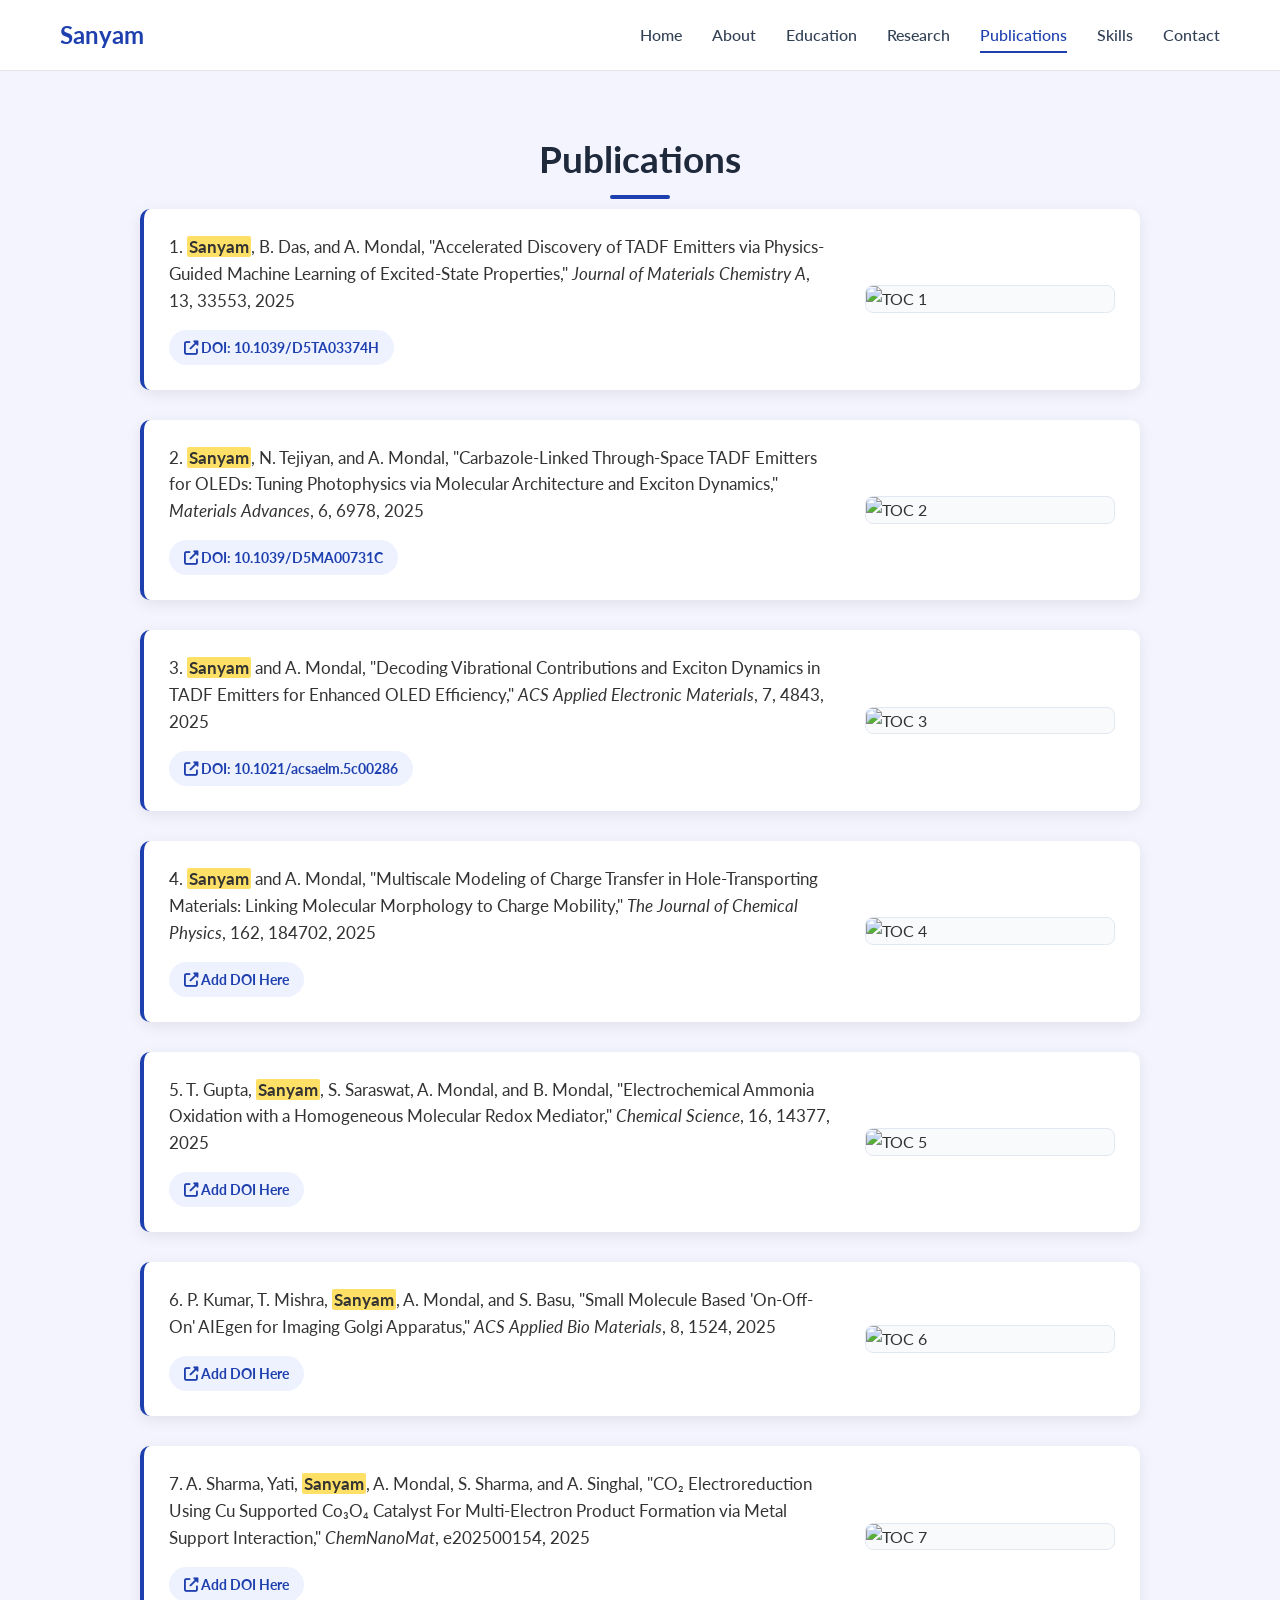
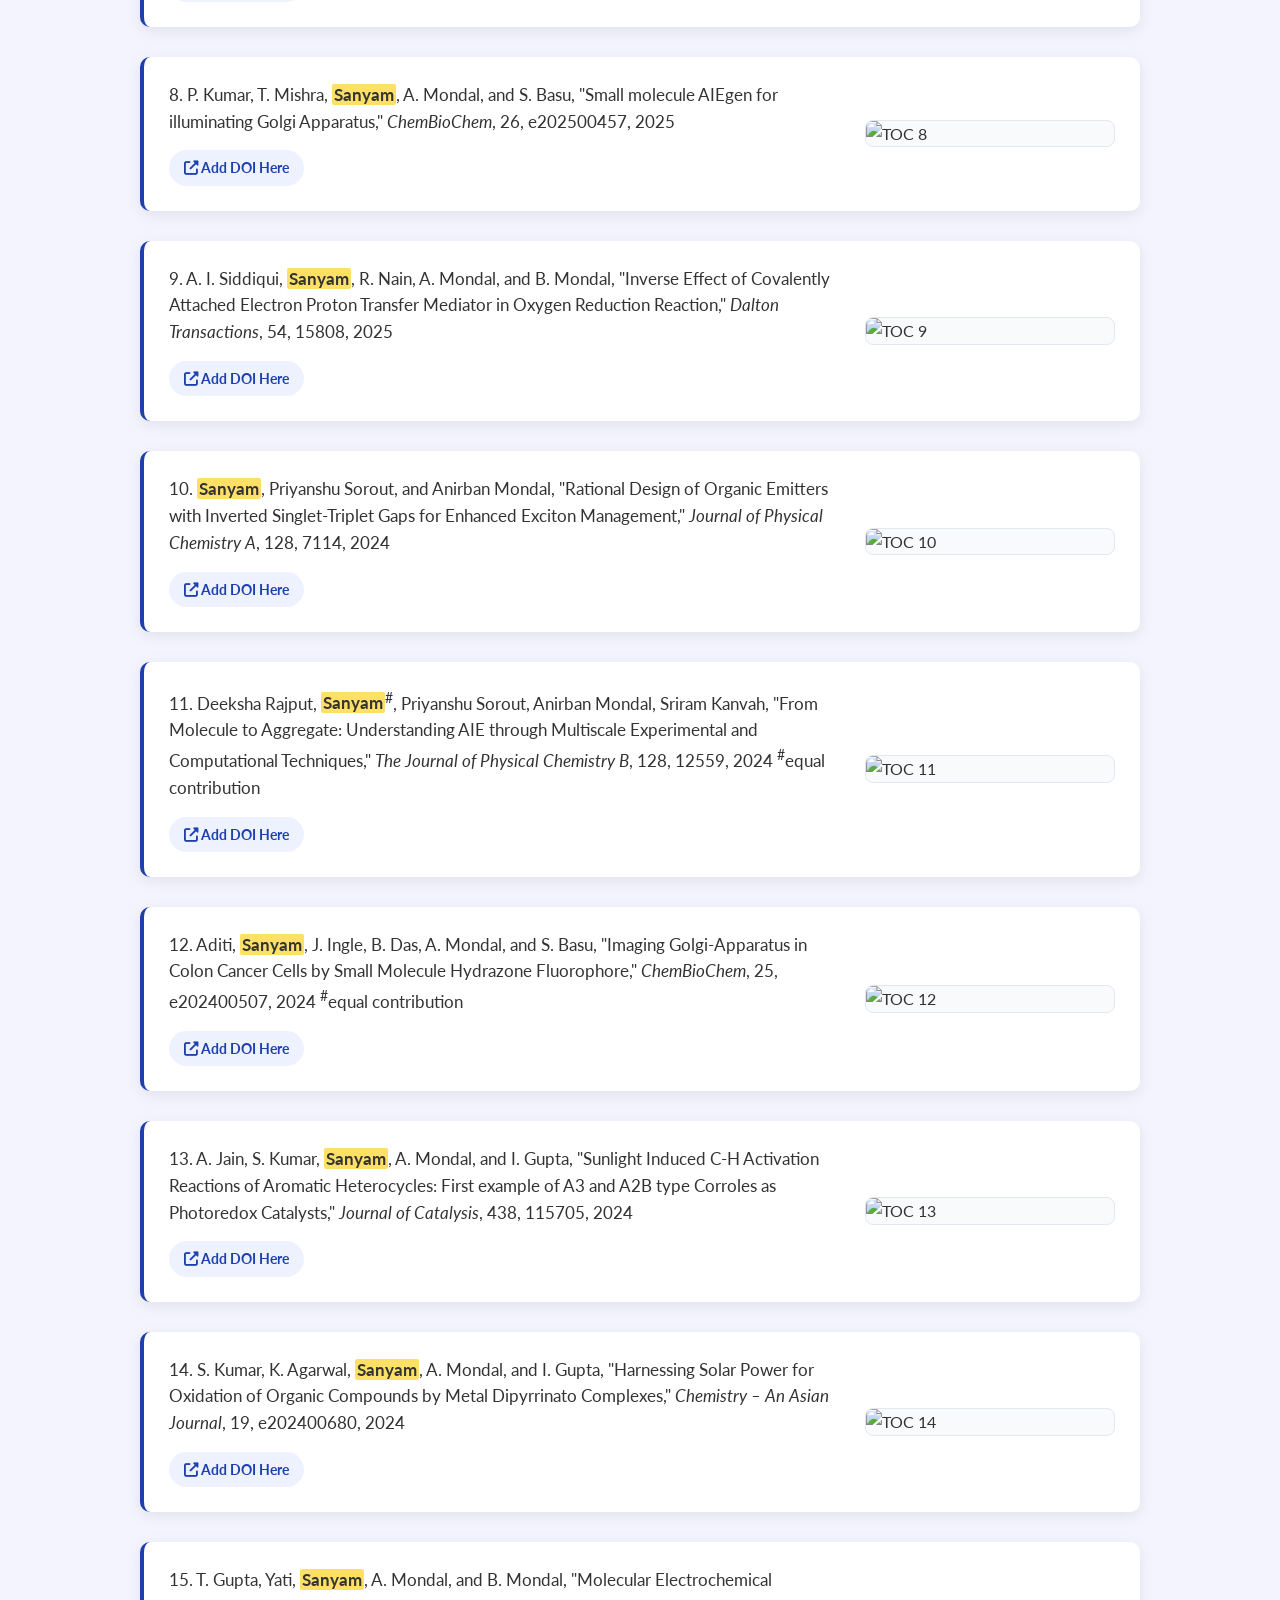
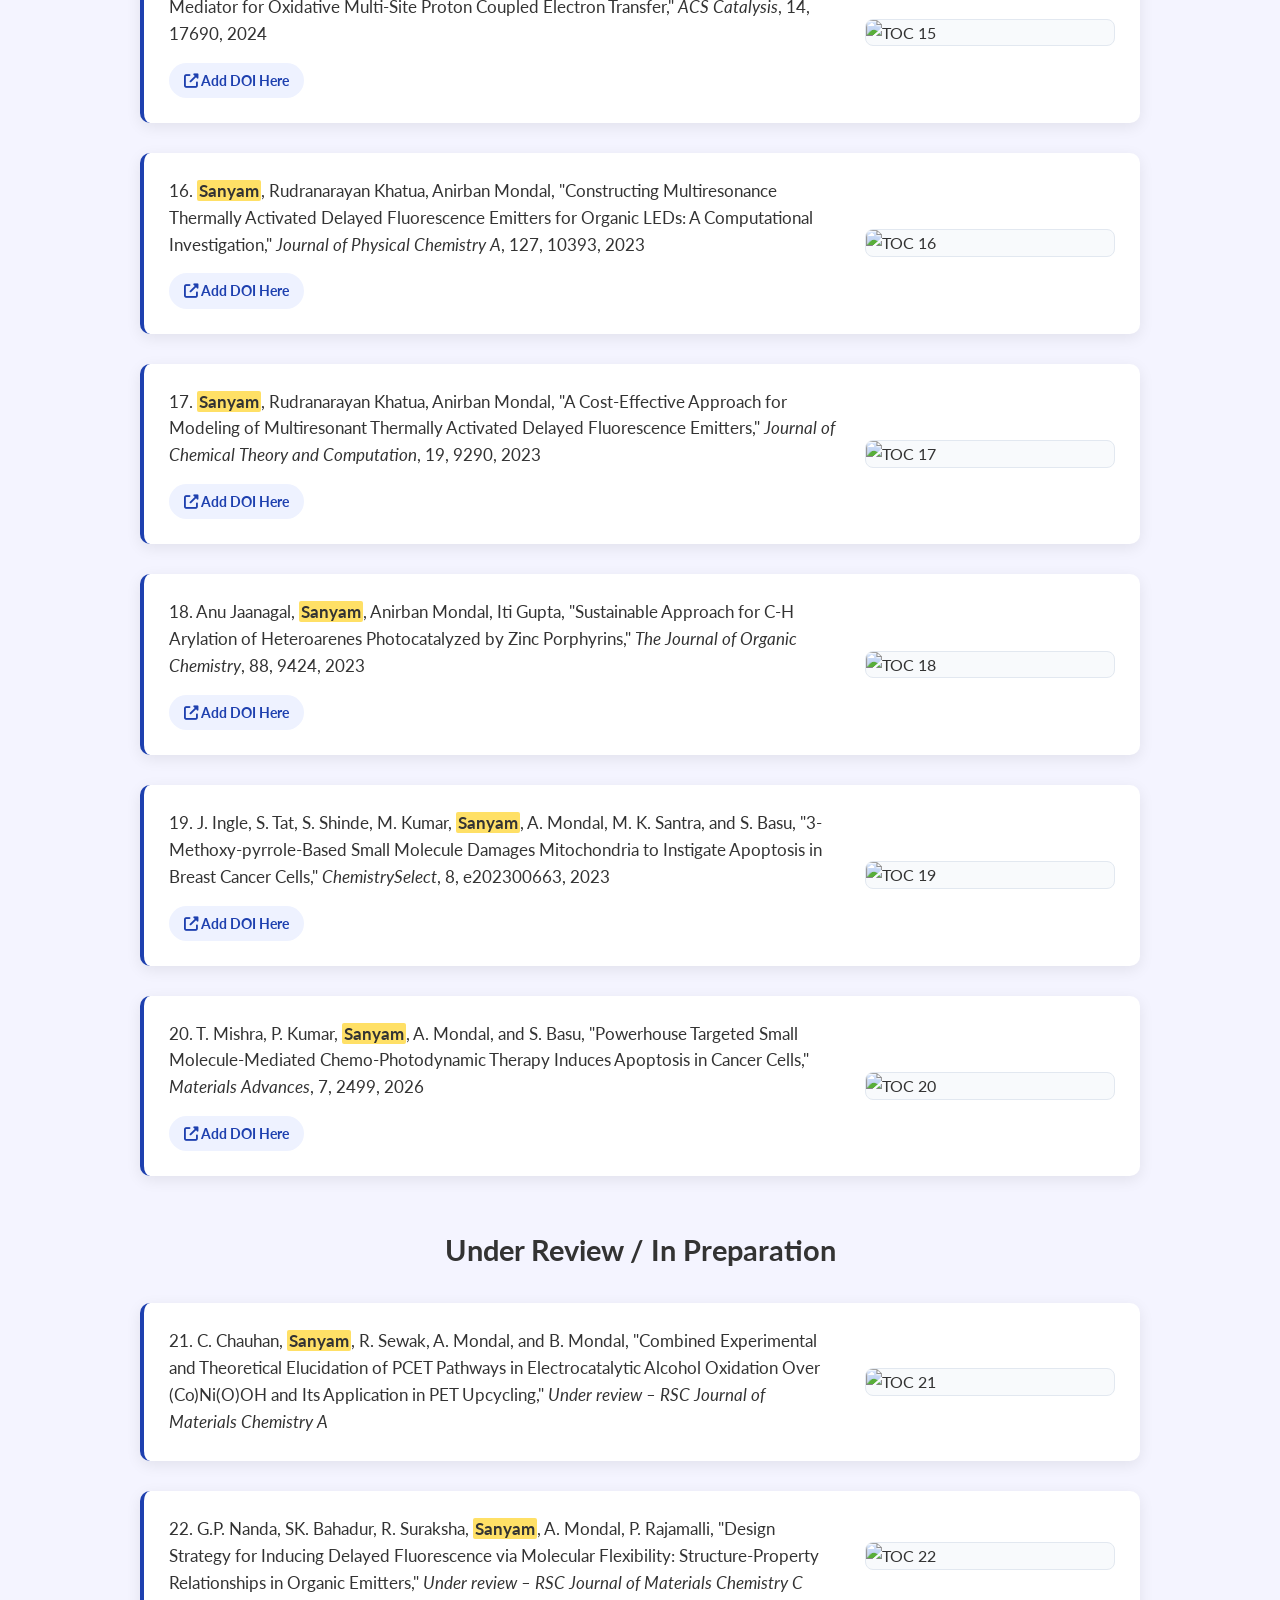
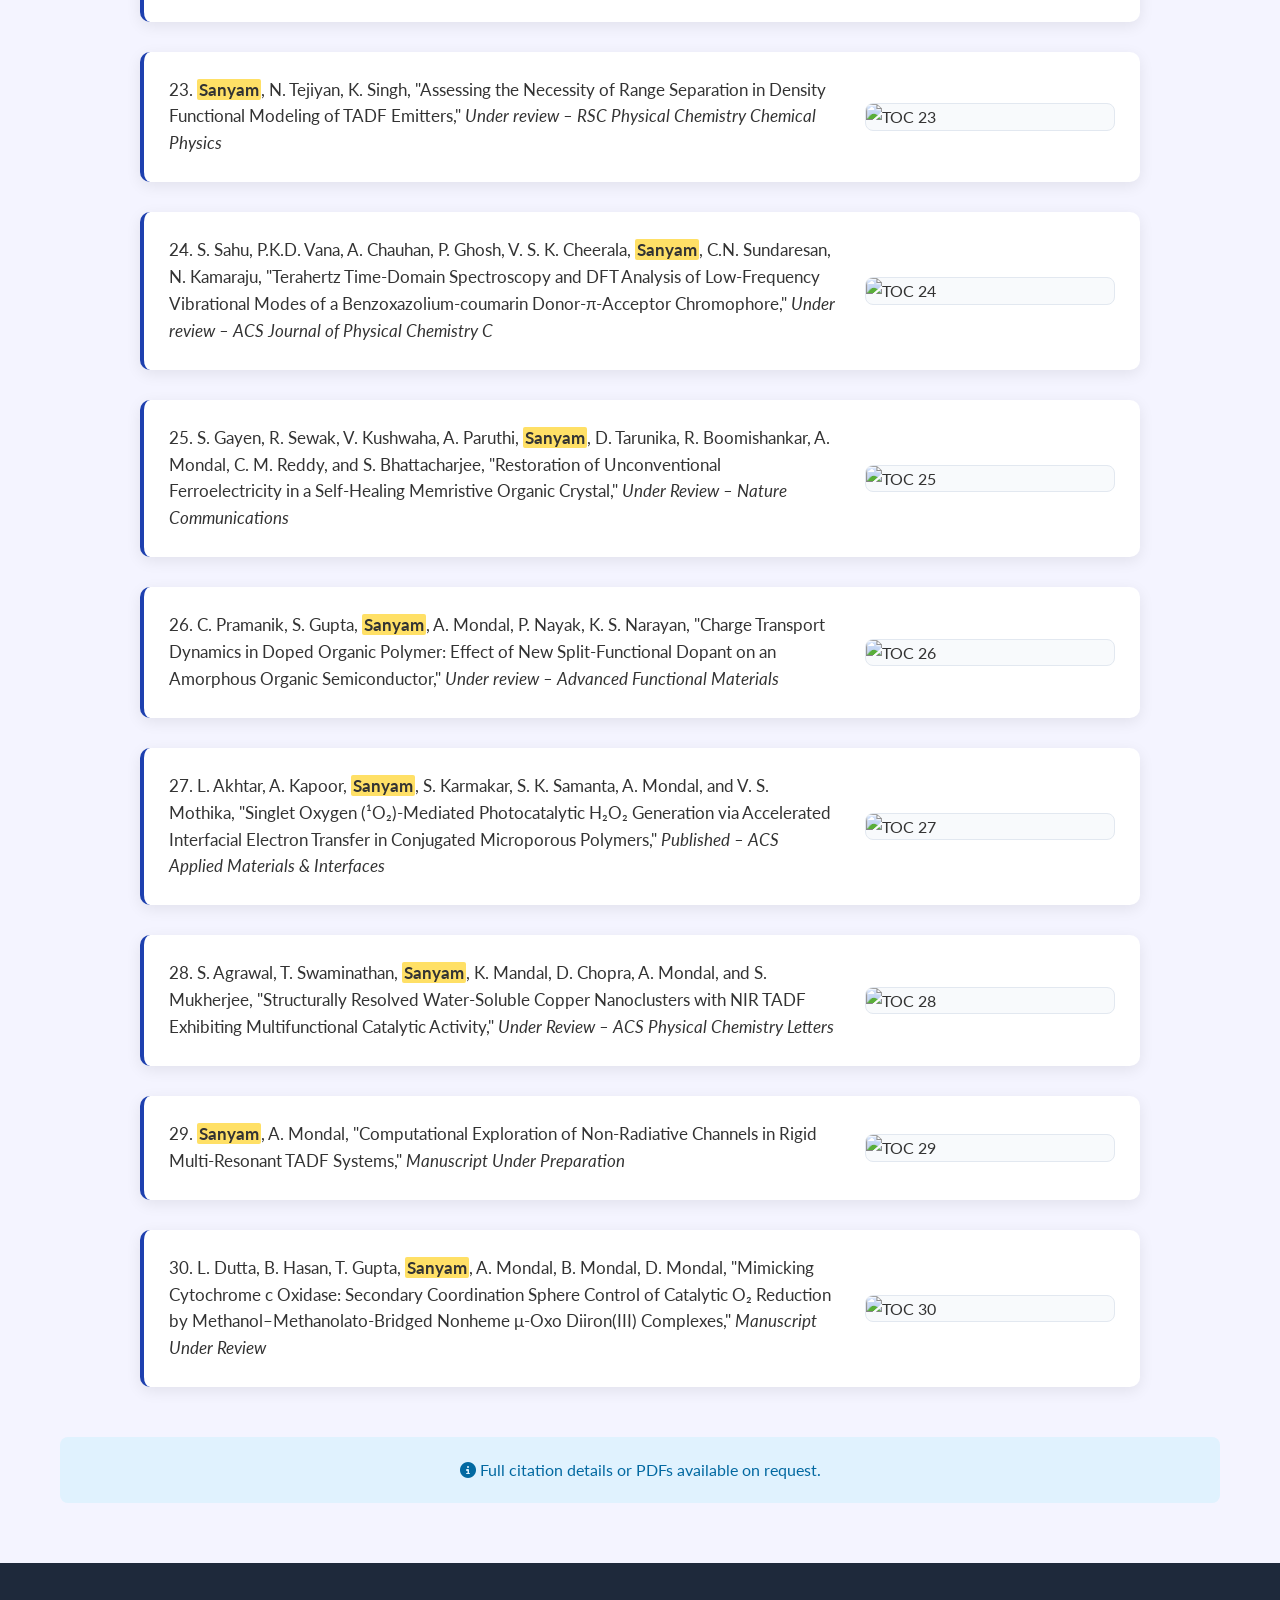
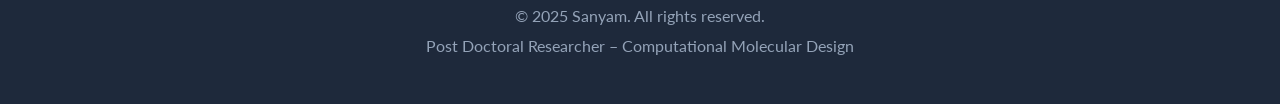
==== publications.html @ ff18e2a6 "Create publications.html" ====
<!DOCTYPE html>
<html lang="en">
<head>
    <meta charset="UTF-8">
    <meta name="viewport" content="width=device-width, initial-scale=1.0">
    <title>Publications - Sanyam</title>
    <link rel="stylesheet" href="styles.css">
    <link href="https://fonts.googleapis.com/css2?family=Lato:wght@300;400;700;900&display=swap" rel="stylesheet">
    <link rel="stylesheet" href="https://cdnjs.cloudflare.com/ajax/libs/font-awesome/6.4.0/css/all.min.css">
</head>
<body>
    <nav class="navbar">
        <div class="nav-container">
            <div class="nav-logo"><h2>Sanyam</h2></div>
            <div class="nav-menu" id="nav-menu">
                <a href="index.html" class="nav-link">Home</a>
                <a href="about.html" class="nav-link">About</a>
                <a href="education.html" class="nav-link">Education</a>
                <a href="research.html" class="nav-link">Research</a>
                <a href="publications.html" class="nav-link active">Publications</a>
                <a href="skills.html" class="nav-link">Skills</a>
                <a href="contact.html" class="nav-link">Contact</a>
            </div>
            <div class="nav-toggle" id="nav-toggle">
                <span class="bar"></span><span class="bar"></span><span class="bar"></span>
            </div>
        </div>
    </nav>

    <section class="publications pub-bg" style="margin-top: 70px; padding: 60px 0; min-height: 80vh;">
        <div class="container">
            <h2 class="section-title">Publications</h2>
            
            <div class="publications-list-advanced">
                
                <!-- 1 -->
                <div class="pub-card">
                    <div class="pub-text">
                        <p>1. <span class="author-highlight">Sanyam</span>, B. Das, and A. Mondal, "Accelerated Discovery of TADF Emitters via Physics-Guided Machine Learning of Excited-State Properties," <em>Journal of Materials Chemistry A</em>, 13, 33553, 2025</p>
                        <a href="https://doi.org/10.1039/D5TA03374H" target="_blank" class="doi-link"><i class="fas fa-external-link-alt"></i> DOI: 10.1039/D5TA03374H</a>
                    </div>
                    <div class="pub-toc"><img src="researc_paper_toc/1.png" alt="TOC 1"></div>
                </div>

                <!-- 2 -->
                <div class="pub-card">
                    <div class="pub-text">
                        <p>2. <span class="author-highlight">Sanyam</span>, N. Tejiyan, and A. Mondal, "Carbazole-Linked Through-Space TADF Emitters for OLEDs: Tuning Photophysics via Molecular Architecture and Exciton Dynamics," <em>Materials Advances</em>, 6, 6978, 2025</p>
                        <a href="https://doi.org/10.1039/D5MA00731C" target="_blank" class="doi-link"><i class="fas fa-external-link-alt"></i> DOI: 10.1039/D5MA00731C</a>
                    </div>
                    <div class="pub-toc"><img src="researc_paper_toc/2.png" alt="TOC 2"></div>
                </div>

                <!-- 3 -->
                <div class="pub-card">
                    <div class="pub-text">
                        <p>3. <span class="author-highlight">Sanyam</span> and A. Mondal, "Decoding Vibrational Contributions and Exciton Dynamics in TADF Emitters for Enhanced OLED Efficiency," <em>ACS Applied Electronic Materials</em>, 7, 4843, 2025</p>
                        <a href="https://doi.org/10.1021/acsaelm.5c00286" target="_blank" class="doi-link"><i class="fas fa-external-link-alt"></i> DOI: 10.1021/acsaelm.5c00286</a>
                    </div>
                    <div class="pub-toc"><img src="researc_paper_toc/3.png" alt="TOC 3"></div>
                </div>

                <!-- 4 -->
                <div class="pub-card">
                    <div class="pub-text">
                        <p>4. <span class="author-highlight">Sanyam</span> and A. Mondal, "Multiscale Modeling of Charge Transfer in Hole-Transporting Materials: Linking Molecular Morphology to Charge Mobility," <em>The Journal of Chemical Physics</em>, 162, 184702, 2025</p>
                        <a href="#" target="_blank" class="doi-link"><i class="fas fa-external-link-alt"></i> Add DOI Here</a>
                    </div>
                    <div class="pub-toc"><img src="researc_paper_toc/4.png" alt="TOC 4"></div>
                </div>

                <!-- 5 -->
                <div class="pub-card">
                    <div class="pub-text">
                        <p>5. T. Gupta, <span class="author-highlight">Sanyam</span>, S. Saraswat, A. Mondal, and B. Mondal, "Electrochemical Ammonia Oxidation with a Homogeneous Molecular Redox Mediator," <em>Chemical Science</em>, 16, 14377, 2025</p>
                        <a href="#" target="_blank" class="doi-link"><i class="fas fa-external-link-alt"></i> Add DOI Here</a>
                    </div>
                    <div class="pub-toc"><img src="researc_paper_toc/5.png" alt="TOC 5"></div>
                </div>

                <!-- 6 -->
                <div class="pub-card">
                    <div class="pub-text">
                        <p>6. P. Kumar, T. Mishra, <span class="author-highlight">Sanyam</span>, A. Mondal, and S. Basu, "Small Molecule Based 'On-Off-On' AIEgen for Imaging Golgi Apparatus," <em>ACS Applied Bio Materials</em>, 8, 1524, 2025</p>
                        <a href="#" target="_blank" class="doi-link"><i class="fas fa-external-link-alt"></i> Add DOI Here</a>
                    </div>
                    <div class="pub-toc"><img src="researc_paper_toc/6.png" alt="TOC 6"></div>
                </div>

                <!-- 7 -->
                <div class="pub-card">
                    <div class="pub-text">
                        <p>7. A. Sharma, Yati, <span class="author-highlight">Sanyam</span>, A. Mondal, S. Sharma, and A. Singhal, "CO₂ Electroreduction Using Cu Supported Co₃O₄ Catalyst For Multi-Electron Product Formation via Metal Support Interaction," <em>ChemNanoMat</em>, e202500154, 2025</p>
                        <a href="#" target="_blank" class="doi-link"><i class="fas fa-external-link-alt"></i> Add DOI Here</a>
                    </div>
                    <div class="pub-toc"><img src="researc_paper_toc/7.png" alt="TOC 7"></div>
                </div>

                <!-- 8 -->
                <div class="pub-card">
                    <div class="pub-text">
                        <p>8. P. Kumar, T. Mishra, <span class="author-highlight">Sanyam</span>, A. Mondal, and S. Basu, "Small molecule AIEgen for illuminating Golgi Apparatus," <em>ChemBioChem</em>, 26, e202500457, 2025</p>
                        <a href="#" target="_blank" class="doi-link"><i class="fas fa-external-link-alt"></i> Add DOI Here</a>
                    </div>
                    <div class="pub-toc"><img src="researc_paper_toc/8.png" alt="TOC 8"></div>
                </div>

                <!-- 9 -->
                <div class="pub-card">
                    <div class="pub-text">
                        <p>9. A. I. Siddiqui, <span class="author-highlight">Sanyam</span>, R. Nain, A. Mondal, and B. Mondal, "Inverse Effect of Covalently Attached Electron Proton Transfer Mediator in Oxygen Reduction Reaction," <em>Dalton Transactions</em>, 54, 15808, 2025</p>
                        <a href="#" target="_blank" class="doi-link"><i class="fas fa-external-link-alt"></i> Add DOI Here</a>
                    </div>
                    <div class="pub-toc"><img src="researc_paper_toc/9.png" alt="TOC 9"></div>
                </div>

                <!-- 10 -->
                <div class="pub-card">
                    <div class="pub-text">
                        <p>10. <span class="author-highlight">Sanyam</span>, Priyanshu Sorout, and Anirban Mondal, "Rational Design of Organic Emitters with Inverted Singlet-Triplet Gaps for Enhanced Exciton Management," <em>Journal of Physical Chemistry A</em>, 128, 7114, 2024</p>
                        <a href="#" target="_blank" class="doi-link"><i class="fas fa-external-link-alt"></i> Add DOI Here</a>
                    </div>
                    <div class="pub-toc"><img src="researc_paper_toc/10.png" alt="TOC 10"></div>
                </div>

                <!-- 11 -->
                <div class="pub-card">
                    <div class="pub-text">
                        <p>11. Deeksha Rajput, <span class="author-highlight">Sanyam</span><sup>#</sup>, Priyanshu Sorout, Anirban Mondal, Sriram Kanvah, "From Molecule to Aggregate: Understanding AIE through Multiscale Experimental and Computational Techniques," <em>The Journal of Physical Chemistry B</em>, 128, 12559, 2024 <sup>#</sup>equal contribution</p>
                        <a href="#" target="_blank" class="doi-link"><i class="fas fa-external-link-alt"></i> Add DOI Here</a>
                    </div>
                    <div class="pub-toc"><img src="researc_paper_toc/11.png" alt="TOC 11"></div>
                </div>

                <!-- 12 -->
                <div class="pub-card">
                    <div class="pub-text">
                        <p>12. Aditi, <span class="author-highlight">Sanyam</span>, J. Ingle, B. Das, A. Mondal, and S. Basu, "Imaging Golgi-Apparatus in Colon Cancer Cells by Small Molecule Hydrazone Fluorophore," <em>ChemBioChem</em>, 25, e202400507, 2024 <sup>#</sup>equal contribution</p>
                        <a href="#" target="_blank" class="doi-link"><i class="fas fa-external-link-alt"></i> Add DOI Here</a>
                    </div>
                    <div class="pub-toc"><img src="researc_paper_toc/12.png" alt="TOC 12"></div>
                </div>

                <!-- 13 -->
                <div class="pub-card">
                    <div class="pub-text">
                        <p>13. A. Jain, S. Kumar, <span class="author-highlight">Sanyam</span>, A. Mondal, and I. Gupta, "Sunlight Induced C-H Activation Reactions of Aromatic Heterocycles: First example of A3 and A2B type Corroles as Photoredox Catalysts," <em>Journal of Catalysis</em>, 438, 115705, 2024</p>
                        <a href="#" target="_blank" class="doi-link"><i class="fas fa-external-link-alt"></i> Add DOI Here</a>
                    </div>
                    <div class="pub-toc"><img src="researc_paper_toc/13.png" alt="TOC 13"></div>
                </div>

                <!-- 14 -->
                <div class="pub-card">
                    <div class="pub-text">
                        <p>14. S. Kumar, K. Agarwal, <span class="author-highlight">Sanyam</span>, A. Mondal, and I. Gupta, "Harnessing Solar Power for Oxidation of Organic Compounds by Metal Dipyrrinato Complexes," <em>Chemistry – An Asian Journal</em>, 19, e202400680, 2024</p>
                        <a href="#" target="_blank" class="doi-link"><i class="fas fa-external-link-alt"></i> Add DOI Here</a>
                    </div>
                    <div class="pub-toc"><img src="researc_paper_toc/14.png" alt="TOC 14"></div>
                </div>

                <!-- 15 -->
                <div class="pub-card">
                    <div class="pub-text">
                        <p>15. T. Gupta, Yati, <span class="author-highlight">Sanyam</span>, A. Mondal, and B. Mondal, "Molecular Electrochemical Mediator for Oxidative Multi-Site Proton Coupled Electron Transfer," <em>ACS Catalysis</em>, 14, 17690, 2024</p>
                        <a href="#" target="_blank" class="doi-link"><i class="fas fa-external-link-alt"></i> Add DOI Here</a>
                    </div>
                    <div class="pub-toc"><img src="researc_paper_toc/15.png" alt="TOC 15"></div>
                </div>

                <!-- 16 -->
                <div class="pub-card">
                    <div class="pub-text">
                        <p>16. <span class="author-highlight">Sanyam</span>, Rudranarayan Khatua, Anirban Mondal, "Constructing Multiresonance Thermally Activated Delayed Fluorescence Emitters for Organic LEDs: A Computational Investigation," <em>Journal of Physical Chemistry A</em>, 127, 10393, 2023</p>
                        <a href="#" target="_blank" class="doi-link"><i class="fas fa-external-link-alt"></i> Add DOI Here</a>
                    </div>
                    <div class="pub-toc"><img src="researc_paper_toc/16.png" alt="TOC 16"></div>
                </div>

                <!-- 17 -->
                <div class="pub-card">
                    <div class="pub-text">
                        <p>17. <span class="author-highlight">Sanyam</span>, Rudranarayan Khatua, Anirban Mondal, "A Cost-Effective Approach for Modeling of Multiresonant Thermally Activated Delayed Fluorescence Emitters," <em>Journal of Chemical Theory and Computation</em>, 19, 9290, 2023</p>
                        <a href="#" target="_blank" class="doi-link"><i class="fas fa-external-link-alt"></i> Add DOI Here</a>
                    </div>
                    <div class="pub-toc"><img src="researc_paper_toc/17.png" alt="TOC 17"></div>
                </div>

                <!-- 18 -->
                <div class="pub-card">
                    <div class="pub-text">
                        <p>18. Anu Jaanagal, <span class="author-highlight">Sanyam</span>, Anirban Mondal, Iti Gupta, "Sustainable Approach for C-H Arylation of Heteroarenes Photocatalyzed by Zinc Porphyrins," <em>The Journal of Organic Chemistry</em>, 88, 9424, 2023</p>
                        <a href="#" target="_blank" class="doi-link"><i class="fas fa-external-link-alt"></i> Add DOI Here</a>
                    </div>
                    <div class="pub-toc"><img src="researc_paper_toc/18.png" alt="TOC 18"></div>
                </div>

                <!-- 19 -->
                <div class="pub-card">
                    <div class="pub-text">
                        <p>19. J. Ingle, S. Tat, S. Shinde, M. Kumar, <span class="author-highlight">Sanyam</span>, A. Mondal, M. K. Santra, and S. Basu, "3-Methoxy-pyrrole-Based Small Molecule Damages Mitochondria to Instigate Apoptosis in Breast Cancer Cells," <em>ChemistrySelect</em>, 8, e202300663, 2023</p>
                        <a href="#" target="_blank" class="doi-link"><i class="fas fa-external-link-alt"></i> Add DOI Here</a>
                    </div>
                    <div class="pub-toc"><img src="researc_paper_toc/19.png" alt="TOC 19"></div>
                </div>

                <!-- 20 -->
                <div class="pub-card">
                    <div class="pub-text">
                        <p>20. T. Mishra, P. Kumar, <span class="author-highlight">Sanyam</span>, A. Mondal, and S. Basu, "Powerhouse Targeted Small Molecule-Mediated Chemo-Photodynamic Therapy Induces Apoptosis in Cancer Cells," <em>Materials Advances</em>, 7, 2499, 2026</p>
                        <a href="#" target="_blank" class="doi-link"><i class="fas fa-external-link-alt"></i> Add DOI Here</a>
                    </div>
                    <div class="pub-toc"><img src="researc_paper_toc/20.png" alt="TOC 20"></div>
                </div>

            </div>

            <!-- UNDER REVIEW SECTION -->
            <br><br>
            <h3 class="subsection-title" style="text-align: center; margin-bottom: 30px; font-size: 1.8rem;">Under Review / In Preparation</h3>
            
            <div class="publications-list-advanced">
                <!-- 21 -->
                <div class="pub-card">
                    <div class="pub-text">
                        <p>21. C. Chauhan, <span class="author-highlight">Sanyam</span>, R. Sewak, A. Mondal, and B. Mondal, "Combined Experimental and Theoretical Elucidation of PCET Pathways in Electrocatalytic Alcohol Oxidation Over (Co)Ni(O)OH and Its Application in PET Upcycling," <em>Under review – RSC Journal of Materials Chemistry A</em></p>
                    </div>
                    <div class="pub-toc"><img src="researc_paper_toc/21.png" alt="TOC 21"></div>
                </div>

                <!-- 22 -->
                <div class="pub-card">
                    <div class="pub-text">
                        <p>22. G.P. Nanda, SK. Bahadur, R. Suraksha, <span class="author-highlight">Sanyam</span>, A. Mondal, P. Rajamalli, "Design Strategy for Inducing Delayed Fluorescence via Molecular Flexibility: Structure-Property Relationships in Organic Emitters," <em>Under review – RSC Journal of Materials Chemistry C</em></p>
                    </div>
                    <div class="pub-toc"><img src="researc_paper_toc/22.png" alt="TOC 22"></div>
                </div>

                <!-- 23 -->
                <div class="pub-card">
                    <div class="pub-text">
                        <p>23. <span class="author-highlight">Sanyam</span>, N. Tejiyan, K. Singh, "Assessing the Necessity of Range Separation in Density Functional Modeling of TADF Emitters," <em>Under review – RSC Physical Chemistry Chemical Physics</em></p>
                    </div>
                    <div class="pub-toc"><img src="researc_paper_toc/23.png" alt="TOC 23"></div>
                </div>

                <!-- 24 -->
                <div class="pub-card">
                    <div class="pub-text">
                        <p>24. S. Sahu, P.K.D. Vana, A. Chauhan, P. Ghosh, V. S. K. Cheerala, <span class="author-highlight">Sanyam</span>, C.N. Sundaresan, N. Kamaraju, "Terahertz Time-Domain Spectroscopy and DFT Analysis of Low-Frequency Vibrational Modes of a Benzoxazolium-coumarin Donor-π-Acceptor Chromophore," <em>Under review – ACS Journal of Physical Chemistry C</em></p>
                    </div>
                    <div class="pub-toc"><img src="researc_paper_toc/24.png" alt="TOC 24"></div>
                </div>

                <!-- 25 -->
                <div class="pub-card">
                    <div class="pub-text">
                        <p>25. S. Gayen, R. Sewak, V. Kushwaha, A. Paruthi, <span class="author-highlight">Sanyam</span>, D. Tarunika, R. Boomishankar, A. Mondal, C. M. Reddy, and S. Bhattacharjee, "Restoration of Unconventional Ferroelectricity in a Self-Healing Memristive Organic Crystal," <em>Under Review – Nature Communications</em></p>
                    </div>
                    <div class="pub-toc"><img src="researc_paper_toc/25.png" alt="TOC 25"></div>
                </div>

                <!-- 26 -->
                <div class="pub-card">
                    <div class="pub-text">
                        <p>26. C. Pramanik, S. Gupta, <span class="author-highlight">Sanyam</span>, A. Mondal, P. Nayak, K. S. Narayan, "Charge Transport Dynamics in Doped Organic Polymer: Effect of New Split-Functional Dopant on an Amorphous Organic Semiconductor," <em>Under review – Advanced Functional Materials</em></p>
                    </div>
                    <div class="pub-toc"><img src="researc_paper_toc/26.png" alt="TOC 26"></div>
                </div>

                <!-- 27 -->
                <div class="pub-card">
                    <div class="pub-text">
                        <p>27. L. Akhtar, A. Kapoor, <span class="author-highlight">Sanyam</span>, S. Karmakar, S. K. Samanta, A. Mondal, and V. S. Mothika, "Singlet Oxygen (¹O₂)-Mediated Photocatalytic H₂O₂ Generation via Accelerated Interfacial Electron Transfer in Conjugated Microporous Polymers," <em>Published – ACS Applied Materials &amp; Interfaces</em></p>
                    </div>
                    <div class="pub-toc"><img src="researc_paper_toc/27.png" alt="TOC 27"></div>
                </div>

                <!-- 28 -->
                <div class="pub-card">
                    <div class="pub-text">
                        <p>28. S. Agrawal, T. Swaminathan, <span class="author-highlight">Sanyam</span>, K. Mandal, D. Chopra, A. Mondal, and S. Mukherjee, "Structurally Resolved Water-Soluble Copper Nanoclusters with NIR TADF Exhibiting Multifunctional Catalytic Activity," <em>Under Review – ACS Physical Chemistry Letters</em></p>
                    </div>
                    <div class="pub-toc"><img src="researc_paper_toc/28.png" alt="TOC 28"></div>
                </div>

                <!-- 29 -->
                <div class="pub-card">
                    <div class="pub-text">
                        <p>29. <span class="author-highlight">Sanyam</span>, A. Mondal, "Computational Exploration of Non-Radiative Channels in Rigid Multi-Resonant TADF Systems," <em>Manuscript Under Preparation</em></p>
                    </div>
                    <div class="pub-toc"><img src="researc_paper_toc/29.png" alt="TOC 29"></div>
                </div>

                <!-- 30 -->
                <div class="pub-card">
                    <div class="pub-text">
                        <p>30. L. Dutta, B. Hasan, T. Gupta, <span class="author-highlight">Sanyam</span>, A. Mondal, B. Mondal, D. Mondal, "Mimicking Cytochrome c Oxidase: Secondary Coordination Sphere Control of Catalytic O₂ Reduction by Methanol–Methanolato-Bridged Nonheme μ-Oxo Diiron(III) Complexes," <em>Manuscript Under Review</em></p>
                    </div>
                    <div class="pub-toc"><img src="researc_paper_toc/30.png" alt="TOC 30"></div>
                </div>

            </div>

            <div class="publication-note">
                <p><i class="fas fa-info-circle"></i> Full citation details or PDFs available on request.</p>
            </div>
        </div>
    </section>

    <footer class="footer footer-bg">
        <div class="container">
            <div class="footer-content">
                <p>&copy; 2025 Sanyam. All rights reserved.</p>
                <p>Post Doctoral Researcher – Computational Molecular Design</p>
            </div>
        </div>
    </footer>
    <script src="script.js"></script>
</body>
</html>
---- styles.css ----
/* Reset and Base Styles */
* {
    margin: 0;
    padding: 0;
    box-sizing: border-box;
}

html {
    scroll-behavior: smooth;
}

body {
    font-family: 'Lato', Arial, sans-serif;
    line-height: 1.6;
    color: #333;
    background: #fff;
}

.container {
    max-width: 1200px;
    margin: 0 auto;
    padding: 0 20px;
}

/* Navigation */
.navbar {
    position: fixed;
    top: 0;
    width: 100%;
    background: rgba(255,255,255,0.95);
    backdrop-filter: blur(10px);
    border-bottom: 1px solid #e5e5e5;
    z-index: 1000;
    transition: all 0.3s ease;
}
.nav-container {
    max-width: 1200px;
    margin: 0 auto;
    padding: 0 20px;
    display: flex;
    justify-content: space-between;
    align-items: center;
    height: 70px;
}
.nav-logo h2 { color: #1e40af; font-weight: 700; font-size: 1.5rem; }
.nav-menu { display: flex; gap: 30px; list-style: none; }
.nav-link {
    text-decoration: none;
    color: #334155;
    font-weight: 500;
    transition: color 0.3s ease;
    position: relative;
}
.nav-link:hover, .nav-link.active { color: #1e40af; }
.nav-link::after {
    content: '';
    position: absolute;
    bottom: -5px;
    left: 0;
    width: 0;
    height: 2px;
    background: #1e40af;
    transition: width 0.3s;
}
.nav-link:hover::after, .nav-link.active::after { width: 100%; }
.nav-toggle { display: none; flex-direction: column; cursor: pointer; }
.bar { width: 25px; height: 3px; background: #1e40af; margin: 3px 0; transition: 0.3s; }

/* Section Backgrounds */
.hero { background: linear-gradient(135deg, #f8fafc 0%, #e2e8f0 100%); }
.about { background: #f6fafd; }
.education { background: #fdf6ed; }
.research { background: #f6fff4; }
.publications { background: #f4f4ff; }
.skills { background: #f8f4ff; }
.contact { background: #f9f9f9; }

/* Hero Section */
.hero {
    margin-top: 70px;
    padding: 100px 0;
    min-height: 60vh;
    display: flex;
    align-items: center;
}
.hero-container {
    max-width: 1200px;
    margin: 0 auto;
    padding: 0 20px;
}
.hero-content {
    display: grid;
    grid-template-columns: 1fr 2fr;
    gap: 60px;
    align-items: center;
}
.hero-image { text-align: center; }
.profile-img {
    width: 180px;
    height: 180px;
    border-radius: 50%;
    object-fit: cover;
    border: 6px solid #1e40af;
    box-shadow: 0 20px 40px rgba(30, 64, 175, 0.1);
    background: #fff;
    display: block;
    margin: 0 auto 20px auto;
}
.hero-text h1 {
    font-size: 3.5rem;
    font-weight: 900;
    color: #1e293b;
    margin-bottom: 10px;
    line-height: 1.1;
}
.hero-text h2 {
    font-size: 1.8rem;
    color: #1e40af;
    font-weight: 600;
    margin-bottom: 15px;
}
.hero-description {
    font-size: 1.2rem;
    color: #475569;
    margin-bottom: 10px;
    font-weight: 500;
}
.hero-institution {
    font-size: 1.1rem;
    color: #64748b;
    margin-bottom: 40px;
    font-style: italic;
}
.hero-buttons {
    display: flex;
    gap: 20px;
    flex-wrap: wrap;
}
.btn {
    padding: 15px 30px;
    text-decoration: none;
    border-radius: 8px;
    font-weight: 600;
    transition: all 0.3s ease;
    display: inline-block;
    font-size: 1rem;
    border: 2px solid transparent;
}
.btn-primary {
    background: #1e40af;
    color: white;
    border-color: #1e40af;
}
.btn-primary:hover {
    background: #1e3a8a;
    transform: translateY(-2px);
    box-shadow: 0 10px 25px rgba(30, 64, 175, 0.2);
}
.btn-outline {
    background: transparent;
    color: #1e40af;
    border-color: #1e40af;
}
.btn-outline:hover {
    background: #1e40af;
    color: white;
    transform: translateY(-2px);
    box-shadow: 0 10px 25px rgba(30, 64, 175, 0.2);
}

/* Section Titles */
.section-title {
    font-size: 2.3rem;
    font-weight: 700;
    text-align: center;
    margin-bottom: 20px;
    color: #1e293b;
    position: relative;
}
.section-title::after {
    content: '';
    position: absolute;
    bottom: -10px;
    left: 50%;
    transform: translateX(-50%);
    width: 60px;
    height: 4px;
    background: #1e40af;
    border-radius: 2px;
}
.section-subtitle {
    text-align: center;
    font-size: 1.1rem;
    color: #64748b;
    margin-bottom: 60px;
    max-width: 600px;
    margin-left: auto;
    margin-right: auto;
}

/* About Section */
.about-content {
    max-width: 800px;
    margin: 0 auto;
}
.about-text .lead {
    font-size: 1.3rem;
    color: #475569;
    margin-bottom: 40px;
    line-height: 1.7;
    font-weight: 400;
}
.about-text h3 {
    font-size: 1.5rem;
    color: #1e293b;
    margin: 40px 0 20px 0;
    font-weight: 600;
}
.research-interests {
    list-style: none;
    margin: 20px 0;
}
.research-interests li {
    padding: 12px 0;
    font-size: 1.1rem;
    color: #475569;
    display: flex;
    align-items: center;
    gap: 15px;
}
.research-interests i {
    color: #1e40af;
    width: 20px;
}

/* Education Section */
.timeline {
    max-width: 800px;
    margin: 0 auto;
    position: relative;
}
.timeline::before {
    content: '';
    position: absolute;
    left: 30px;
    top: 0;
    bottom: 0;
    width: 2px;
    background: #cbd5e1;
}
.timeline-item {
    position: relative;
    margin-bottom: 50px;
    padding-left: 80px;
}
.timeline-marker {
    position: absolute;
    left: 20px;
    top: 0;
    width: 20px;
    height: 20px;
    background: #1e40af;
    border-radius: 50%;
    border: 4px solid #fff;
    box-shadow: 0 0 0 4px #cbd5e1;
}
.timeline-content {
    background: white;
    padding: 30px;
    border-radius: 10px;
    box-shadow: 0 5px 15px rgba(0,0,0,0.08);
    position: relative;
}
.timeline-content::before {
    content: '';
    position: absolute;
    left: -10px;
    top: 20px;
    width: 0;
    height: 0;
    border-style: solid;
    border-width: 10px 10px 10px 0;
    border-color: transparent white transparent transparent;
}
.timeline-content h3 {
    font-size: 1.4rem;
    color: #1e293b;
    margin-bottom: 5px;
    font-weight: 700;
}
.timeline-content h4 {
    font-size: 1.1rem;
    color: #1e40af;
    margin-bottom: 10px;
    font-weight: 600;
}
.timeline-date {
    background: #1e40af;
    color: white;
    padding: 4px 12px;
    border-radius: 15px;
    font-size: 0.85rem;
    font-weight: 600;
    display: inline-block;
    margin-bottom: 15px;
}
.timeline-content p {
    color: #475569;
    line-height: 1.6;
    margin-bottom: 8px;
}

/* Research Section */
.research-grid {
    display: grid;
    grid-template-columns: repeat(auto-fit, minmax(350px, 1fr));
    gap: 30px;
    margin-top: 60px;
}
.research-card {
    background: white;
    padding: 40px 30px;
    border-radius: 12px;
    box-shadow: 0 8px 25px rgba(0,0,0,0.08);
    border-left: 4px solid #1e40af;
    transition: transform 0.3s, box-shadow 0.3s;
}
.research-card:hover {
    transform: translateY(-5px);
    box-shadow: 0 15px 40px rgba(0,0,0,0.12);
}
.research-card h3 {
    font-size: 1.3rem;
    color: #1e293b;
    margin-bottom: 20px;
    font-weight: 600;
    display: flex;
    align-items: center;
    gap: 10px;
}
.research-card i { color: #1e40af; }
.research-card ul { list-style: none; }
.research-card li {
    padding: 8px 0;
    color: #475569;
    border-bottom: 1px solid #f1f5f9;
}
.research-card li:last-child { border-bottom: none; }

/* Skills Section */
.skills-grid {
    display: grid;
    grid-template-columns: repeat(auto-fit, minmax(300px, 1fr));
    gap: 40px;
    margin-top: 60px;
}
.skill-category {
    background: white;
    padding: 40px 30px;
    border-radius: 12px;
    box-shadow: 0 8px 25px rgba(0,0,0,0.08);
    text-align: center;
    transition: transform 0.3s;
}
.skill-category:hover { transform: translateY(-5px); }
.skill-category h3 {
    font-size: 1.3rem;
    color: #1e293b;
    margin-bottom: 25px;
    font-weight: 600;
    display: flex;
    align-items: center;
    justify-content: center;
    gap: 10px;
}
.skill-category i { color: #1e40af; }
.skill-items {
    display: flex;
    flex-wrap: wrap;
    gap: 10px;
    justify-content: center;
}
.skill-tag {
    background: #1e40af;
    color: white;
    padding: 8px 16px;
    border-radius: 20px;
    font-size: 0.9rem;
    font-weight: 500;
    transition: all 0.3s;
}
.skill-tag:hover {
    background: #1e3a8a;
    transform: translateY(-2px);
}

/* Contact Section */
.contact-grid {
    display: grid;
    grid-template-columns: repeat(auto-fit, minmax(280px, 1fr));
    gap: 40px;
    margin-top: 60px;
}
.contact-card {
    background: white;
    padding: 40px 30px;
    border-radius: 12px;
    box-shadow: 0 8px 25px rgba(0,0,0,0.08);
    text-align: center;
    transition: transform 0.3s;
}
.contact-card:hover { transform: translateY(-5px); }
.contact-card i {
    font-size: 2.5rem;
    color: #1e40af;
    margin-bottom: 20px;
}
.contact-card h3 {
    font-size: 1.3rem;
    color: #1e293b;
    margin-bottom: 15px;
    font-weight: 600;
}
.contact-card p {
    color: #475569;
    margin-bottom: 5px;
}
.contact-card a {
    color: #1e40af;
    text-decoration: none;
    transition: color 0.3s;
}
.contact-card a:hover {
    color: #1e3a8a;
    text-decoration: underline;
}

/* Footer */
.footer {
    background: #1e293b;
    color: #94a3b8;
    padding: 40px 0;
    text-align: center;
}
.footer-content p { margin-bottom: 5px; }

/* Responsive Design */
@media (max-width: 900px) {
    .hero-content {
        grid-template-columns: 1fr;
        text-align: center;
        gap: 40px;
    }
    .profile-img { width: 120px; height: 120px;}
    .hero-text h1 { font-size: 2.5rem; }
    .hero-text h2 { font-size: 1.5rem; }
    .hero-buttons { justify-content: center; }
}

@media (max-width: 480px) {
    .container { padding: 0 15px; }
    .hero { padding: 60px 0; }
    .hero-text h1 { font-size: 2rem; }
    .section-title { font-size: 2rem; }
    .profile-img { width: 90px; height: 90px;}
    .timeline-content { padding: 20px; }
    .research-card,
    .skill-category,
    .contact-card { padding: 30px 18px; }
}

/* --- NEW ADVANCED PUBLICATIONS LAYOUT WITH TOC --- */
.publications-list-advanced {
    max-width: 1000px;
    margin: 0 auto;
    display: flex;
    flex-direction: column;
    gap: 30px;
}

.pub-card {
    background: white;
    border-radius: 10px;
    box-shadow: 0 4px 15px rgba(0,0,0,0.08);
    border-left: 4px solid #1e40af;
    display: flex;
    padding: 25px;
    gap: 30px;
    align-items: center;
    transition: transform 0.3s;
}

.pub-card:hover {
    transform: translateX(5px);
}

.pub-text {
    flex: 1;
    font-size: 1.05rem;
    color: #333;
}

.author-highlight {
    background: #ffe066;
    font-weight: bold;
    padding: 0 2px;
    border-radius: 2px;
}

.doi-link {
    display: inline-block;
    margin-top: 15px;
    background: #eef2ff;
    color: #1e40af;
    padding: 6px 15px;
    border-radius: 20px;
    text-decoration: none;
    font-size: 0.9rem;
    font-weight: bold;
    transition: background 0.3s;
}

.doi-link:hover {
    background: #1e40af;
    color: white;
}

.pub-toc {
    flex-shrink: 0;
    width: 250px;
    height: auto;
    border: 1px solid #e2e8f0;
    border-radius: 8px;
    overflow: hidden;
    background: #f8fafc;
}

.pub-toc img {
    width: 100%;
    height: auto;
    display: block;
    object-fit: contain;
}

.publication-note {
    text-align: center;
    margin-top: 50px;
    padding: 20px;
    background: #e0f2fe;
    border-radius: 8px;
    color: #0369a1;
}

@media (max-width: 768px) {
    .pub-card {
        flex-direction: column;
        align-items: flex-start;
    }
    .pub-toc {
        width: 100%;
        max-width: 300px;
        margin: 0 auto;
    }
}
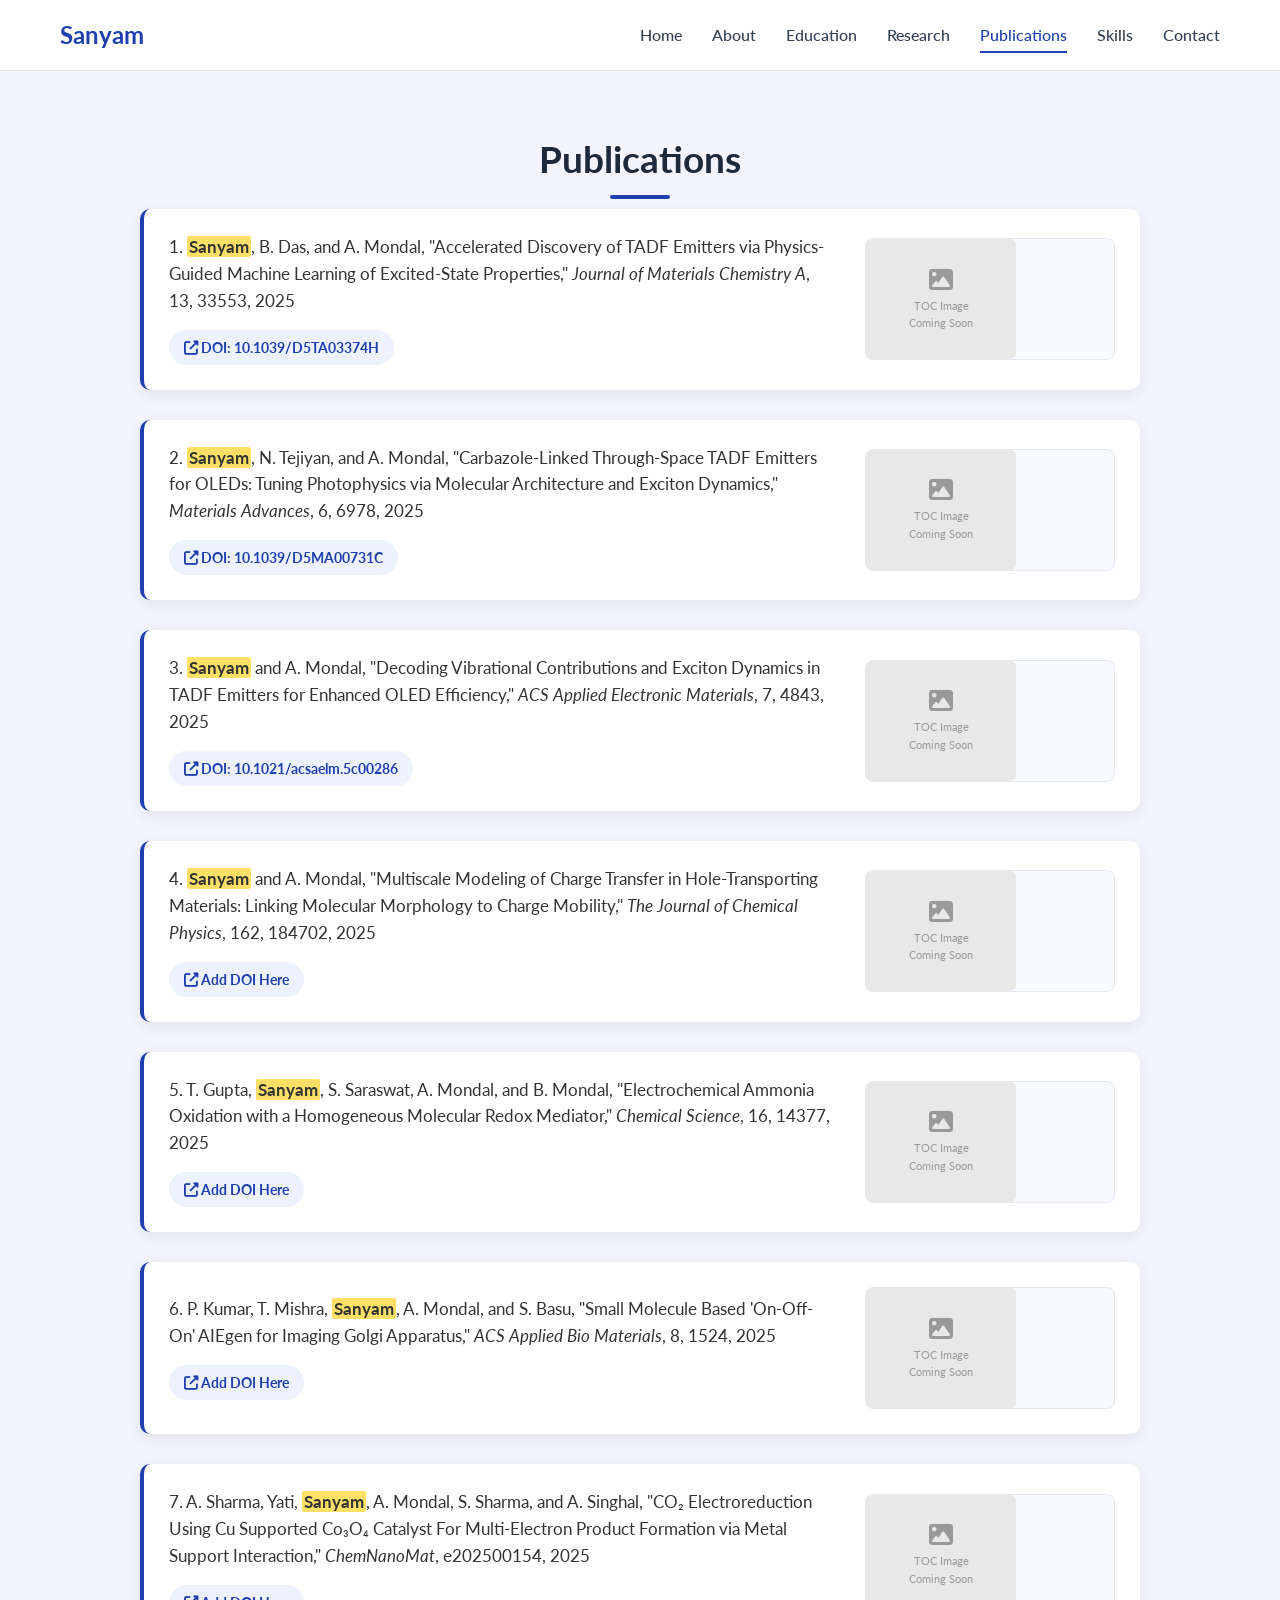
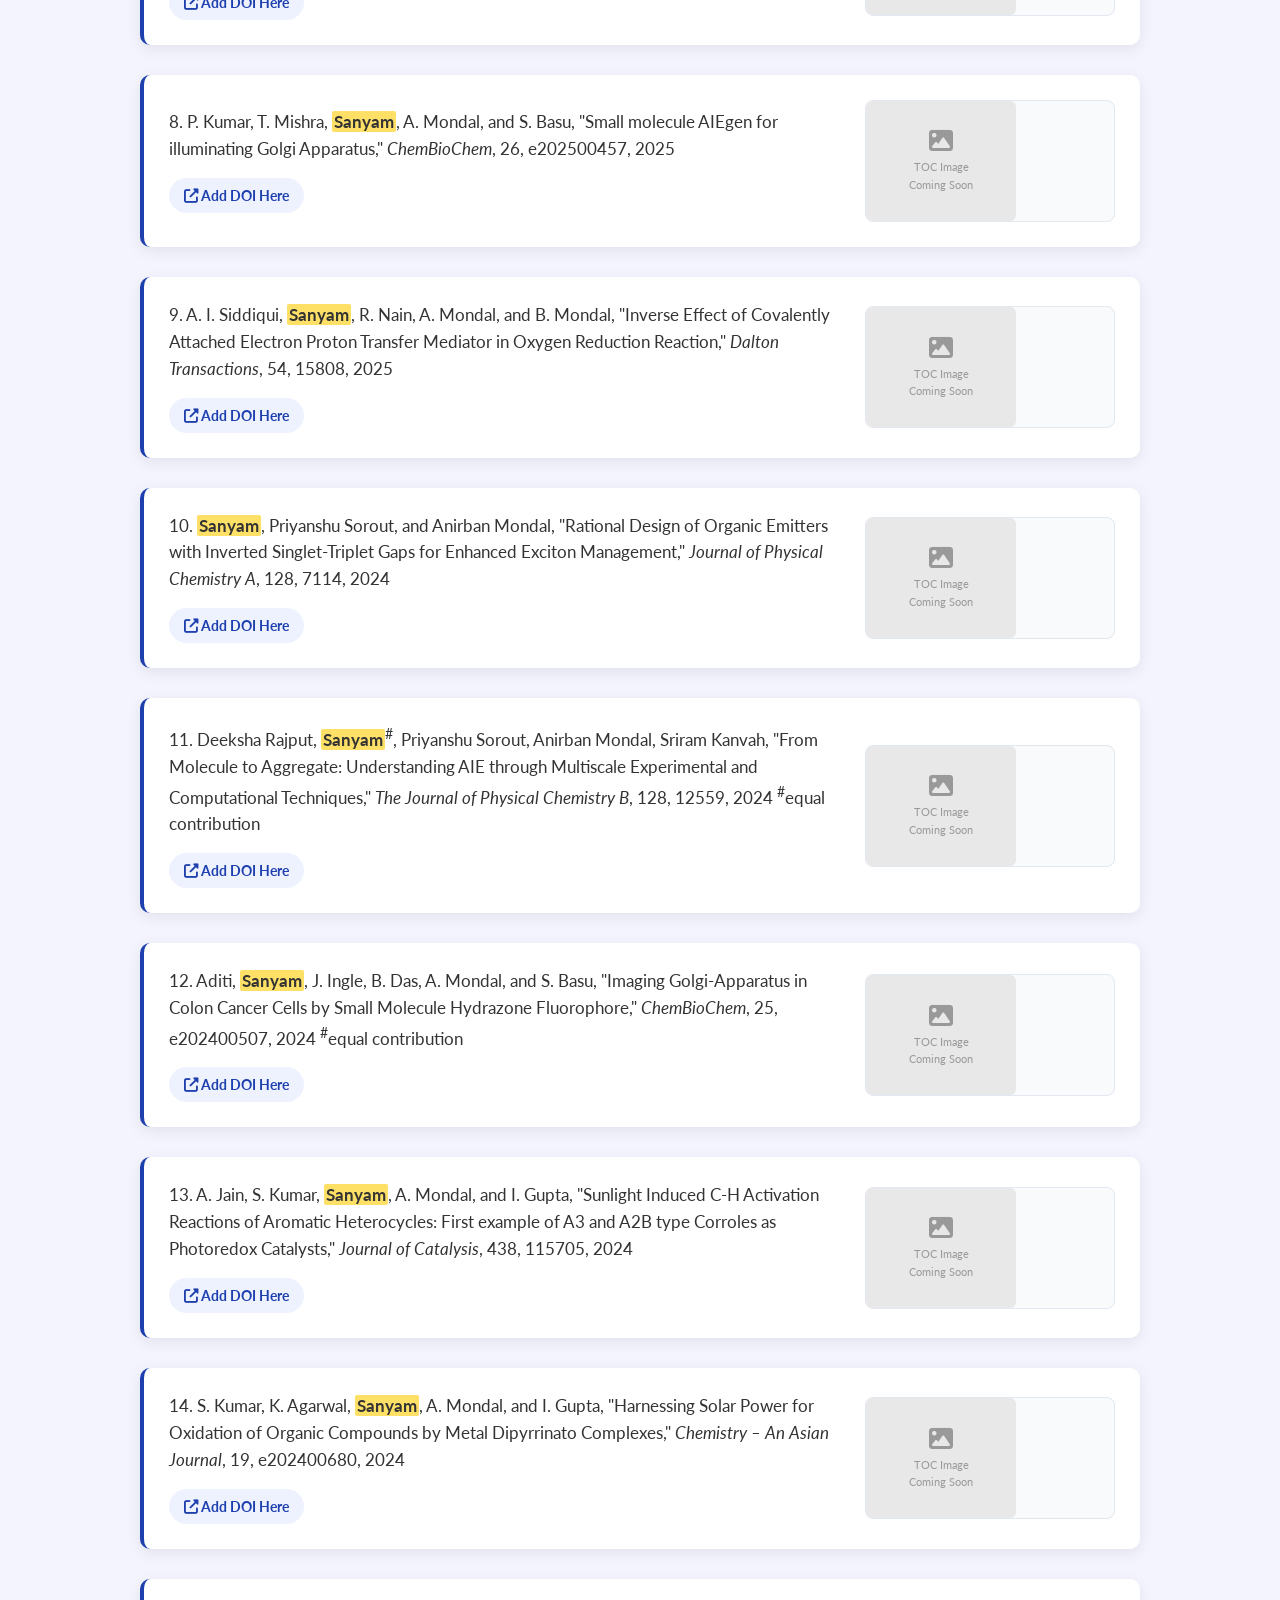
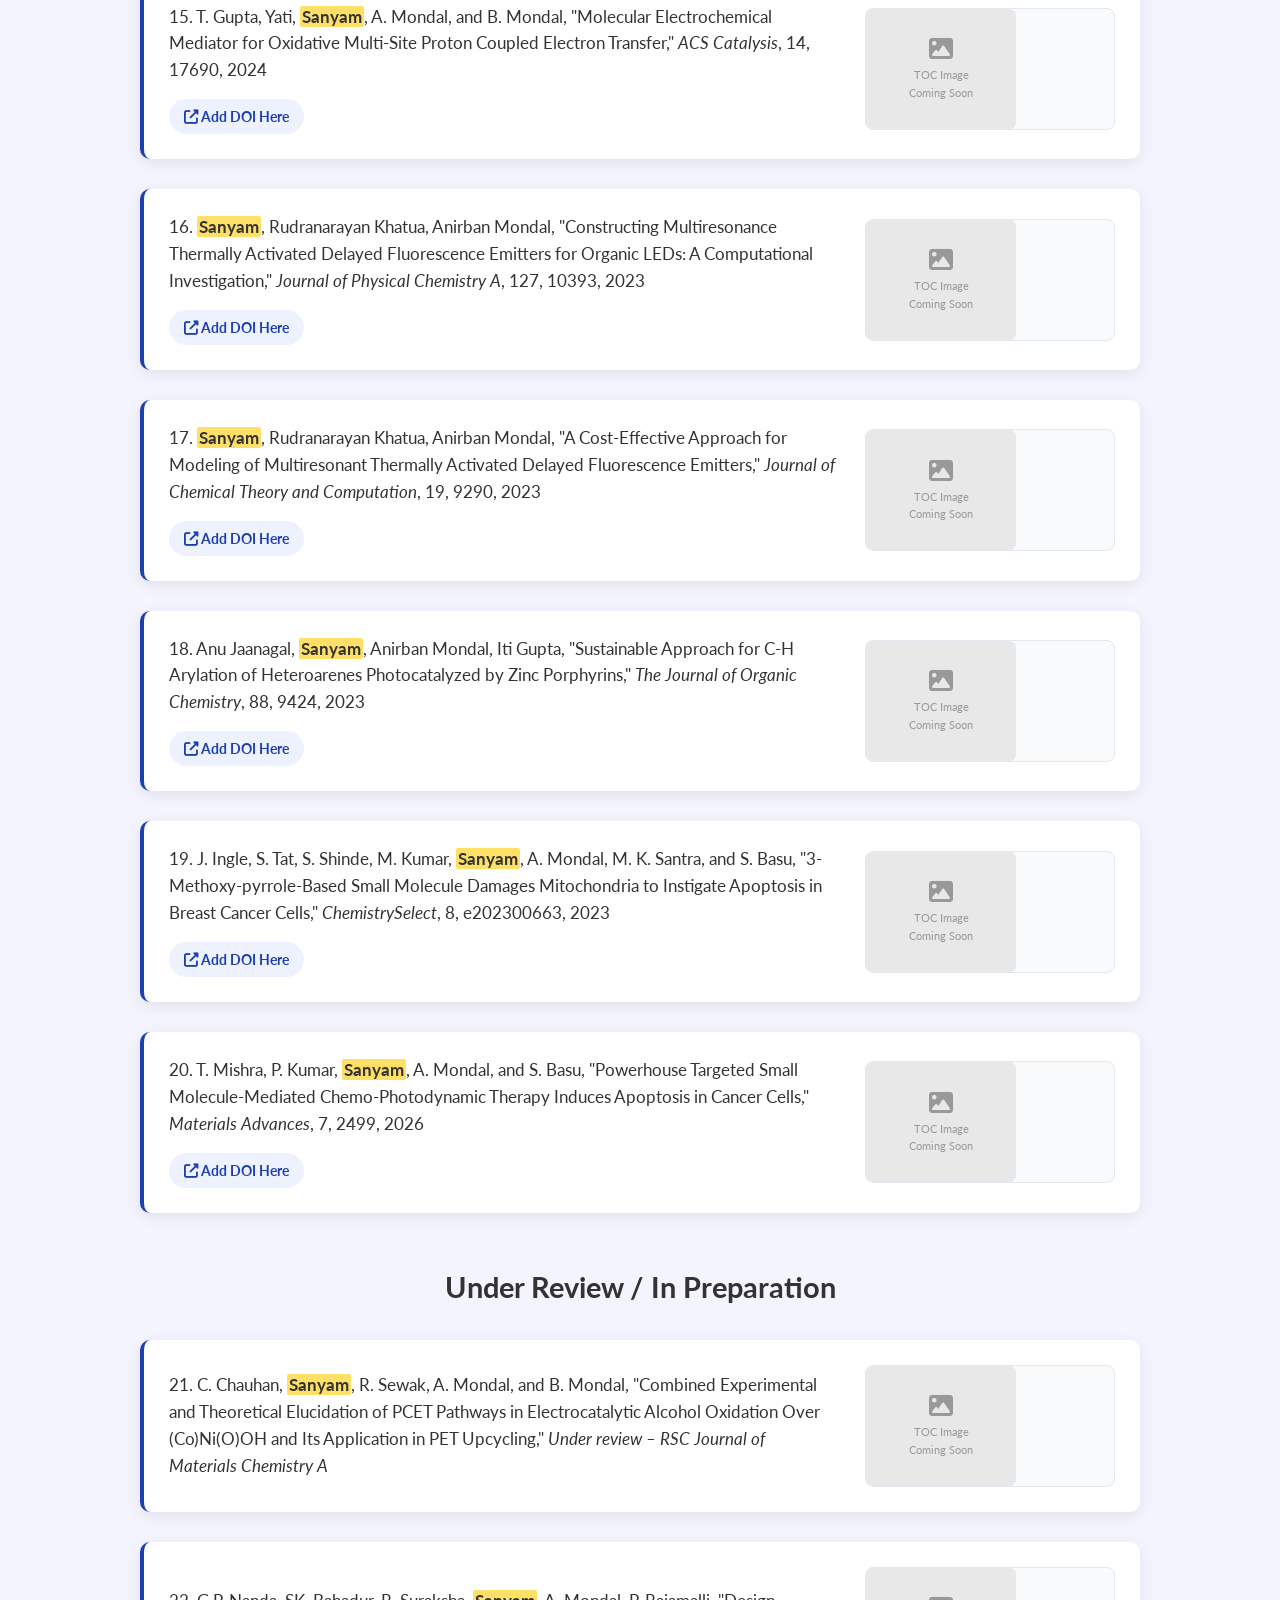
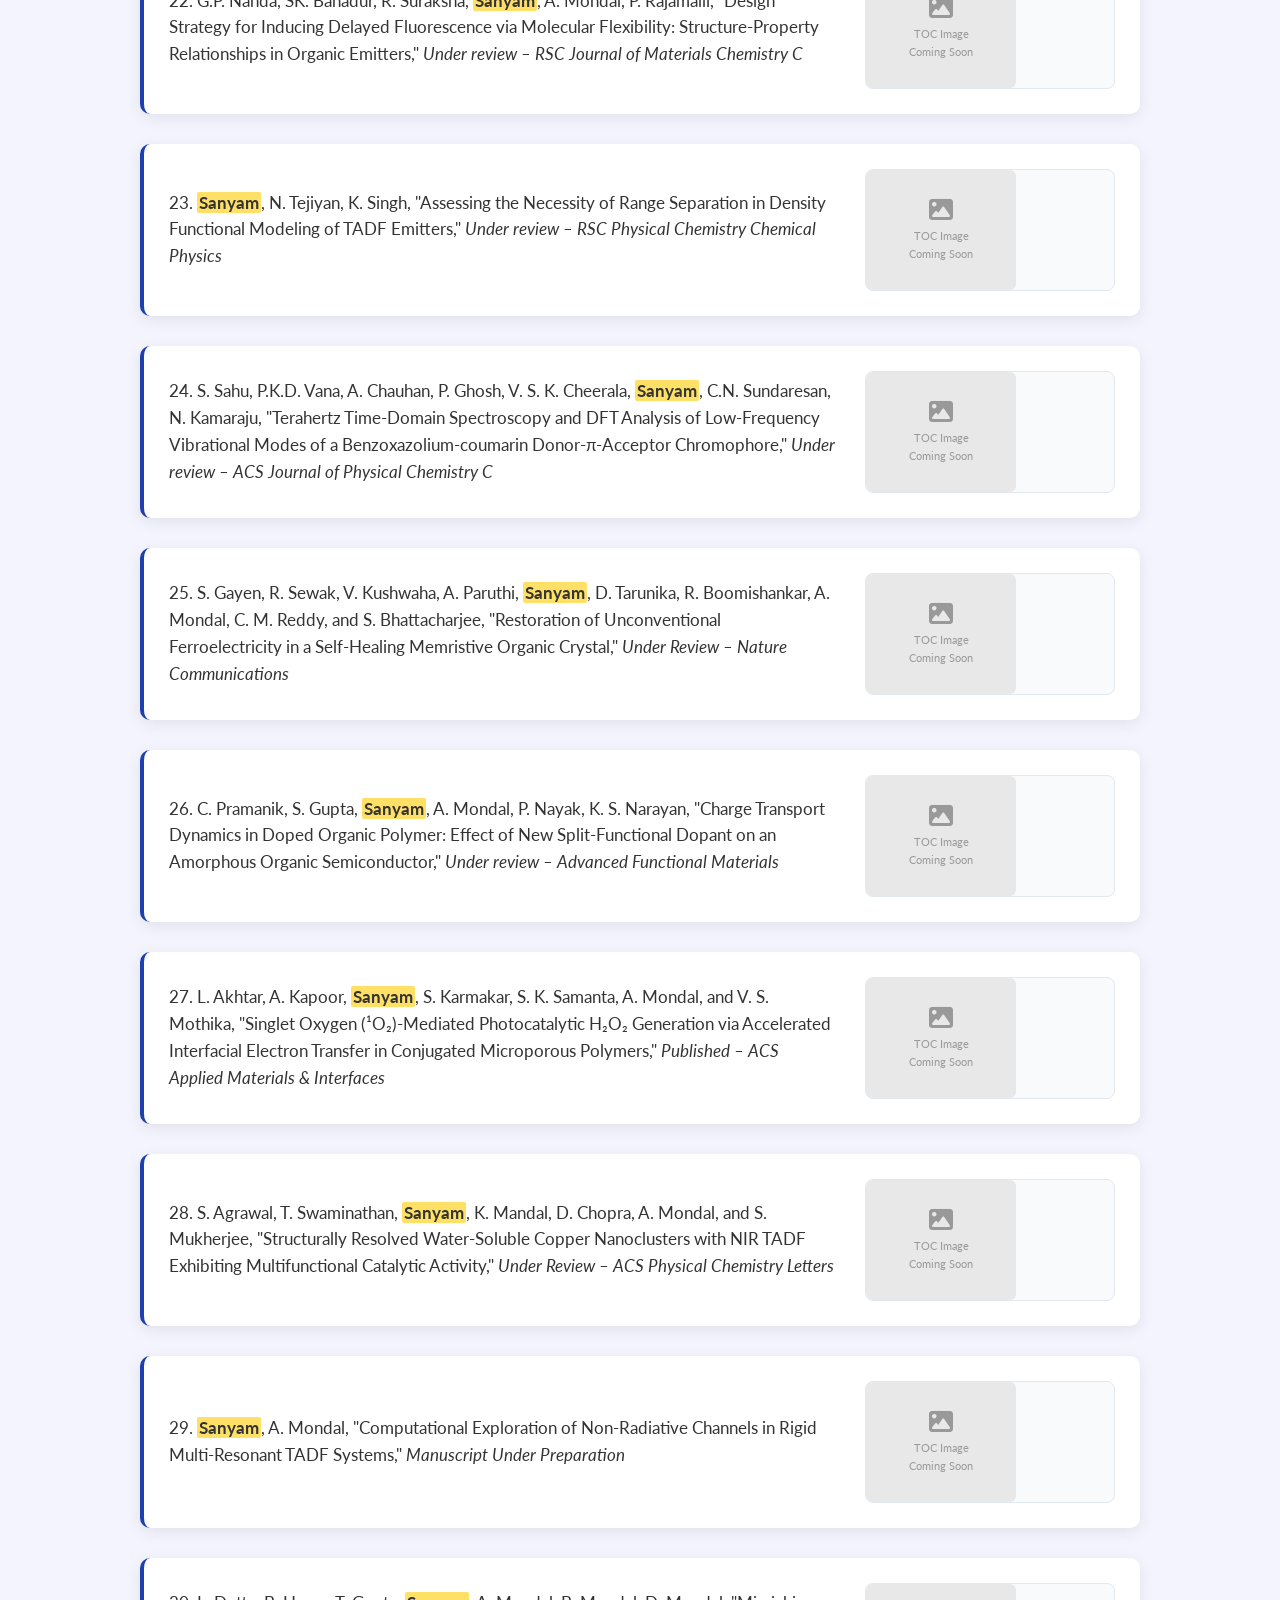
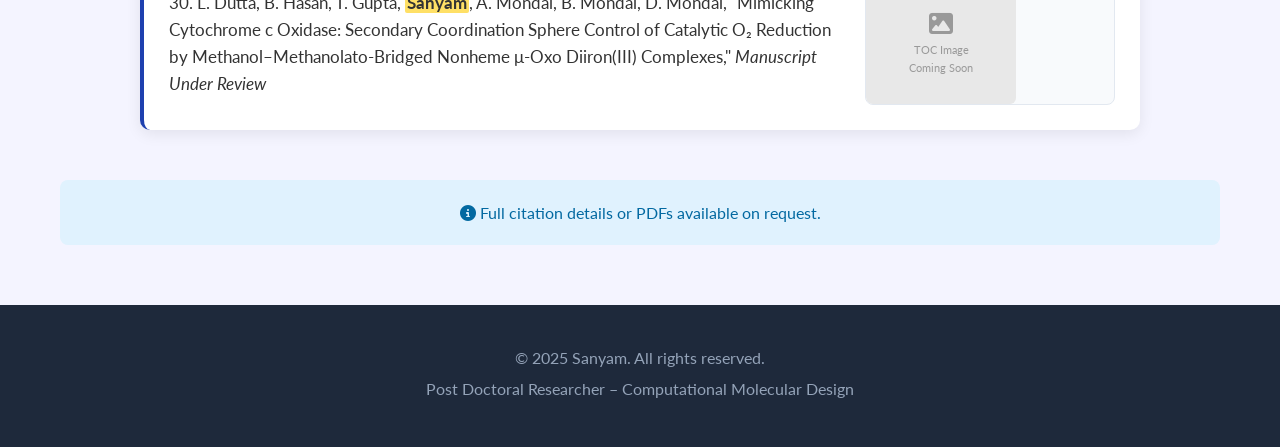
==== commit 554eafbb: "Update publications.html" ====
--- a/publications.html
+++ b/publications.html
@@ -7,6 +7,34 @@
     <link rel="stylesheet" href="styles.css">
     <link href="https://fonts.googleapis.com/css2?family=Lato:wght@300;400;700;900&display=swap" rel="stylesheet">
     <link rel="stylesheet" href="https://cdnjs.cloudflare.com/ajax/libs/font-awesome/6.4.0/css/all.min.css">
+    <style>
+        /* Placeholder style when image is missing */
+        .pub-toc-placeholder {
+            width: 150px;
+            height: 120px;
+            min-width: 150px;
+            display: flex;
+            align-items: center;
+            justify-content: center;
+            background-color: #e8e8e8;
+            border-radius: 6px;
+            color: #999;
+            font-size: 11px;
+            text-align: center;
+            padding: 10px;
+            box-sizing: border-box;
+        }
+
+        /* Hide image initially until checked */
+        .pub-toc img {
+            display: none;
+        }
+
+        /* Show image once confirmed it exists */
+        .pub-toc img.img-loaded {
+            display: block;
+        }
+    </style>
 </head>
 <body>
     <nav class="navbar">
@@ -36,274 +64,507 @@
                 <!-- 1 -->
                 <div class="pub-card">
                     <div class="pub-text">
-                        <p>1. <span class="author-highlight">Sanyam</span>, B. Das, and A. Mondal, "Accelerated Discovery of TADF Emitters via Physics-Guided Machine Learning of Excited-State Properties," <em>Journal of Materials Chemistry A</em>, 13, 33553, 2025</p>
-                        <a href="https://doi.org/10.1039/D5TA03374H" target="_blank" class="doi-link"><i class="fas fa-external-link-alt"></i> DOI: 10.1039/D5TA03374H</a>
-                    </div>
-                    <div class="pub-toc"><img src="researc_paper_toc/1.png" alt="TOC 1"></div>
+                        <p>1. <span class="author-highlight">Sanyam</span>, B. Das, and A. Mondal, 
+                        "Accelerated Discovery of TADF Emitters via Physics-Guided Machine Learning 
+                        of Excited-State Properties," 
+                        <em>Journal of Materials Chemistry A</em>, 13, 33553, 2025</p>
+                        <a href="https://doi.org/10.1039/D5TA03374H" target="_blank" class="doi-link">
+                        <i class="fas fa-external-link-alt"></i> DOI: 10.1039/D5TA03374H</a>
+                    </div>
+                    <div class="pub-toc" id="toc-1">
+                        <img src="researc_paper_toc/1.png" alt="TOC 1" 
+                             data-fallback-id="toc-1">
+                    </div>
                 </div>
 
                 <!-- 2 -->
                 <div class="pub-card">
                     <div class="pub-text">
-                        <p>2. <span class="author-highlight">Sanyam</span>, N. Tejiyan, and A. Mondal, "Carbazole-Linked Through-Space TADF Emitters for OLEDs: Tuning Photophysics via Molecular Architecture and Exciton Dynamics," <em>Materials Advances</em>, 6, 6978, 2025</p>
-                        <a href="https://doi.org/10.1039/D5MA00731C" target="_blank" class="doi-link"><i class="fas fa-external-link-alt"></i> DOI: 10.1039/D5MA00731C</a>
-                    </div>
-                    <div class="pub-toc"><img src="researc_paper_toc/2.png" alt="TOC 2"></div>
+                        <p>2. <span class="author-highlight">Sanyam</span>, N. Tejiyan, and A. Mondal, 
+                        "Carbazole-Linked Through-Space TADF Emitters for OLEDs: Tuning Photophysics 
+                        via Molecular Architecture and Exciton Dynamics," 
+                        <em>Materials Advances</em>, 6, 6978, 2025</p>
+                        <a href="https://doi.org/10.1039/D5MA00731C" target="_blank" class="doi-link">
+                        <i class="fas fa-external-link-alt"></i> DOI: 10.1039/D5MA00731C</a>
+                    </div>
+                    <div class="pub-toc" id="toc-2">
+                        <img src="researc_paper_toc/2.png" alt="TOC 2" 
+                             data-fallback-id="toc-2">
+                    </div>
                 </div>
 
                 <!-- 3 -->
                 <div class="pub-card">
                     <div class="pub-text">
-                        <p>3. <span class="author-highlight">Sanyam</span> and A. Mondal, "Decoding Vibrational Contributions and Exciton Dynamics in TADF Emitters for Enhanced OLED Efficiency," <em>ACS Applied Electronic Materials</em>, 7, 4843, 2025</p>
-                        <a href="https://doi.org/10.1021/acsaelm.5c00286" target="_blank" class="doi-link"><i class="fas fa-external-link-alt"></i> DOI: 10.1021/acsaelm.5c00286</a>
-                    </div>
-                    <div class="pub-toc"><img src="researc_paper_toc/3.png" alt="TOC 3"></div>
+                        <p>3. <span class="author-highlight">Sanyam</span> and A. Mondal, 
+                        "Decoding Vibrational Contributions and Exciton Dynamics in TADF Emitters 
+                        for Enhanced OLED Efficiency," 
+                        <em>ACS Applied Electronic Materials</em>, 7, 4843, 2025</p>
+                        <a href="https://doi.org/10.1021/acsaelm.5c00286" target="_blank" class="doi-link">
+                        <i class="fas fa-external-link-alt"></i> DOI: 10.1021/acsaelm.5c00286</a>
+                    </div>
+                    <div class="pub-toc" id="toc-3">
+                        <img src="researc_paper_toc/3.png" alt="TOC 3" 
+                             data-fallback-id="toc-3">
+                    </div>
                 </div>
 
                 <!-- 4 -->
                 <div class="pub-card">
                     <div class="pub-text">
-                        <p>4. <span class="author-highlight">Sanyam</span> and A. Mondal, "Multiscale Modeling of Charge Transfer in Hole-Transporting Materials: Linking Molecular Morphology to Charge Mobility," <em>The Journal of Chemical Physics</em>, 162, 184702, 2025</p>
-                        <a href="#" target="_blank" class="doi-link"><i class="fas fa-external-link-alt"></i> Add DOI Here</a>
-                    </div>
-                    <div class="pub-toc"><img src="researc_paper_toc/4.png" alt="TOC 4"></div>
+                        <p>4. <span class="author-highlight">Sanyam</span> and A. Mondal, 
+                        "Multiscale Modeling of Charge Transfer in Hole-Transporting Materials: 
+                        Linking Molecular Morphology to Charge Mobility," 
+                        <em>The Journal of Chemical Physics</em>, 162, 184702, 2025</p>
+                        <a href="#" target="_blank" class="doi-link">
+                        <i class="fas fa-external-link-alt"></i> Add DOI Here</a>
+                    </div>
+                    <div class="pub-toc" id="toc-4">
+                        <img src="researc_paper_toc/4.png" alt="TOC 4" 
+                             data-fallback-id="toc-4">
+                    </div>
                 </div>
 
                 <!-- 5 -->
                 <div class="pub-card">
                     <div class="pub-text">
-                        <p>5. T. Gupta, <span class="author-highlight">Sanyam</span>, S. Saraswat, A. Mondal, and B. Mondal, "Electrochemical Ammonia Oxidation with a Homogeneous Molecular Redox Mediator," <em>Chemical Science</em>, 16, 14377, 2025</p>
-                        <a href="#" target="_blank" class="doi-link"><i class="fas fa-external-link-alt"></i> Add DOI Here</a>
-                    </div>
-                    <div class="pub-toc"><img src="researc_paper_toc/5.png" alt="TOC 5"></div>
+                        <p>5. T. Gupta, <span class="author-highlight">Sanyam</span>, S. Saraswat, 
+                        A. Mondal, and B. Mondal, 
+                        "Electrochemical Ammonia Oxidation with a Homogeneous Molecular Redox Mediator," 
+                        <em>Chemical Science</em>, 16, 14377, 2025</p>
+                        <a href="#" target="_blank" class="doi-link">
+                        <i class="fas fa-external-link-alt"></i> Add DOI Here</a>
+                    </div>
+                    <div class="pub-toc" id="toc-5">
+                        <img src="researc_paper_toc/5.png" alt="TOC 5" 
+                             data-fallback-id="toc-5">
+                    </div>
                 </div>
 
                 <!-- 6 -->
                 <div class="pub-card">
                     <div class="pub-text">
-                        <p>6. P. Kumar, T. Mishra, <span class="author-highlight">Sanyam</span>, A. Mondal, and S. Basu, "Small Molecule Based 'On-Off-On' AIEgen for Imaging Golgi Apparatus," <em>ACS Applied Bio Materials</em>, 8, 1524, 2025</p>
-                        <a href="#" target="_blank" class="doi-link"><i class="fas fa-external-link-alt"></i> Add DOI Here</a>
-                    </div>
-                    <div class="pub-toc"><img src="researc_paper_toc/6.png" alt="TOC 6"></div>
+                        <p>6. P. Kumar, T. Mishra, <span class="author-highlight">Sanyam</span>, 
+                        A. Mondal, and S. Basu, 
+                        "Small Molecule Based 'On-Off-On' AIEgen for Imaging Golgi Apparatus," 
+                        <em>ACS Applied Bio Materials</em>, 8, 1524, 2025</p>
+                        <a href="#" target="_blank" class="doi-link">
+                        <i class="fas fa-external-link-alt"></i> Add DOI Here</a>
+                    </div>
+                    <div class="pub-toc" id="toc-6">
+                        <img src="researc_paper_toc/6.png" alt="TOC 6" 
+                             data-fallback-id="toc-6">
+                    </div>
                 </div>
 
                 <!-- 7 -->
                 <div class="pub-card">
                     <div class="pub-text">
-                        <p>7. A. Sharma, Yati, <span class="author-highlight">Sanyam</span>, A. Mondal, S. Sharma, and A. Singhal, "CO₂ Electroreduction Using Cu Supported Co₃O₄ Catalyst For Multi-Electron Product Formation via Metal Support Interaction," <em>ChemNanoMat</em>, e202500154, 2025</p>
-                        <a href="#" target="_blank" class="doi-link"><i class="fas fa-external-link-alt"></i> Add DOI Here</a>
-                    </div>
-                    <div class="pub-toc"><img src="researc_paper_toc/7.png" alt="TOC 7"></div>
+                        <p>7. A. Sharma, Yati, <span class="author-highlight">Sanyam</span>, 
+                        A. Mondal, S. Sharma, and A. Singhal, 
+                        "CO&#x2082; Electroreduction Using Cu Supported Co&#x2083;O&#x2084; Catalyst 
+                        For Multi-Electron Product Formation via Metal Support Interaction," 
+                        <em>ChemNanoMat</em>, e202500154, 2025</p>
+                        <a href="#" target="_blank" class="doi-link">
+                        <i class="fas fa-external-link-alt"></i> Add DOI Here</a>
+                    </div>
+                    <div class="pub-toc" id="toc-7">
+                        <img src="researc_paper_toc/7.png" alt="TOC 7" 
+                             data-fallback-id="toc-7">
+                    </div>
                 </div>
 
                 <!-- 8 -->
                 <div class="pub-card">
                     <div class="pub-text">
-                        <p>8. P. Kumar, T. Mishra, <span class="author-highlight">Sanyam</span>, A. Mondal, and S. Basu, "Small molecule AIEgen for illuminating Golgi Apparatus," <em>ChemBioChem</em>, 26, e202500457, 2025</p>
-                        <a href="#" target="_blank" class="doi-link"><i class="fas fa-external-link-alt"></i> Add DOI Here</a>
-                    </div>
-                    <div class="pub-toc"><img src="researc_paper_toc/8.png" alt="TOC 8"></div>
+                        <p>8. P. Kumar, T. Mishra, <span class="author-highlight">Sanyam</span>, 
+                        A. Mondal, and S. Basu, 
+                        "Small molecule AIEgen for illuminating Golgi Apparatus," 
+                        <em>ChemBioChem</em>, 26, e202500457, 2025</p>
+                        <a href="#" target="_blank" class="doi-link">
+                        <i class="fas fa-external-link-alt"></i> Add DOI Here</a>
+                    </div>
+                    <div class="pub-toc" id="toc-8">
+                        <img src="researc_paper_toc/8.png" alt="TOC 8" 
+                             data-fallback-id="toc-8">
+                    </div>
                 </div>
 
                 <!-- 9 -->
                 <div class="pub-card">
                     <div class="pub-text">
-                        <p>9. A. I. Siddiqui, <span class="author-highlight">Sanyam</span>, R. Nain, A. Mondal, and B. Mondal, "Inverse Effect of Covalently Attached Electron Proton Transfer Mediator in Oxygen Reduction Reaction," <em>Dalton Transactions</em>, 54, 15808, 2025</p>
-                        <a href="#" target="_blank" class="doi-link"><i class="fas fa-external-link-alt"></i> Add DOI Here</a>
-                    </div>
-                    <div class="pub-toc"><img src="researc_paper_toc/9.png" alt="TOC 9"></div>
+                        <p>9. A. I. Siddiqui, <span class="author-highlight">Sanyam</span>, 
+                        R. Nain, A. Mondal, and B. Mondal, 
+                        "Inverse Effect of Covalently Attached Electron Proton Transfer Mediator 
+                        in Oxygen Reduction Reaction," 
+                        <em>Dalton Transactions</em>, 54, 15808, 2025</p>
+                        <a href="#" target="_blank" class="doi-link">
+                        <i class="fas fa-external-link-alt"></i> Add DOI Here</a>
+                    </div>
+                    <div class="pub-toc" id="toc-9">
+                        <img src="researc_paper_toc/9.png" alt="TOC 9" 
+                             data-fallback-id="toc-9">
+                    </div>
                 </div>
 
                 <!-- 10 -->
                 <div class="pub-card">
                     <div class="pub-text">
-                        <p>10. <span class="author-highlight">Sanyam</span>, Priyanshu Sorout, and Anirban Mondal, "Rational Design of Organic Emitters with Inverted Singlet-Triplet Gaps for Enhanced Exciton Management," <em>Journal of Physical Chemistry A</em>, 128, 7114, 2024</p>
-                        <a href="#" target="_blank" class="doi-link"><i class="fas fa-external-link-alt"></i> Add DOI Here</a>
-                    </div>
-                    <div class="pub-toc"><img src="researc_paper_toc/10.png" alt="TOC 10"></div>
+                        <p>10. <span class="author-highlight">Sanyam</span>, Priyanshu Sorout, 
+                        and Anirban Mondal, 
+                        "Rational Design of Organic Emitters with Inverted Singlet-Triplet Gaps 
+                        for Enhanced Exciton Management," 
+                        <em>Journal of Physical Chemistry A</em>, 128, 7114, 2024</p>
+                        <a href="#" target="_blank" class="doi-link">
+                        <i class="fas fa-external-link-alt"></i> Add DOI Here</a>
+                    </div>
+                    <div class="pub-toc" id="toc-10">
+                        <img src="researc_paper_toc/10.png" alt="TOC 10" 
+                             data-fallback-id="toc-10">
+                    </div>
                 </div>
 
                 <!-- 11 -->
                 <div class="pub-card">
                     <div class="pub-text">
-                        <p>11. Deeksha Rajput, <span class="author-highlight">Sanyam</span><sup>#</sup>, Priyanshu Sorout, Anirban Mondal, Sriram Kanvah, "From Molecule to Aggregate: Understanding AIE through Multiscale Experimental and Computational Techniques," <em>The Journal of Physical Chemistry B</em>, 128, 12559, 2024 <sup>#</sup>equal contribution</p>
-                        <a href="#" target="_blank" class="doi-link"><i class="fas fa-external-link-alt"></i> Add DOI Here</a>
-                    </div>
-                    <div class="pub-toc"><img src="researc_paper_toc/11.png" alt="TOC 11"></div>
+                        <p>11. Deeksha Rajput, <span class="author-highlight">Sanyam</span><sup>#</sup>, 
+                        Priyanshu Sorout, Anirban Mondal, Sriram Kanvah, 
+                        "From Molecule to Aggregate: Understanding AIE through Multiscale Experimental 
+                        and Computational Techniques," 
+                        <em>The Journal of Physical Chemistry B</em>, 128, 12559, 2024 
+                        <sup>#</sup>equal contribution</p>
+                        <a href="#" target="_blank" class="doi-link">
+                        <i class="fas fa-external-link-alt"></i> Add DOI Here</a>
+                    </div>
+                    <div class="pub-toc" id="toc-11">
+                        <img src="researc_paper_toc/11.png" alt="TOC 11" 
+                             data-fallback-id="toc-11">
+                    </div>
                 </div>
 
                 <!-- 12 -->
                 <div class="pub-card">
                     <div class="pub-text">
-                        <p>12. Aditi, <span class="author-highlight">Sanyam</span>, J. Ingle, B. Das, A. Mondal, and S. Basu, "Imaging Golgi-Apparatus in Colon Cancer Cells by Small Molecule Hydrazone Fluorophore," <em>ChemBioChem</em>, 25, e202400507, 2024 <sup>#</sup>equal contribution</p>
-                        <a href="#" target="_blank" class="doi-link"><i class="fas fa-external-link-alt"></i> Add DOI Here</a>
-                    </div>
-                    <div class="pub-toc"><img src="researc_paper_toc/12.png" alt="TOC 12"></div>
+                        <p>12. Aditi, <span class="author-highlight">Sanyam</span>, J. Ingle, 
+                        B. Das, A. Mondal, and S. Basu, 
+                        "Imaging Golgi-Apparatus in Colon Cancer Cells by Small Molecule 
+                        Hydrazone Fluorophore," 
+                        <em>ChemBioChem</em>, 25, e202400507, 2024 
+                        <sup>#</sup>equal contribution</p>
+                        <a href="#" target="_blank" class="doi-link">
+                        <i class="fas fa-external-link-alt"></i> Add DOI Here</a>
+                    </div>
+                    <div class="pub-toc" id="toc-12">
+                        <img src="researc_paper_toc/12.png" alt="TOC 12" 
+                             data-fallback-id="toc-12">
+                    </div>
                 </div>
 
                 <!-- 13 -->
                 <div class="pub-card">
                     <div class="pub-text">
-                        <p>13. A. Jain, S. Kumar, <span class="author-highlight">Sanyam</span>, A. Mondal, and I. Gupta, "Sunlight Induced C-H Activation Reactions of Aromatic Heterocycles: First example of A3 and A2B type Corroles as Photoredox Catalysts," <em>Journal of Catalysis</em>, 438, 115705, 2024</p>
-                        <a href="#" target="_blank" class="doi-link"><i class="fas fa-external-link-alt"></i> Add DOI Here</a>
-                    </div>
-                    <div class="pub-toc"><img src="researc_paper_toc/13.png" alt="TOC 13"></div>
+                        <p>13. A. Jain, S. Kumar, <span class="author-highlight">Sanyam</span>, 
+                        A. Mondal, and I. Gupta, 
+                        "Sunlight Induced C-H Activation Reactions of Aromatic Heterocycles: 
+                        First example of A3 and A2B type Corroles as Photoredox Catalysts," 
+                        <em>Journal of Catalysis</em>, 438, 115705, 2024</p>
+                        <a href="#" target="_blank" class="doi-link">
+                        <i class="fas fa-external-link-alt"></i> Add DOI Here</a>
+                    </div>
+                    <div class="pub-toc" id="toc-13">
+                        <img src="researc_paper_toc/13.png" alt="TOC 13" 
+                             data-fallback-id="toc-13">
+                    </div>
                 </div>
 
                 <!-- 14 -->
                 <div class="pub-card">
                     <div class="pub-text">
-                        <p>14. S. Kumar, K. Agarwal, <span class="author-highlight">Sanyam</span>, A. Mondal, and I. Gupta, "Harnessing Solar Power for Oxidation of Organic Compounds by Metal Dipyrrinato Complexes," <em>Chemistry – An Asian Journal</em>, 19, e202400680, 2024</p>
-                        <a href="#" target="_blank" class="doi-link"><i class="fas fa-external-link-alt"></i> Add DOI Here</a>
-                    </div>
-                    <div class="pub-toc"><img src="researc_paper_toc/14.png" alt="TOC 14"></div>
+                        <p>14. S. Kumar, K. Agarwal, <span class="author-highlight">Sanyam</span>, 
+                        A. Mondal, and I. Gupta, 
+                        "Harnessing Solar Power for Oxidation of Organic Compounds by Metal 
+                        Dipyrrinato Complexes," 
+                        <em>Chemistry – An Asian Journal</em>, 19, e202400680, 2024</p>
+                        <a href="#" target="_blank" class="doi-link">
+                        <i class="fas fa-external-link-alt"></i> Add DOI Here</a>
+                    </div>
+                    <div class="pub-toc" id="toc-14">
+                        <img src="researc_paper_toc/14.png" alt="TOC 14" 
+                             data-fallback-id="toc-14">
+                    </div>
                 </div>
 
                 <!-- 15 -->
                 <div class="pub-card">
                     <div class="pub-text">
-                        <p>15. T. Gupta, Yati, <span class="author-highlight">Sanyam</span>, A. Mondal, and B. Mondal, "Molecular Electrochemical Mediator for Oxidative Multi-Site Proton Coupled Electron Transfer," <em>ACS Catalysis</em>, 14, 17690, 2024</p>
-                        <a href="#" target="_blank" class="doi-link"><i class="fas fa-external-link-alt"></i> Add DOI Here</a>
-                    </div>
-                    <div class="pub-toc"><img src="researc_paper_toc/15.png" alt="TOC 15"></div>
+                        <p>15. T. Gupta, Yati, <span class="author-highlight">Sanyam</span>, 
+                        A. Mondal, and B. Mondal, 
+                        "Molecular Electrochemical Mediator for Oxidative Multi-Site Proton 
+                        Coupled Electron Transfer," 
+                        <em>ACS Catalysis</em>, 14, 17690, 2024</p>
+                        <a href="#" target="_blank" class="doi-link">
+                        <i class="fas fa-external-link-alt"></i> Add DOI Here</a>
+                    </div>
+                    <div class="pub-toc" id="toc-15">
+                        <img src="researc_paper_toc/15.png" alt="TOC 15" 
+                             data-fallback-id="toc-15">
+                    </div>
                 </div>
 
                 <!-- 16 -->
                 <div class="pub-card">
                     <div class="pub-text">
-                        <p>16. <span class="author-highlight">Sanyam</span>, Rudranarayan Khatua, Anirban Mondal, "Constructing Multiresonance Thermally Activated Delayed Fluorescence Emitters for Organic LEDs: A Computational Investigation," <em>Journal of Physical Chemistry A</em>, 127, 10393, 2023</p>
-                        <a href="#" target="_blank" class="doi-link"><i class="fas fa-external-link-alt"></i> Add DOI Here</a>
-                    </div>
-                    <div class="pub-toc"><img src="researc_paper_toc/16.png" alt="TOC 16"></div>
+                        <p>16. <span class="author-highlight">Sanyam</span>, Rudranarayan Khatua, 
+                        Anirban Mondal, 
+                        "Constructing Multiresonance Thermally Activated Delayed Fluorescence 
+                        Emitters for Organic LEDs: A Computational Investigation," 
+                        <em>Journal of Physical Chemistry A</em>, 127, 10393, 2023</p>
+                        <a href="#" target="_blank" class="doi-link">
+                        <i class="fas fa-external-link-alt"></i> Add DOI Here</a>
+                    </div>
+                    <div class="pub-toc" id="toc-16">
+                        <img src="researc_paper_toc/16.png" alt="TOC 16" 
+                             data-fallback-id="toc-16">
+                    </div>
                 </div>
 
                 <!-- 17 -->
                 <div class="pub-card">
                     <div class="pub-text">
-                        <p>17. <span class="author-highlight">Sanyam</span>, Rudranarayan Khatua, Anirban Mondal, "A Cost-Effective Approach for Modeling of Multiresonant Thermally Activated Delayed Fluorescence Emitters," <em>Journal of Chemical Theory and Computation</em>, 19, 9290, 2023</p>
-                        <a href="#" target="_blank" class="doi-link"><i class="fas fa-external-link-alt"></i> Add DOI Here</a>
-                    </div>
-                    <div class="pub-toc"><img src="researc_paper_toc/17.png" alt="TOC 17"></div>
+                        <p>17. <span class="author-highlight">Sanyam</span>, Rudranarayan Khatua, 
+                        Anirban Mondal, 
+                        "A Cost-Effective Approach for Modeling of Multiresonant Thermally Activated 
+                        Delayed Fluorescence Emitters," 
+                        <em>Journal of Chemical Theory and Computation</em>, 19, 9290, 2023</p>
+                        <a href="#" target="_blank" class="doi-link">
+                        <i class="fas fa-external-link-alt"></i> Add DOI Here</a>
+                    </div>
+                    <div class="pub-toc" id="toc-17">
+                        <img src="researc_paper_toc/17.png" alt="TOC 17" 
+                             data-fallback-id="toc-17">
+                    </div>
                 </div>
 
                 <!-- 18 -->
                 <div class="pub-card">
                     <div class="pub-text">
-                        <p>18. Anu Jaanagal, <span class="author-highlight">Sanyam</span>, Anirban Mondal, Iti Gupta, "Sustainable Approach for C-H Arylation of Heteroarenes Photocatalyzed by Zinc Porphyrins," <em>The Journal of Organic Chemistry</em>, 88, 9424, 2023</p>
-                        <a href="#" target="_blank" class="doi-link"><i class="fas fa-external-link-alt"></i> Add DOI Here</a>
-                    </div>
-                    <div class="pub-toc"><img src="researc_paper_toc/18.png" alt="TOC 18"></div>
+                        <p>18. Anu Jaanagal, <span class="author-highlight">Sanyam</span>, 
+                        Anirban Mondal, Iti Gupta, 
+                        "Sustainable Approach for C-H Arylation of Heteroarenes Photocatalyzed 
+                        by Zinc Porphyrins," 
+                        <em>The Journal of Organic Chemistry</em>, 88, 9424, 2023</p>
+                        <a href="#" target="_blank" class="doi-link">
+                        <i class="fas fa-external-link-alt"></i> Add DOI Here</a>
+                    </div>
+                    <div class="pub-toc" id="toc-18">
+                        <img src="researc_paper_toc/18.png" alt="TOC 18" 
+                             data-fallback-id="toc-18">
+                    </div>
                 </div>
 
                 <!-- 19 -->
                 <div class="pub-card">
                     <div class="pub-text">
-                        <p>19. J. Ingle, S. Tat, S. Shinde, M. Kumar, <span class="author-highlight">Sanyam</span>, A. Mondal, M. K. Santra, and S. Basu, "3-Methoxy-pyrrole-Based Small Molecule Damages Mitochondria to Instigate Apoptosis in Breast Cancer Cells," <em>ChemistrySelect</em>, 8, e202300663, 2023</p>
-                        <a href="#" target="_blank" class="doi-link"><i class="fas fa-external-link-alt"></i> Add DOI Here</a>
-                    </div>
-                    <div class="pub-toc"><img src="researc_paper_toc/19.png" alt="TOC 19"></div>
+                        <p>19. J. Ingle, S. Tat, S. Shinde, M. Kumar, 
+                        <span class="author-highlight">Sanyam</span>, A. Mondal, M. K. Santra, 
+                        and S. Basu, 
+                        "3-Methoxy-pyrrole-Based Small Molecule Damages Mitochondria to Instigate 
+                        Apoptosis in Breast Cancer Cells," 
+                        <em>ChemistrySelect</em>, 8, e202300663, 2023</p>
+                        <a href="#" target="_blank" class="doi-link">
+                        <i class="fas fa-external-link-alt"></i> Add DOI Here</a>
+                    </div>
+                    <div class="pub-toc" id="toc-19">
+                        <img src="researc_paper_toc/19.png" alt="TOC 19" 
+                             data-fallback-id="toc-19">
+                    </div>
                 </div>
 
                 <!-- 20 -->
                 <div class="pub-card">
                     <div class="pub-text">
-                        <p>20. T. Mishra, P. Kumar, <span class="author-highlight">Sanyam</span>, A. Mondal, and S. Basu, "Powerhouse Targeted Small Molecule-Mediated Chemo-Photodynamic Therapy Induces Apoptosis in Cancer Cells," <em>Materials Advances</em>, 7, 2499, 2026</p>
-                        <a href="#" target="_blank" class="doi-link"><i class="fas fa-external-link-alt"></i> Add DOI Here</a>
-                    </div>
-                    <div class="pub-toc"><img src="researc_paper_toc/20.png" alt="TOC 20"></div>
+                        <p>20. T. Mishra, P. Kumar, <span class="author-highlight">Sanyam</span>, 
+                        A. Mondal, and S. Basu, 
+                        "Powerhouse Targeted Small Molecule-Mediated Chemo-Photodynamic Therapy 
+                        Induces Apoptosis in Cancer Cells," 
+                        <em>Materials Advances</em>, 7, 2499, 2026</p>
+                        <a href="#" target="_blank" class="doi-link">
+                        <i class="fas fa-external-link-alt"></i> Add DOI Here</a>
+                    </div>
+                    <div class="pub-toc" id="toc-20">
+                        <img src="researc_paper_toc/20.png" alt="TOC 20" 
+                             data-fallback-id="toc-20">
+                    </div>
                 </div>
 
             </div>
 
             <!-- UNDER REVIEW SECTION -->
             <br><br>
-            <h3 class="subsection-title" style="text-align: center; margin-bottom: 30px; font-size: 1.8rem;">Under Review / In Preparation</h3>
+            <h3 class="subsection-title" style="text-align: center; margin-bottom: 30px; 
+            font-size: 1.8rem;">Under Review / In Preparation</h3>
             
             <div class="publications-list-advanced">
+
                 <!-- 21 -->
                 <div class="pub-card">
                     <div class="pub-text">
-                        <p>21. C. Chauhan, <span class="author-highlight">Sanyam</span>, R. Sewak, A. Mondal, and B. Mondal, "Combined Experimental and Theoretical Elucidation of PCET Pathways in Electrocatalytic Alcohol Oxidation Over (Co)Ni(O)OH and Its Application in PET Upcycling," <em>Under review – RSC Journal of Materials Chemistry A</em></p>
-                    </div>
-                    <div class="pub-toc"><img src="researc_paper_toc/21.png" alt="TOC 21"></div>
+                        <p>21. C. Chauhan, <span class="author-highlight">Sanyam</span>, 
+                        R. Sewak, A. Mondal, and B. Mondal, 
+                        "Combined Experimental and Theoretical Elucidation of PCET Pathways in 
+                        Electrocatalytic Alcohol Oxidation Over (Co)Ni(O)OH and Its Application 
+                        in PET Upcycling," 
+                        <em>Under review – RSC Journal of Materials Chemistry A</em></p>
+                    </div>
+                    <div class="pub-toc" id="toc-21">
+                        <img src="researc_paper_toc/21.png" alt="TOC 21" 
+                             data-fallback-id="toc-21">
+                    </div>
                 </div>
 
                 <!-- 22 -->
                 <div class="pub-card">
                     <div class="pub-text">
-                        <p>22. G.P. Nanda, SK. Bahadur, R. Suraksha, <span class="author-highlight">Sanyam</span>, A. Mondal, P. Rajamalli, "Design Strategy for Inducing Delayed Fluorescence via Molecular Flexibility: Structure-Property Relationships in Organic Emitters," <em>Under review – RSC Journal of Materials Chemistry C</em></p>
-                    </div>
-                    <div class="pub-toc"><img src="researc_paper_toc/22.png" alt="TOC 22"></div>
+                        <p>22. G.P. Nanda, SK. Bahadur, R. Suraksha, 
+                        <span class="author-highlight">Sanyam</span>, A. Mondal, P. Rajamalli, 
+                        "Design Strategy for Inducing Delayed Fluorescence via Molecular Flexibility: 
+                        Structure-Property Relationships in Organic Emitters," 
+                        <em>Under review – RSC Journal of Materials Chemistry C</em></p>
+                    </div>
+                    <div class="pub-toc" id="toc-22">
+                        <img src="researc_paper_toc/22.png" alt="TOC 22" 
+                             data-fallback-id="toc-22">
+                    </div>
                 </div>
 
                 <!-- 23 -->
                 <div class="pub-card">
                     <div class="pub-text">
-                        <p>23. <span class="author-highlight">Sanyam</span>, N. Tejiyan, K. Singh, "Assessing the Necessity of Range Separation in Density Functional Modeling of TADF Emitters," <em>Under review – RSC Physical Chemistry Chemical Physics</em></p>
-                    </div>
-                    <div class="pub-toc"><img src="researc_paper_toc/23.png" alt="TOC 23"></div>
+                        <p>23. <span class="author-highlight">Sanyam</span>, N. Tejiyan, K. Singh, 
+                        "Assessing the Necessity of Range Separation in Density Functional Modeling 
+                        of TADF Emitters," 
+                        <em>Under review – RSC Physical Chemistry Chemical Physics</em></p>
+                    </div>
+                    <div class="pub-toc" id="toc-23">
+                        <img src="researc_paper_toc/23.png" alt="TOC 23" 
+                             data-fallback-id="toc-23">
+                    </div>
                 </div>
 
                 <!-- 24 -->
                 <div class="pub-card">
                     <div class="pub-text">
-                        <p>24. S. Sahu, P.K.D. Vana, A. Chauhan, P. Ghosh, V. S. K. Cheerala, <span class="author-highlight">Sanyam</span>, C.N. Sundaresan, N. Kamaraju, "Terahertz Time-Domain Spectroscopy and DFT Analysis of Low-Frequency Vibrational Modes of a Benzoxazolium-coumarin Donor-π-Acceptor Chromophore," <em>Under review – ACS Journal of Physical Chemistry C</em></p>
-                    </div>
-                    <div class="pub-toc"><img src="researc_paper_toc/24.png" alt="TOC 24"></div>
+                        <p>24. S. Sahu, P.K.D. Vana, A. Chauhan, P. Ghosh, V. S. K. Cheerala, 
+                        <span class="author-highlight">Sanyam</span>, C.N. Sundaresan, N. Kamaraju, 
+                        "Terahertz Time-Domain Spectroscopy and DFT Analysis of Low-Frequency 
+                        Vibrational Modes of a Benzoxazolium-coumarin Donor-&#x03C0;-Acceptor 
+                        Chromophore," 
+                        <em>Under review – ACS Journal of Physical Chemistry C</em></p>
+                    </div>
+                    <div class="pub-toc" id="toc-24">
+                        <img src="researc_paper_toc/24.png" alt="TOC 24" 
+                             data-fallback-id="toc-24">
+                    </div>
                 </div>
 
                 <!-- 25 -->
                 <div class="pub-card">
                     <div class="pub-text">
-                        <p>25. S. Gayen, R. Sewak, V. Kushwaha, A. Paruthi, <span class="author-highlight">Sanyam</span>, D. Tarunika, R. Boomishankar, A. Mondal, C. M. Reddy, and S. Bhattacharjee, "Restoration of Unconventional Ferroelectricity in a Self-Healing Memristive Organic Crystal," <em>Under Review – Nature Communications</em></p>
-                    </div>
-                    <div class="pub-toc"><img src="researc_paper_toc/25.png" alt="TOC 25"></div>
+                        <p>25. S. Gayen, R. Sewak, V. Kushwaha, A. Paruthi, 
+                        <span class="author-highlight">Sanyam</span>, D. Tarunika, R. Boomishankar, 
+                        A. Mondal, C. M. Reddy, and S. Bhattacharjee, 
+                        "Restoration of Unconventional Ferroelectricity in a Self-Healing Memristive 
+                        Organic Crystal," 
+                        <em>Under Review – Nature Communications</em></p>
+                    </div>
+                    <div class="pub-toc" id="toc-25">
+                        <img src="researc_paper_toc/25.png" alt="TOC 25" 
+                             data-fallback-id="toc-25">
+                    </div>
                 </div>
 
                 <!-- 26 -->
                 <div class="pub-card">
                     <div class="pub-text">
-                        <p>26. C. Pramanik, S. Gupta, <span class="author-highlight">Sanyam</span>, A. Mondal, P. Nayak, K. S. Narayan, "Charge Transport Dynamics in Doped Organic Polymer: Effect of New Split-Functional Dopant on an Amorphous Organic Semiconductor," <em>Under review – Advanced Functional Materials</em></p>
-                    </div>
-                    <div class="pub-toc"><img src="researc_paper_toc/26.png" alt="TOC 26"></div>
+                        <p>26. C. Pramanik, S. Gupta, <span class="author-highlight">Sanyam</span>, 
+                        A. Mondal, P. Nayak, K. S. Narayan, 
+                        "Charge Transport Dynamics in Doped Organic Polymer: Effect of New 
+                        Split-Functional Dopant on an Amorphous Organic Semiconductor," 
+                        <em>Under review – Advanced Functional Materials</em></p>
+                    </div>
+                    <div class="pub-toc" id="toc-26">
+                        <img src="researc_paper_toc/26.png" alt="TOC 26" 
+                             data-fallback-id="toc-26">
+                    </div>
                 </div>
 
                 <!-- 27 -->
                 <div class="pub-card">
                     <div class="pub-text">
-                        <p>27. L. Akhtar, A. Kapoor, <span class="author-highlight">Sanyam</span>, S. Karmakar, S. K. Samanta, A. Mondal, and V. S. Mothika, "Singlet Oxygen (¹O₂)-Mediated Photocatalytic H₂O₂ Generation via Accelerated Interfacial Electron Transfer in Conjugated Microporous Polymers," <em>Published – ACS Applied Materials &amp; Interfaces</em></p>
-                    </div>
-                    <div class="pub-toc"><img src="researc_paper_toc/27.png" alt="TOC 27"></div>
+                        <p>27. L. Akhtar, A. Kapoor, <span class="author-highlight">Sanyam</span>, 
+                        S. Karmakar, S. K. Samanta, A. Mondal, and V. S. Mothika, 
+                        "Singlet Oxygen (&#x00B9;O&#x2082;)-Mediated Photocatalytic H&#x2082;O&#x2082; 
+                        Generation via Accelerated Interfacial Electron Transfer in Conjugated 
+                        Microporous Polymers," 
+                        <em>Published – ACS Applied Materials &amp; Interfaces</em></p>
+                    </div>
+                    <div class="pub-toc" id="toc-27">
+                        <img src="researc_paper_toc/27.png" alt="TOC 27" 
+                             data-fallback-id="toc-27">
+                    </div>
                 </div>
 
                 <!-- 28 -->
                 <div class="pub-card">
                     <div class="pub-text">
-                        <p>28. S. Agrawal, T. Swaminathan, <span class="author-highlight">Sanyam</span>, K. Mandal, D. Chopra, A. Mondal, and S. Mukherjee, "Structurally Resolved Water-Soluble Copper Nanoclusters with NIR TADF Exhibiting Multifunctional Catalytic Activity," <em>Under Review – ACS Physical Chemistry Letters</em></p>
-                    </div>
-                    <div class="pub-toc"><img src="researc_paper_toc/28.png" alt="TOC 28"></div>
+                        <p>28. S. Agrawal, T. Swaminathan, <span class="author-highlight">Sanyam</span>, 
+                        K. Mandal, D. Chopra, A. Mondal, and S. Mukherjee, 
+                        "Structurally Resolved Water-Soluble Copper Nanoclusters with NIR TADF 
+                        Exhibiting Multifunctional Catalytic Activity," 
+                        <em>Under Review – ACS Physical Chemistry Letters</em></p>
+                    </div>
+                    <div class="pub-toc" id="toc-28">
+                        <img src="researc_paper_toc/28.png" alt="TOC 28" 
+                             data-fallback-id="toc-28">
+                    </div>
                 </div>
 
                 <!-- 29 -->
                 <div class="pub-card">
                     <div class="pub-text">
-                        <p>29. <span class="author-highlight">Sanyam</span>, A. Mondal, "Computational Exploration of Non-Radiative Channels in Rigid Multi-Resonant TADF Systems," <em>Manuscript Under Preparation</em></p>
-                    </div>
-                    <div class="pub-toc"><img src="researc_paper_toc/29.png" alt="TOC 29"></div>
+                        <p>29. <span class="author-highlight">Sanyam</span>, A. Mondal, 
+                        "Computational Exploration of Non-Radiative Channels in Rigid 
+                        Multi-Resonant TADF Systems," 
+                        <em>Manuscript Under Preparation</em></p>
+                    </div>
+                    <div class="pub-toc" id="toc-29">
+                        <img src="researc_paper_toc/29.png" alt="TOC 29" 
+                             data-fallback-id="toc-29">
+                    </div>
                 </div>
 
                 <!-- 30 -->
                 <div class="pub-card">
                     <div class="pub-text">
-                        <p>30. L. Dutta, B. Hasan, T. Gupta, <span class="author-highlight">Sanyam</span>, A. Mondal, B. Mondal, D. Mondal, "Mimicking Cytochrome c Oxidase: Secondary Coordination Sphere Control of Catalytic O₂ Reduction by Methanol–Methanolato-Bridged Nonheme μ-Oxo Diiron(III) Complexes," <em>Manuscript Under Review</em></p>
-                    </div>
-                    <div class="pub-toc"><img src="researc_paper_toc/30.png" alt="TOC 30"></div>
+                        <p>30. L. Dutta, B. Hasan, T. Gupta, 
+                        <span class="author-highlight">Sanyam</span>, A. Mondal, B. Mondal, 
+                        D. Mondal, 
+                        "Mimicking Cytochrome c Oxidase: Secondary Coordination Sphere Control 
+                        of Catalytic O&#x2082; Reduction by Methanol–Methanolato-Bridged Nonheme 
+                        &#x03BC;-Oxo Diiron(III) Complexes," 
+                        <em>Manuscript Under Review</em></p>
+                    </div>
+                    <div class="pub-toc" id="toc-30">
+                        <img src="researc_paper_toc/30.png" alt="TOC 30" 
+                             data-fallback-id="toc-30">
+                    </div>
                 </div>
 
             </div>
 
             <div class="publication-note">
-                <p><i class="fas fa-info-circle"></i> Full citation details or PDFs available on request.</p>
+                <p><i class="fas fa-info-circle"></i> 
+                Full citation details or PDFs available on request.</p>
             </div>
         </div>
     </section>
@@ -316,6 +577,61 @@
             </div>
         </div>
     </footer>
+
     <script src="script.js"></script>
+
+    <!-- ============================================================
+         IMAGE CHECKER SCRIPT
+         This script checks each TOC image and shows a placeholder
+         if the image file does not exist or cannot be loaded.
+         When you add images to the researc_paper_toc/ folder,
+         they will automatically appear without any code changes.
+    ============================================================ -->
+    <script>
+        document.addEventListener("DOMContentLoaded", function () {
+
+            // Select all images inside .pub-toc containers
+            const tocImages = document.querySelectorAll(".pub-toc img");
+
+            tocImages.forEach(function (img) {
+
+                // Get the parent container id for placeholder targeting
+                const parentId = img.getAttribute("data-fallback-id");
+                const parentDiv = document.getElementById(parentId);
+
+                // Create a test image object to check if file exists
+                const testImg = new Image();
+
+                testImg.onload = function () {
+                    // Image exists and loaded successfully
+                    // Show the image
+                    img.classList.add("img-loaded");
+                };
+
+                testImg.onerror = function () {
+                    // Image does not exist or failed to load
+                    // Hide the img tag and insert a placeholder instead
+                    img.style.display = "none";
+
+                    // Create placeholder div
+                    const placeholder = document.createElement("div");
+                    placeholder.className = "pub-toc-placeholder";
+                    placeholder.innerHTML = 
+                        "<span><i class='fas fa-image' " +
+                        "style='font-size:24px; display:block; margin-bottom:6px;'></i>" +
+                        "TOC Image<br>Coming Soon</span>";
+
+                    // Append placeholder to parent
+                    if (parentDiv) {
+                        parentDiv.appendChild(placeholder);
+                    }
+                };
+
+                // Trigger the check by setting the src
+                testImg.src = img.src;
+            });
+        });
+    </script>
+
 </body>
 </html>
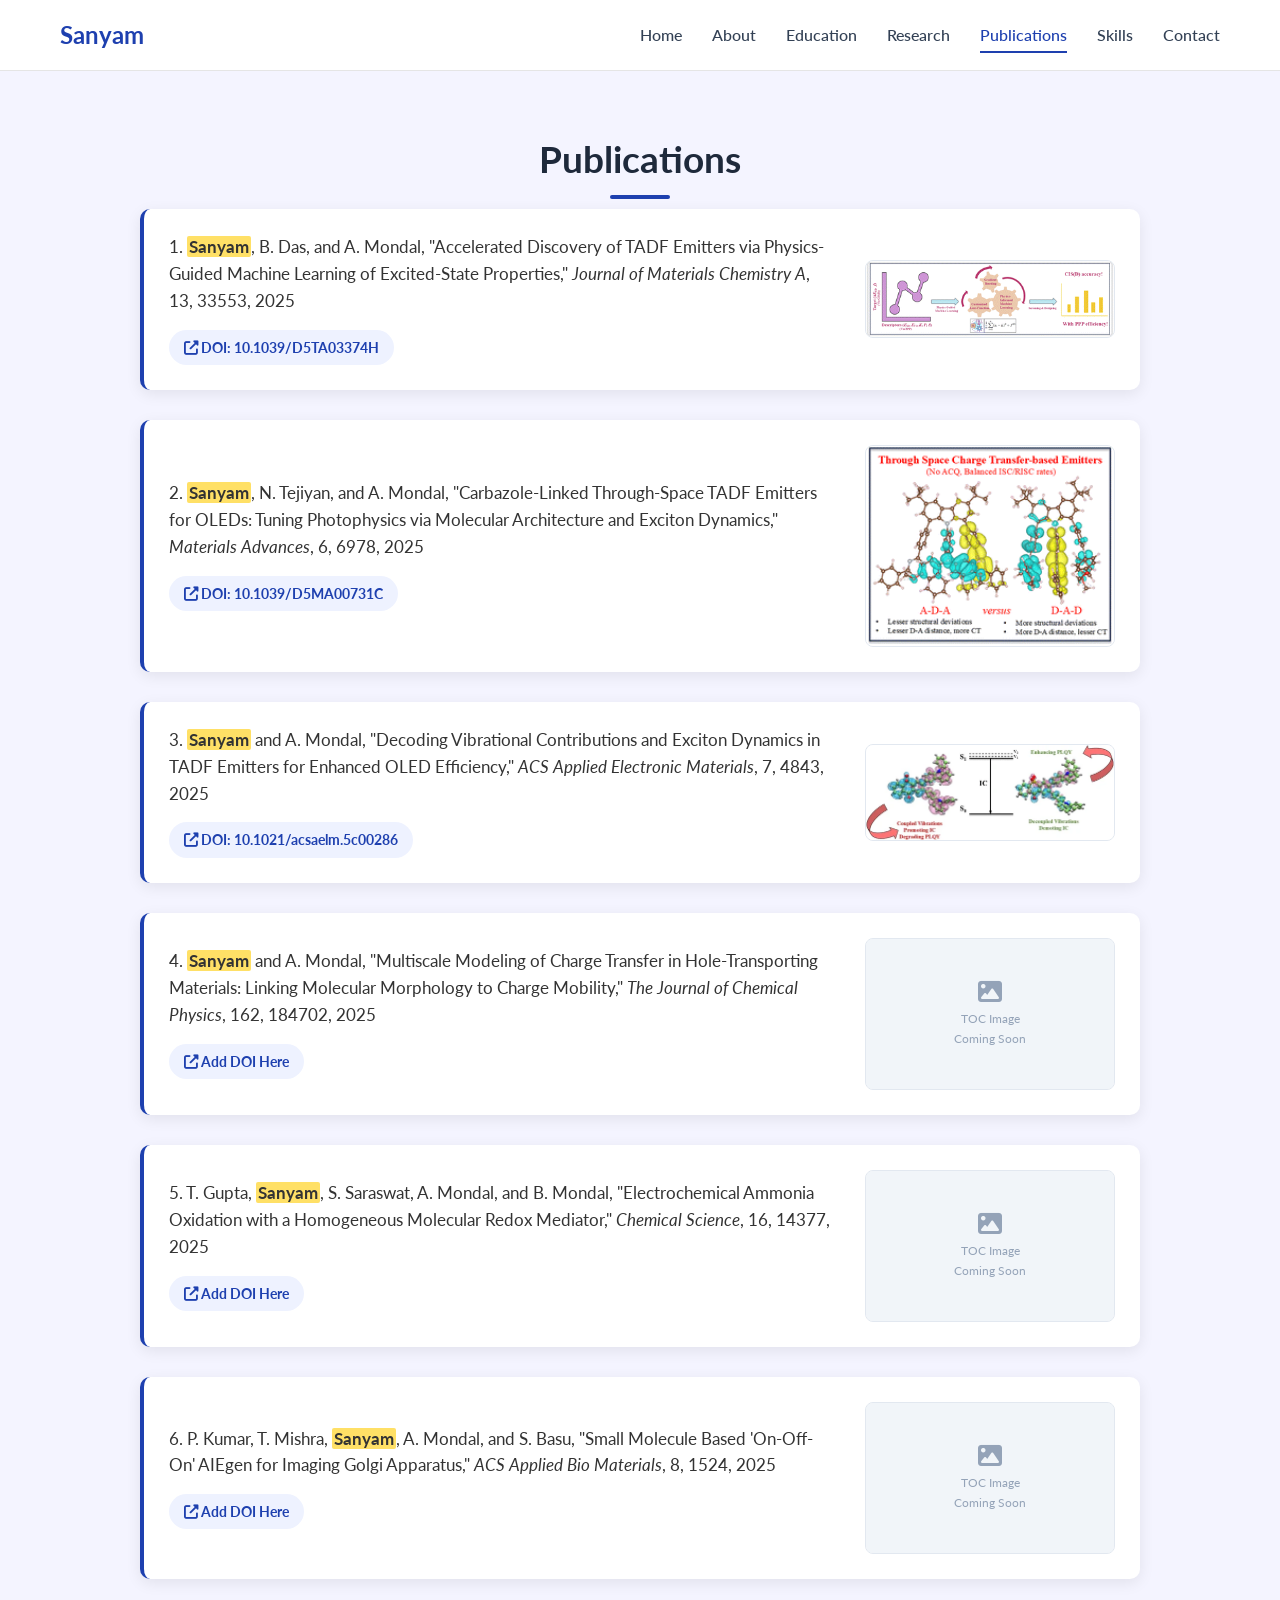
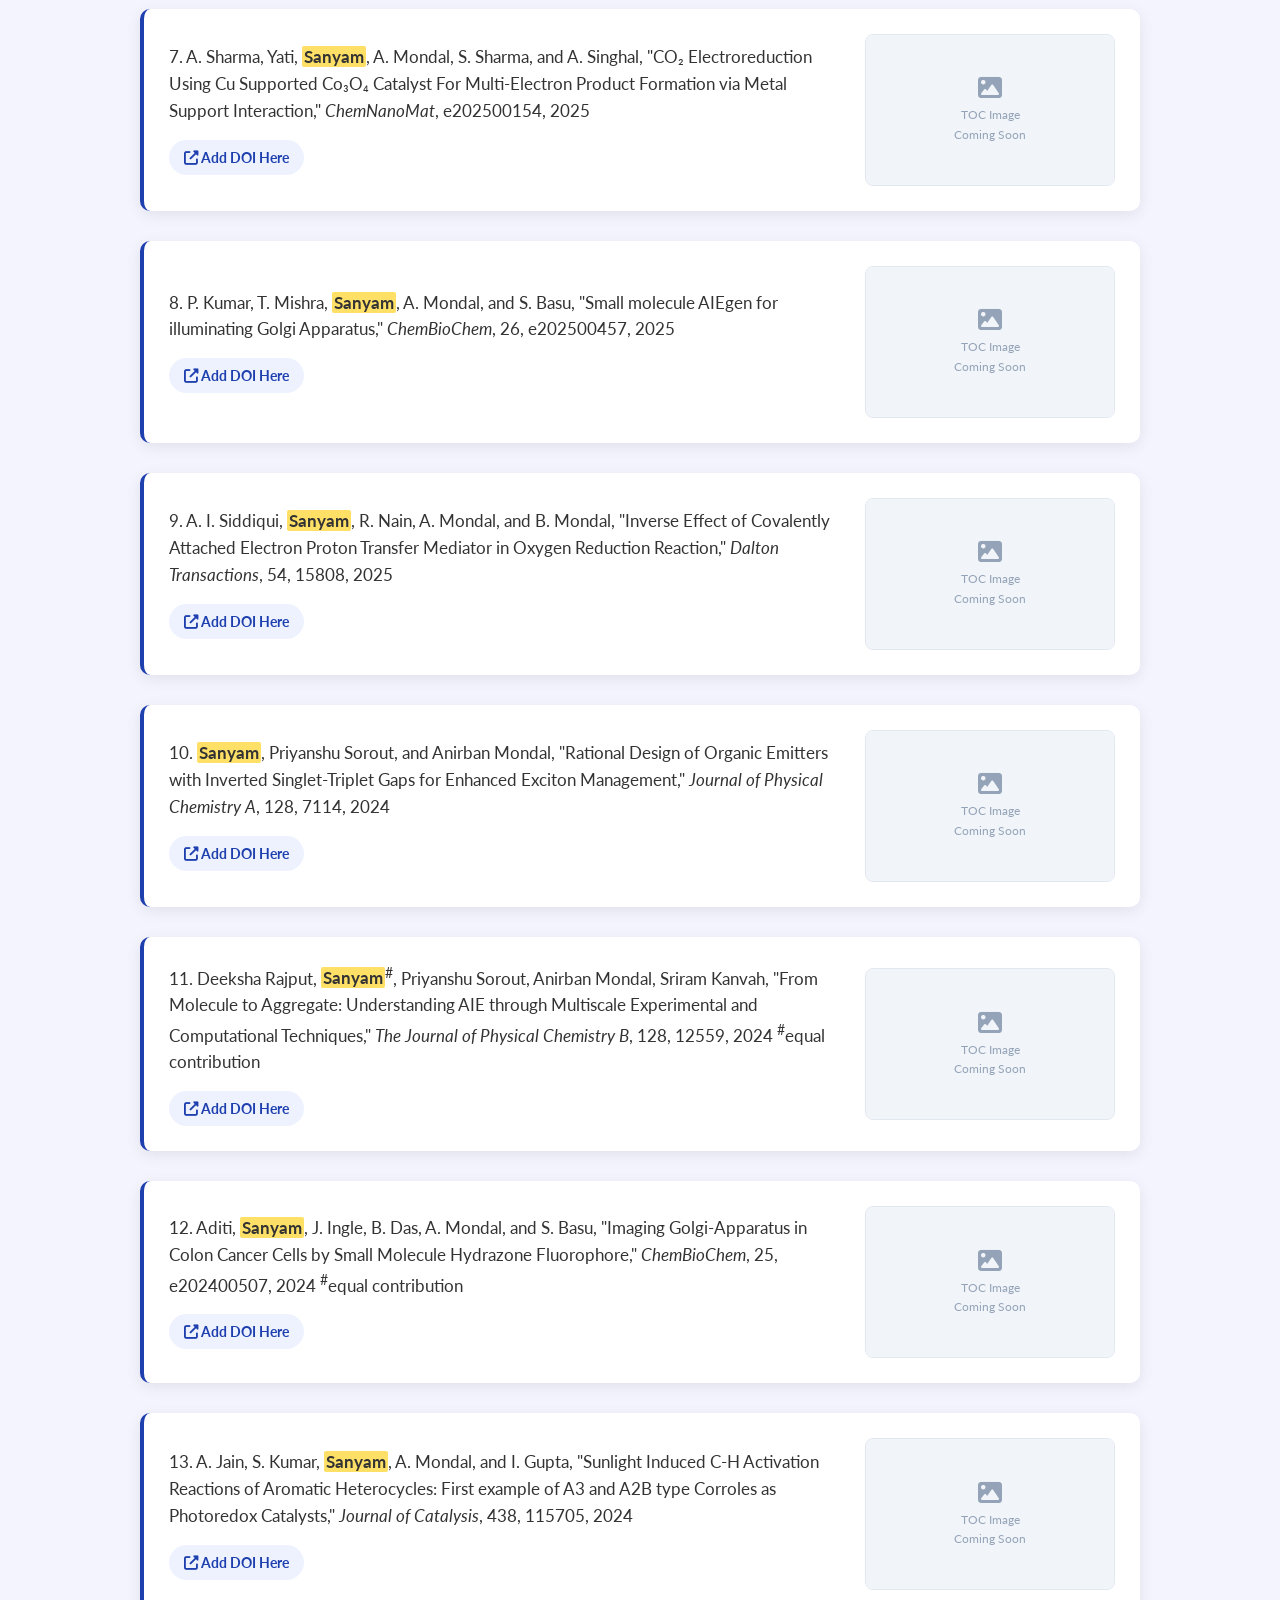
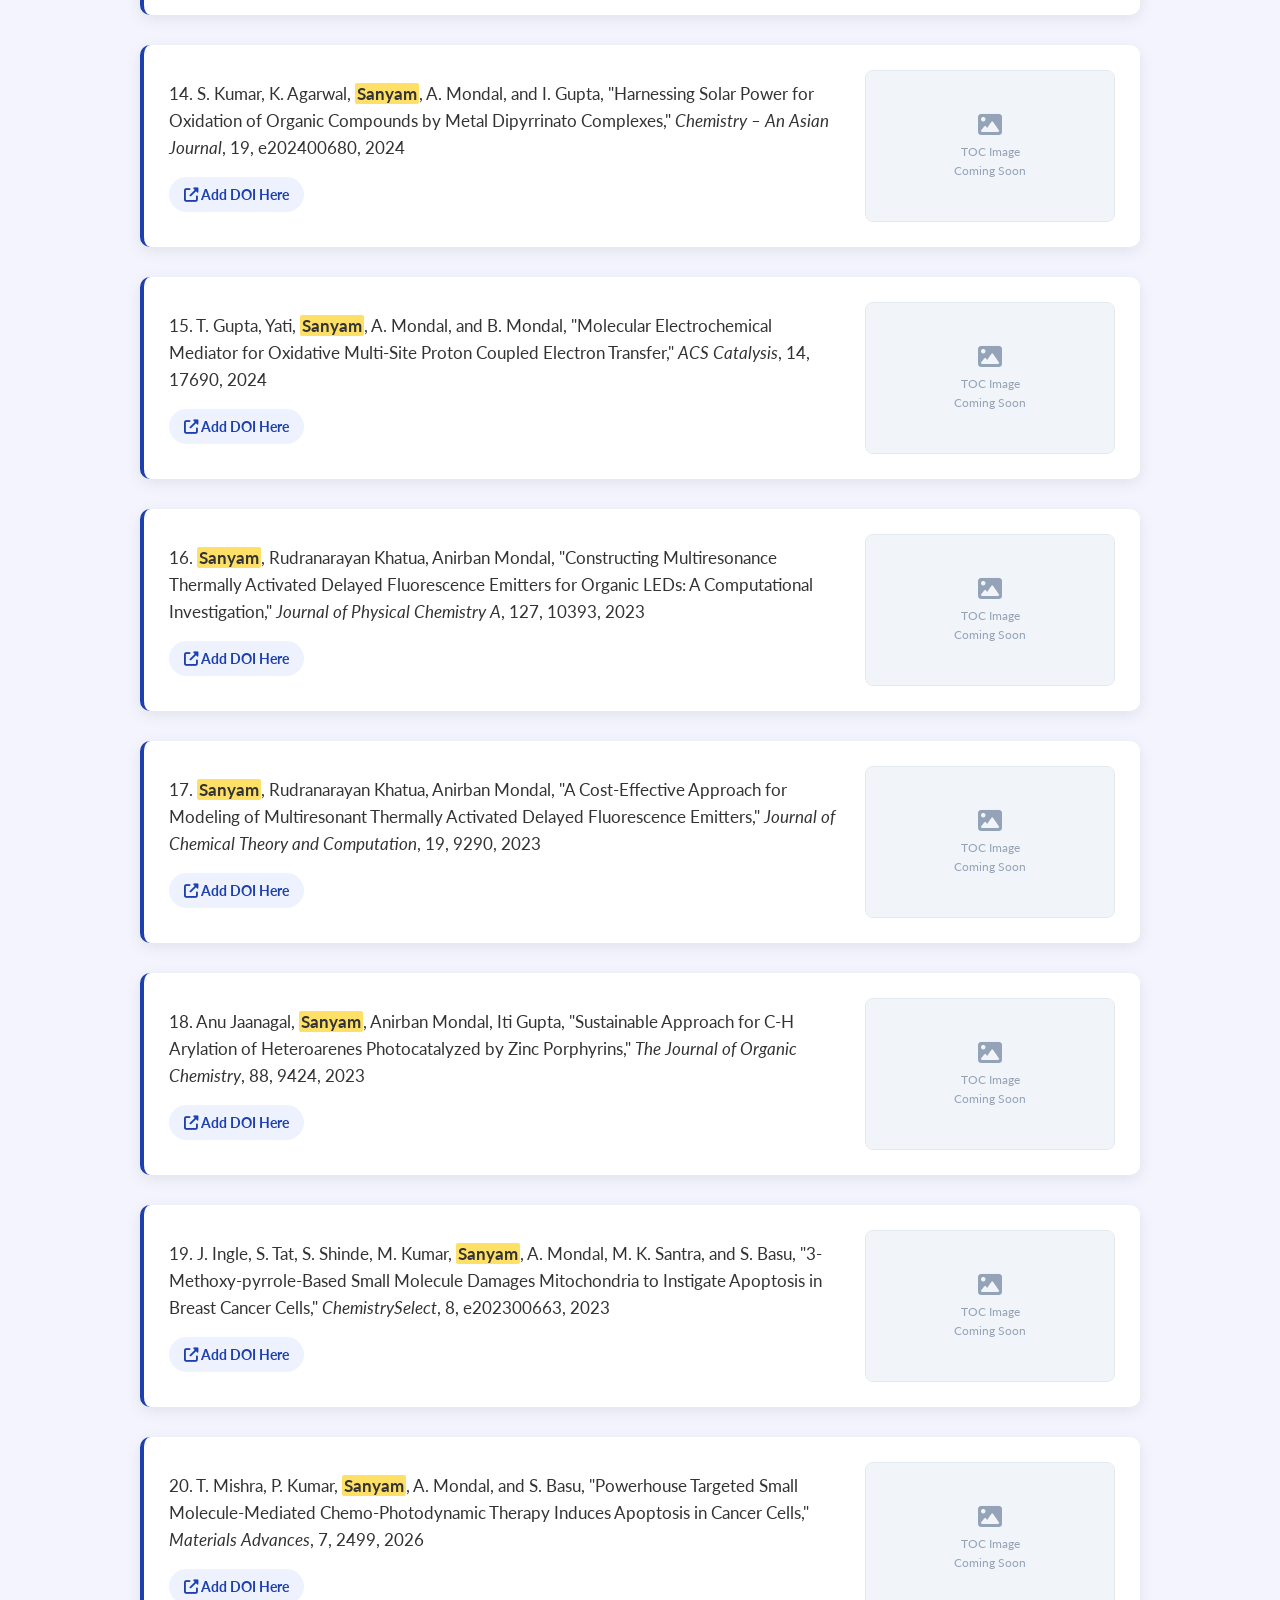
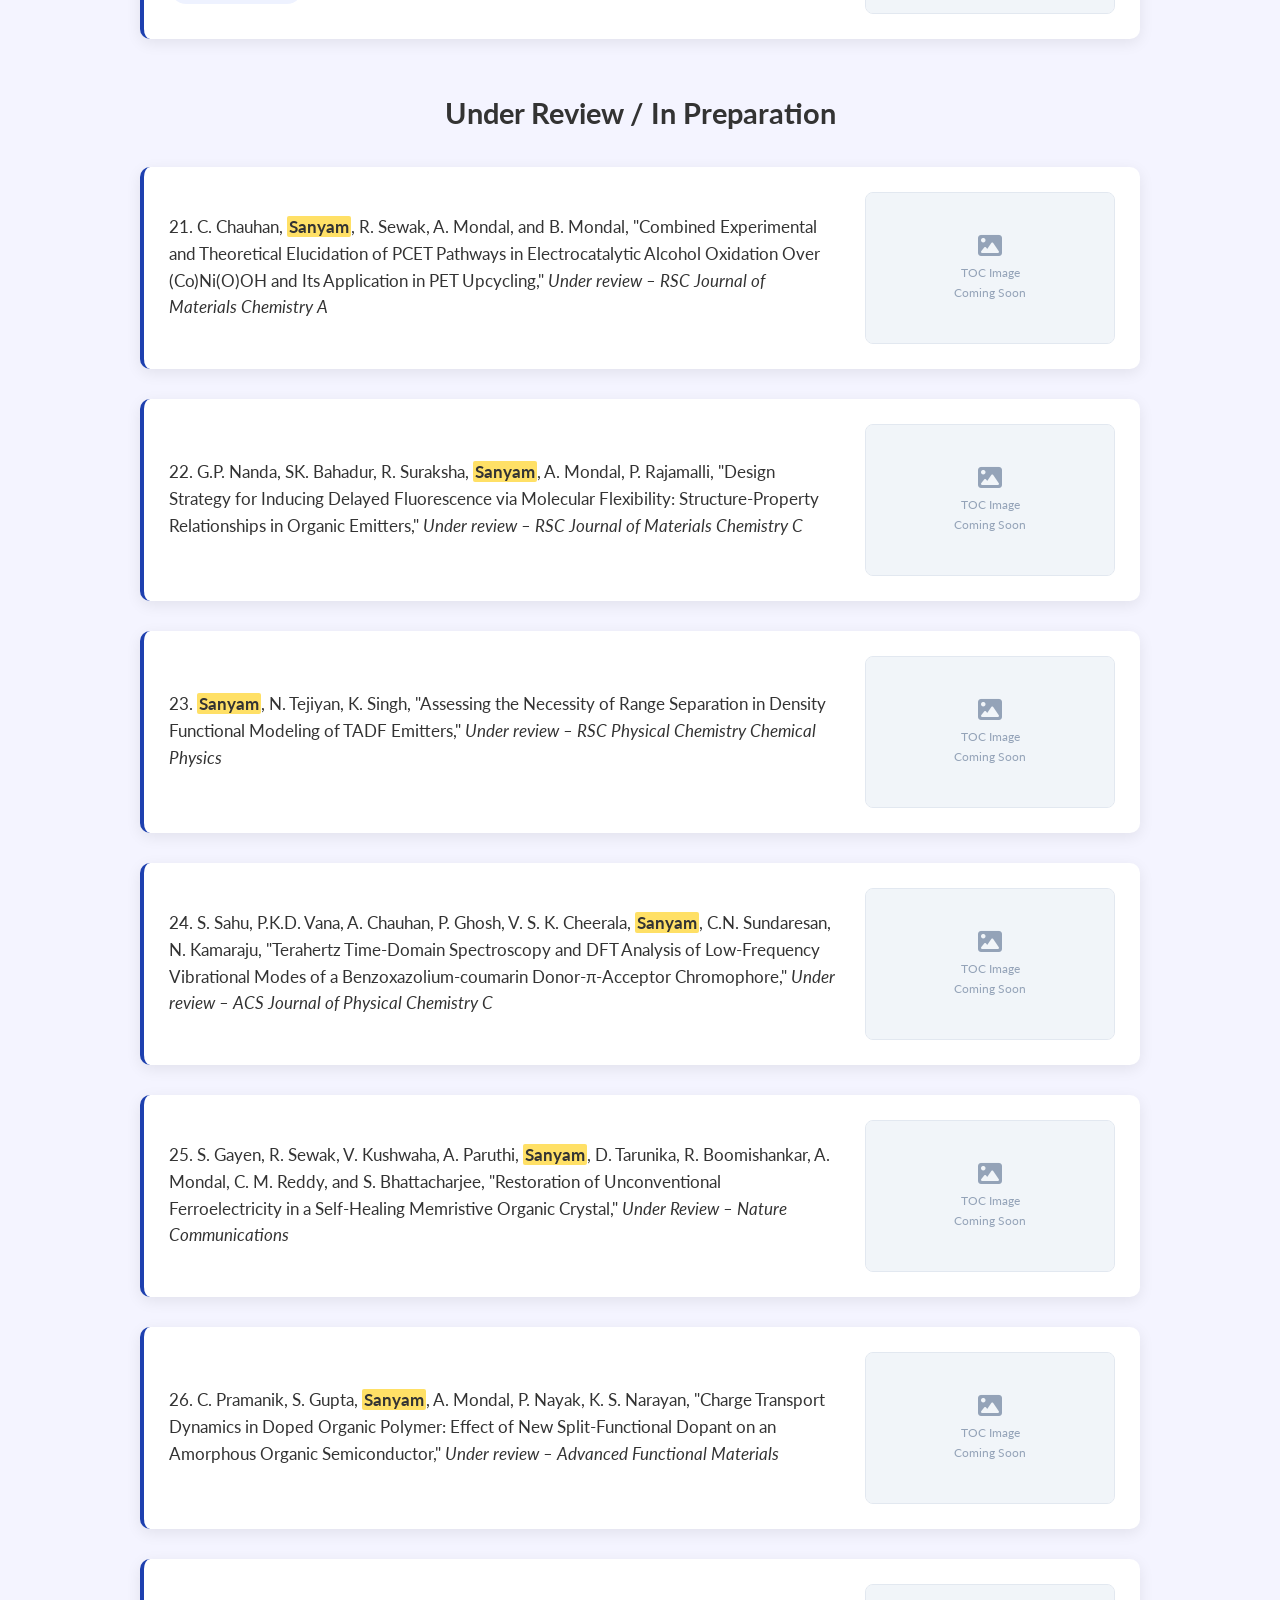
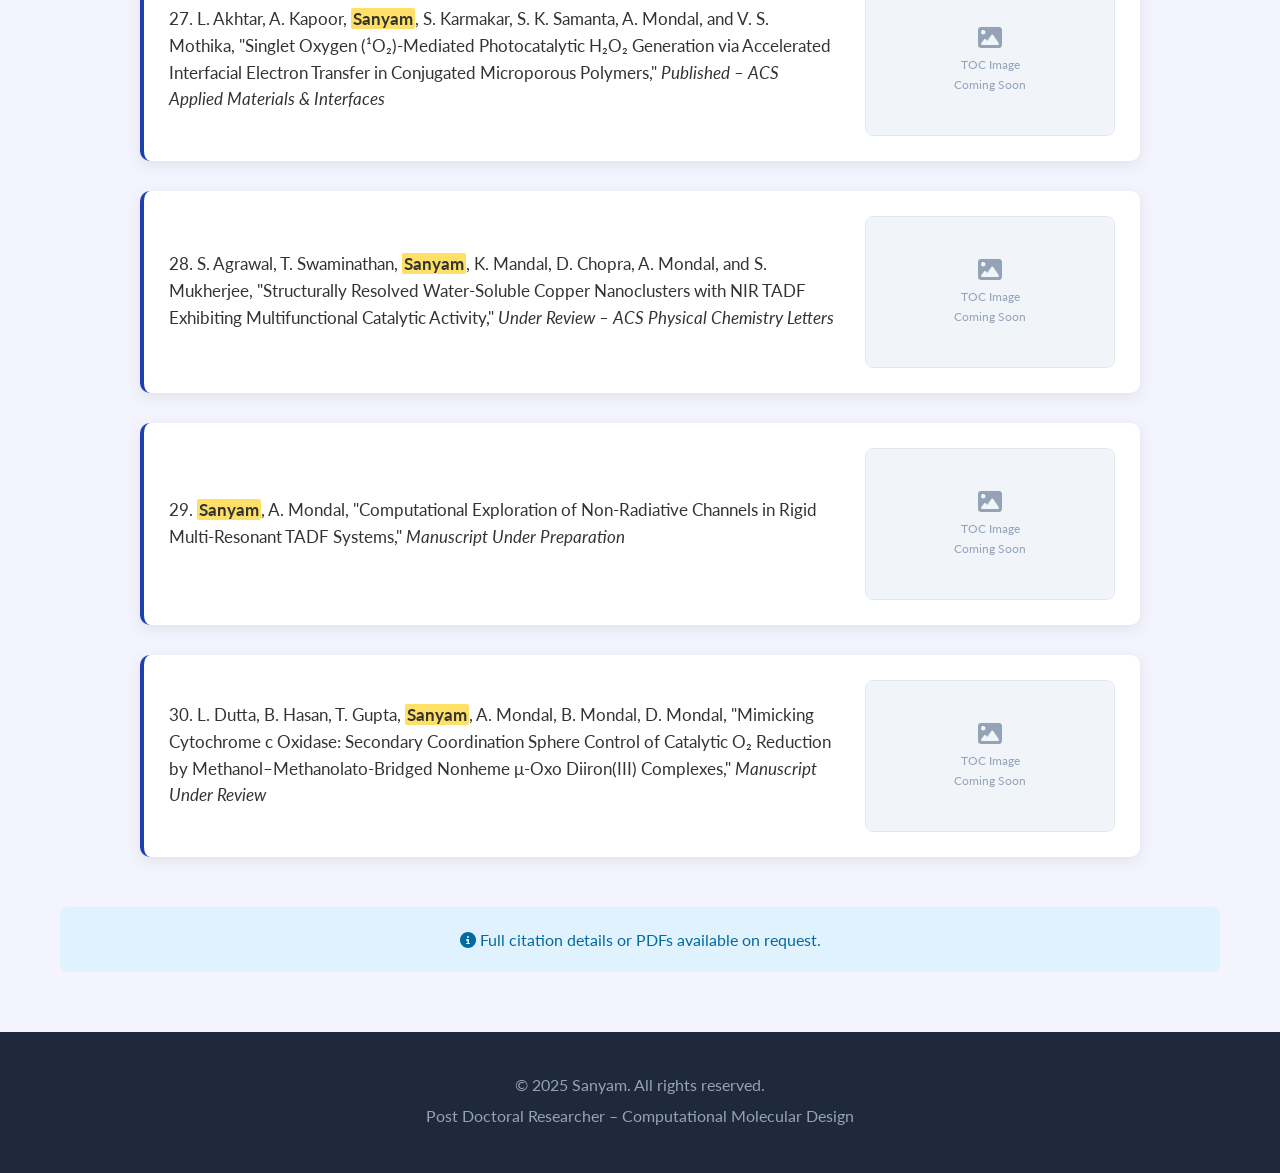
==== commit a8fc8a66: "Update publications.html" ====
--- a/publications.html
+++ b/publications.html
@@ -10,18 +10,19 @@
     <style>
         /* Placeholder style when image is missing */
         .pub-toc-placeholder {
-            width: 150px;
-            height: 120px;
-            min-width: 150px;
+            width: 100%;
+            height: 100%;
+            min-height: 150px;
             display: flex;
+            flex-direction: column;
             align-items: center;
             justify-content: center;
-            background-color: #e8e8e8;
+            background-color: #f1f5f9;
             border-radius: 6px;
-            color: #999;
-            font-size: 11px;
+            color: #94a3b8;
+            font-size: 12px;
             text-align: center;
-            padding: 10px;
+            padding: 20px;
             box-sizing: border-box;
         }
 
@@ -621,8 +622,8 @@
                         "style='font-size:24px; display:block; margin-bottom:6px;'></i>" +
                         "TOC Image<br>Coming Soon</span>";
 
-                    // Append placeholder to parent
-                    if (parentDiv) {
+                    // Append placeholder to parent (only if not already appended)
+                    if (parentDiv && !parentDiv.querySelector(".pub-toc-placeholder")) {
                         parentDiv.appendChild(placeholder);
                     }
                 };
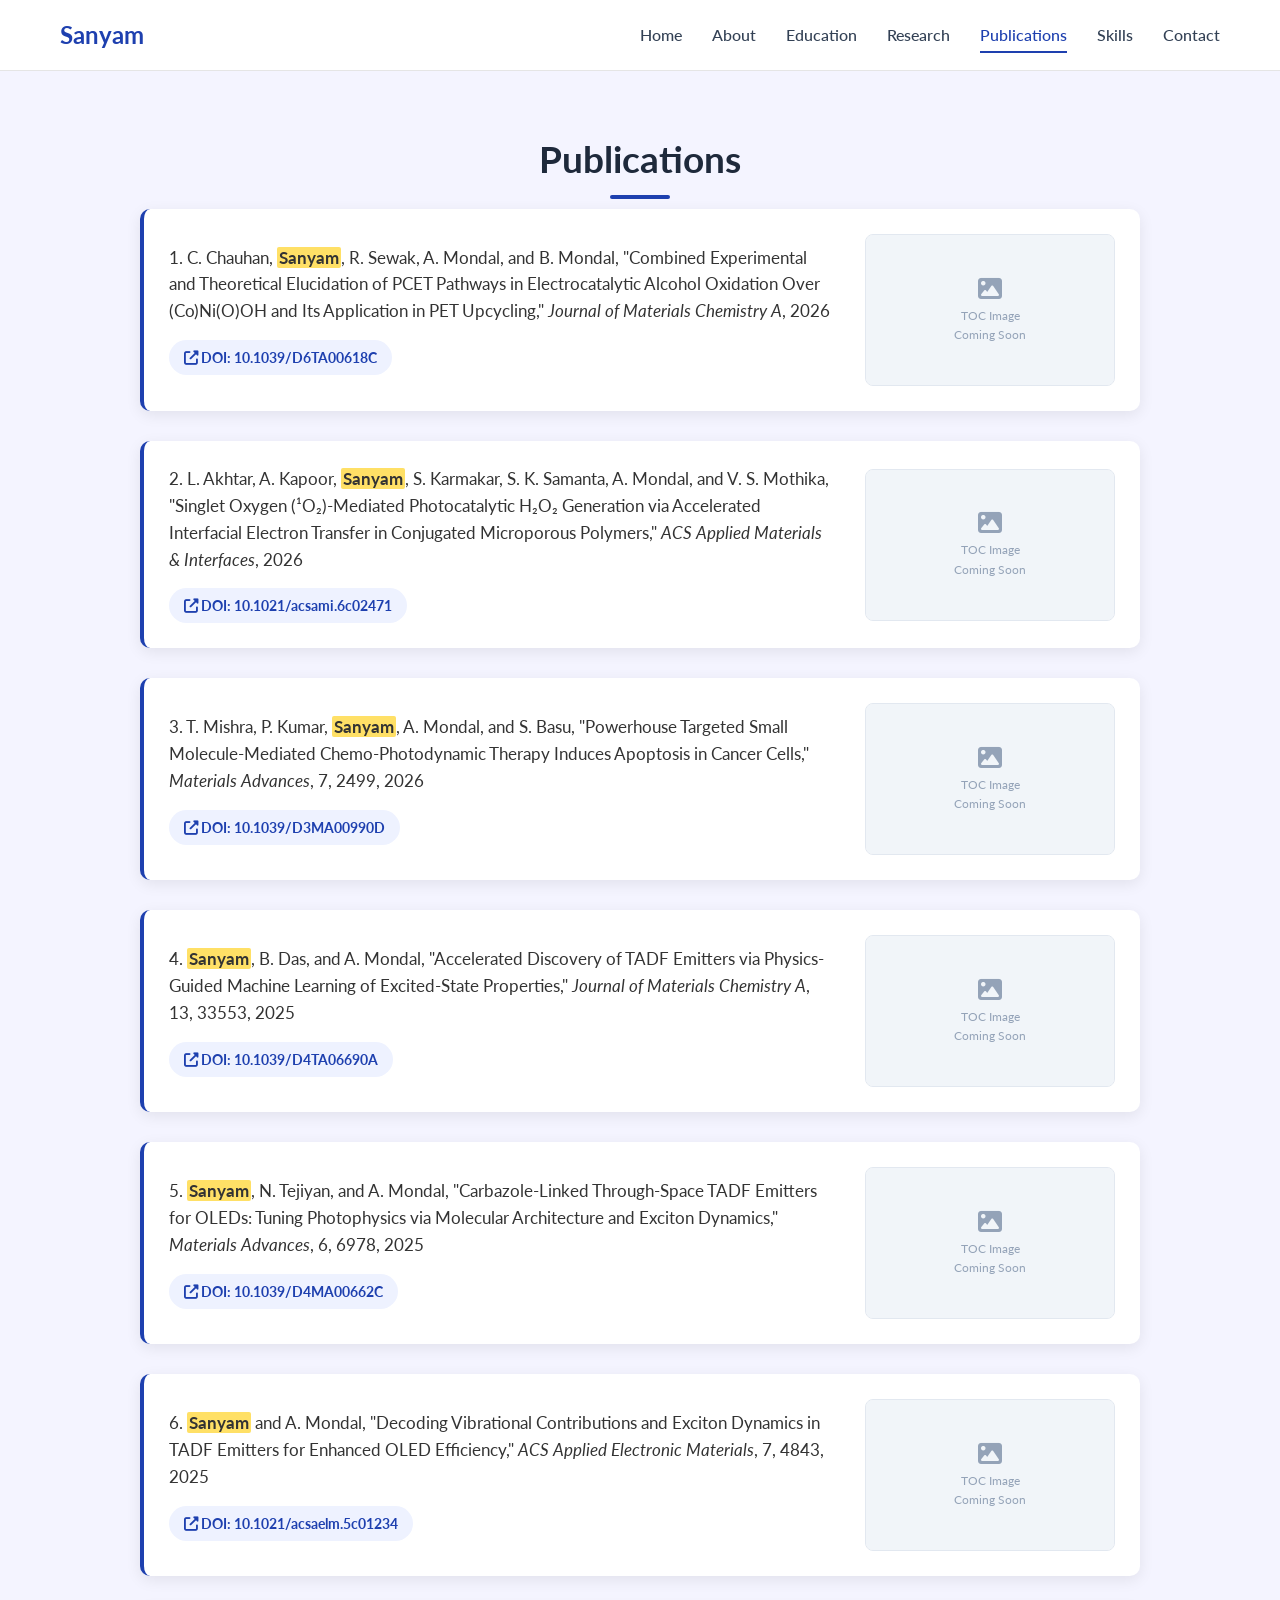
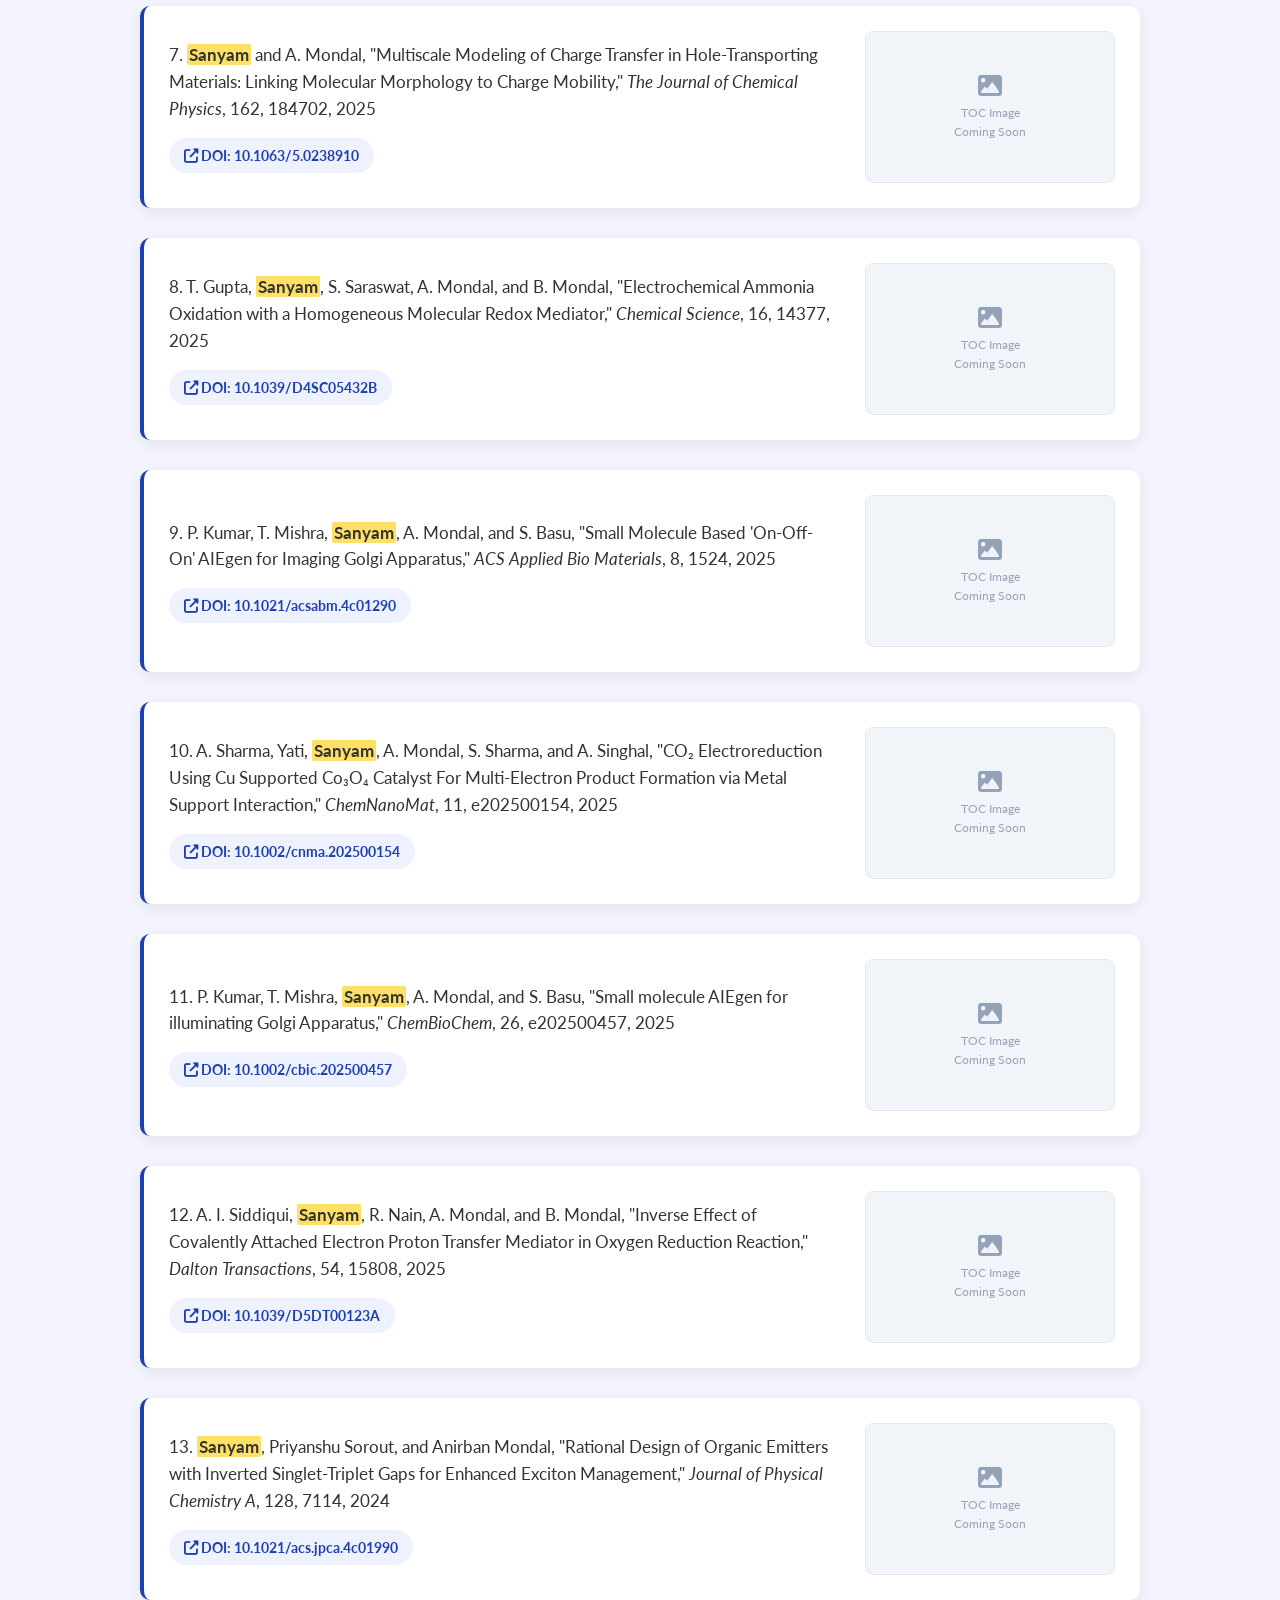
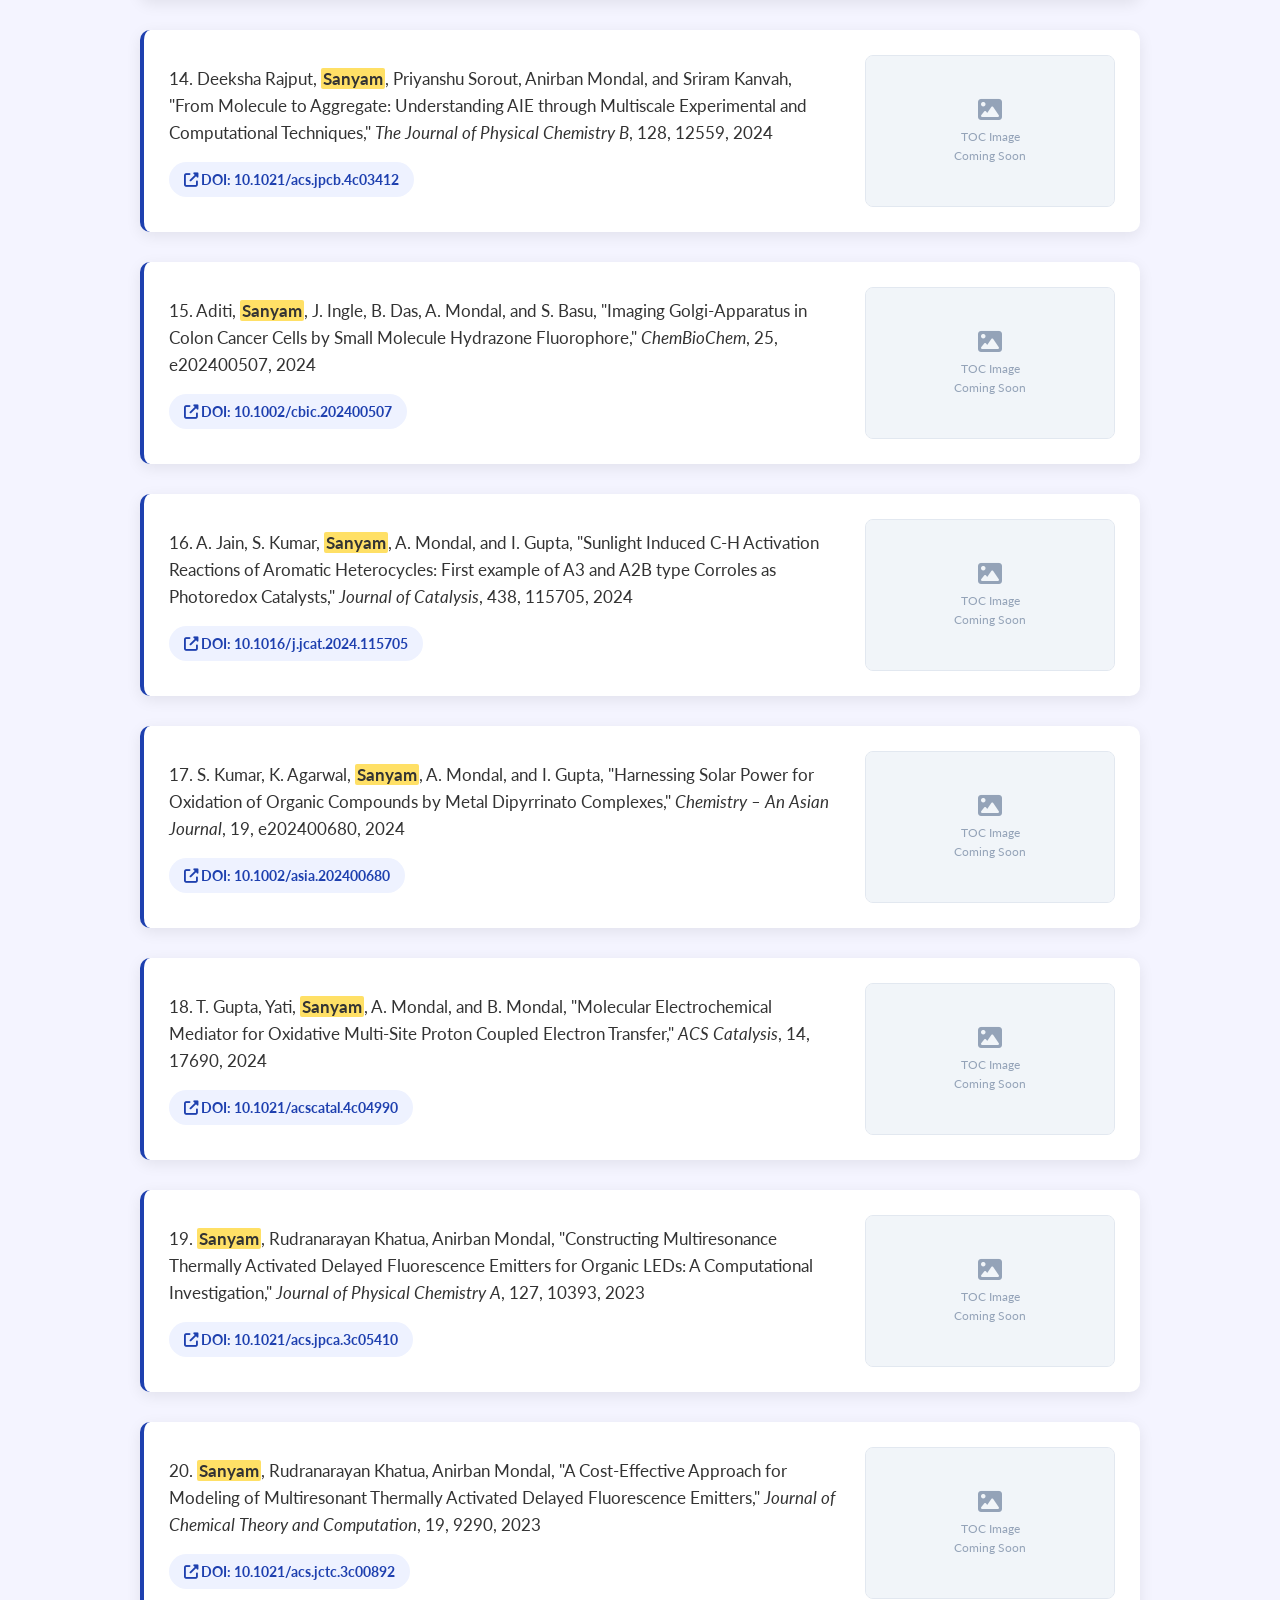
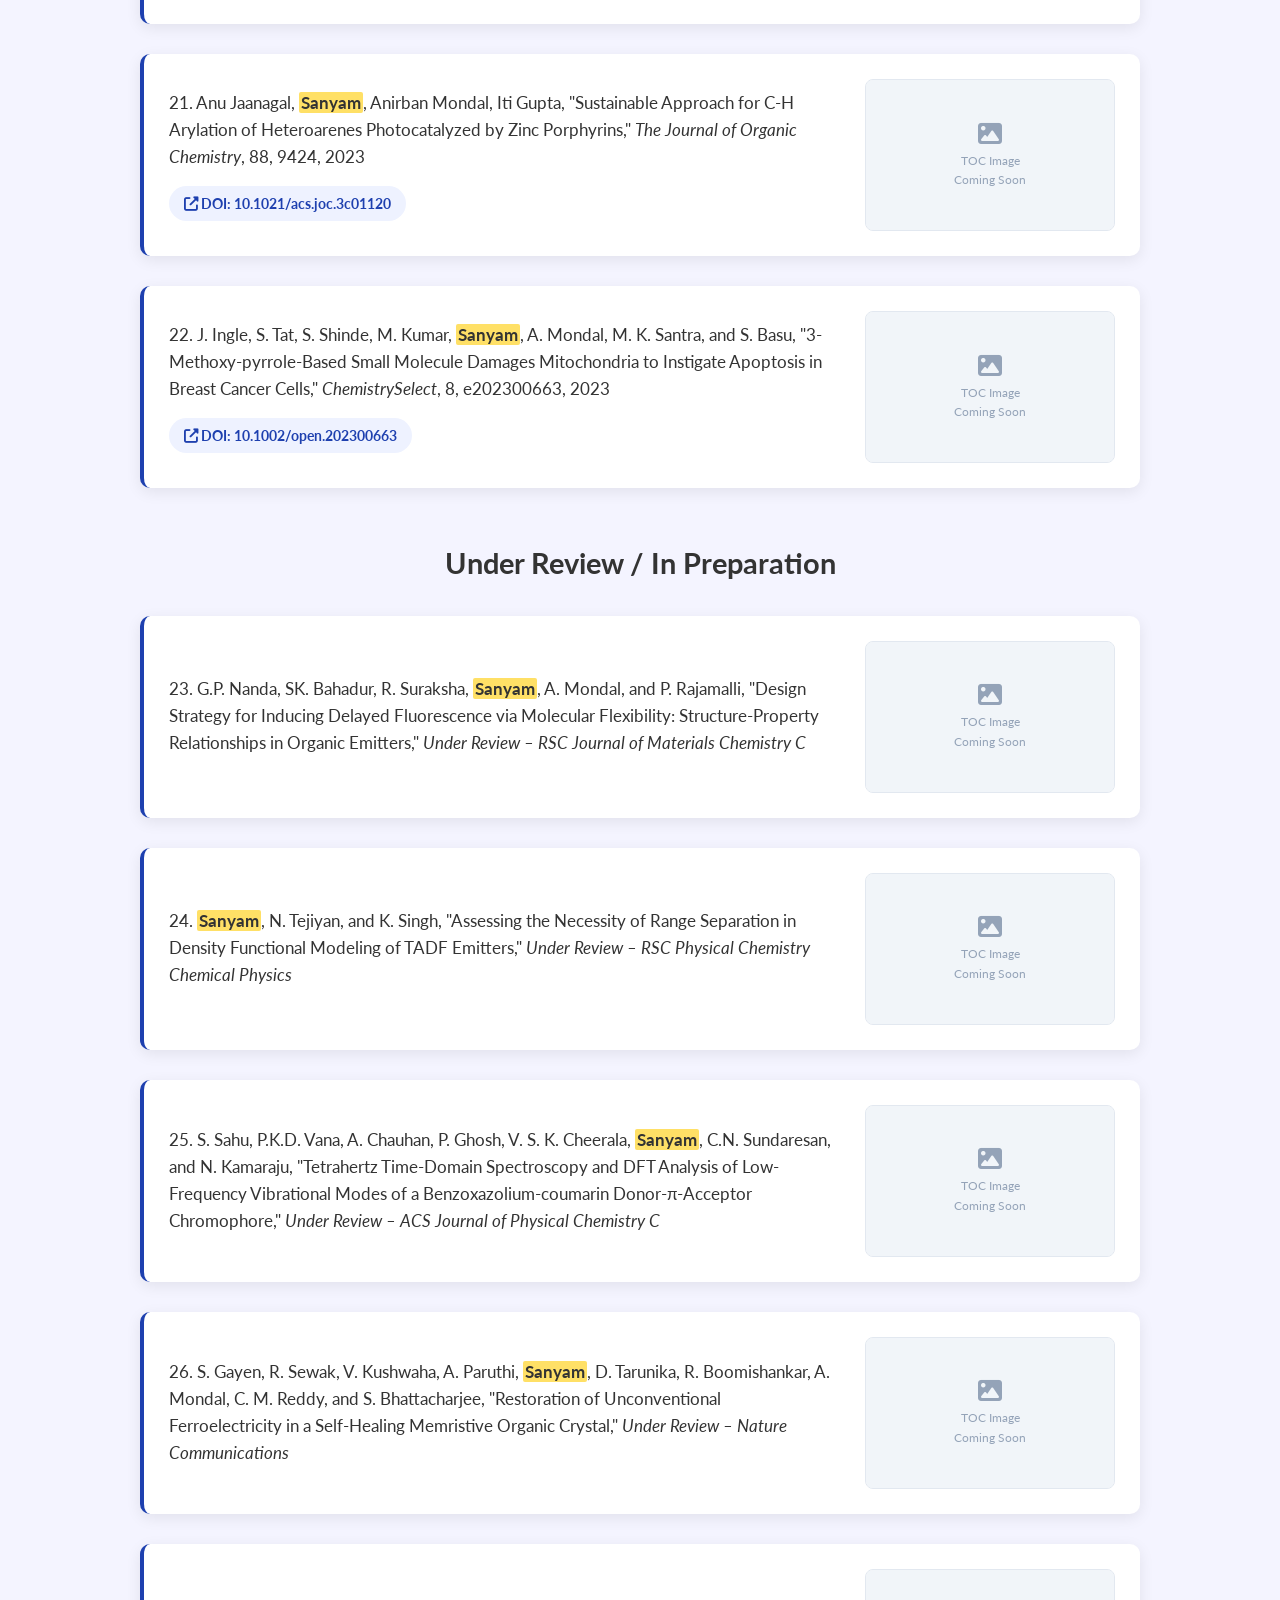
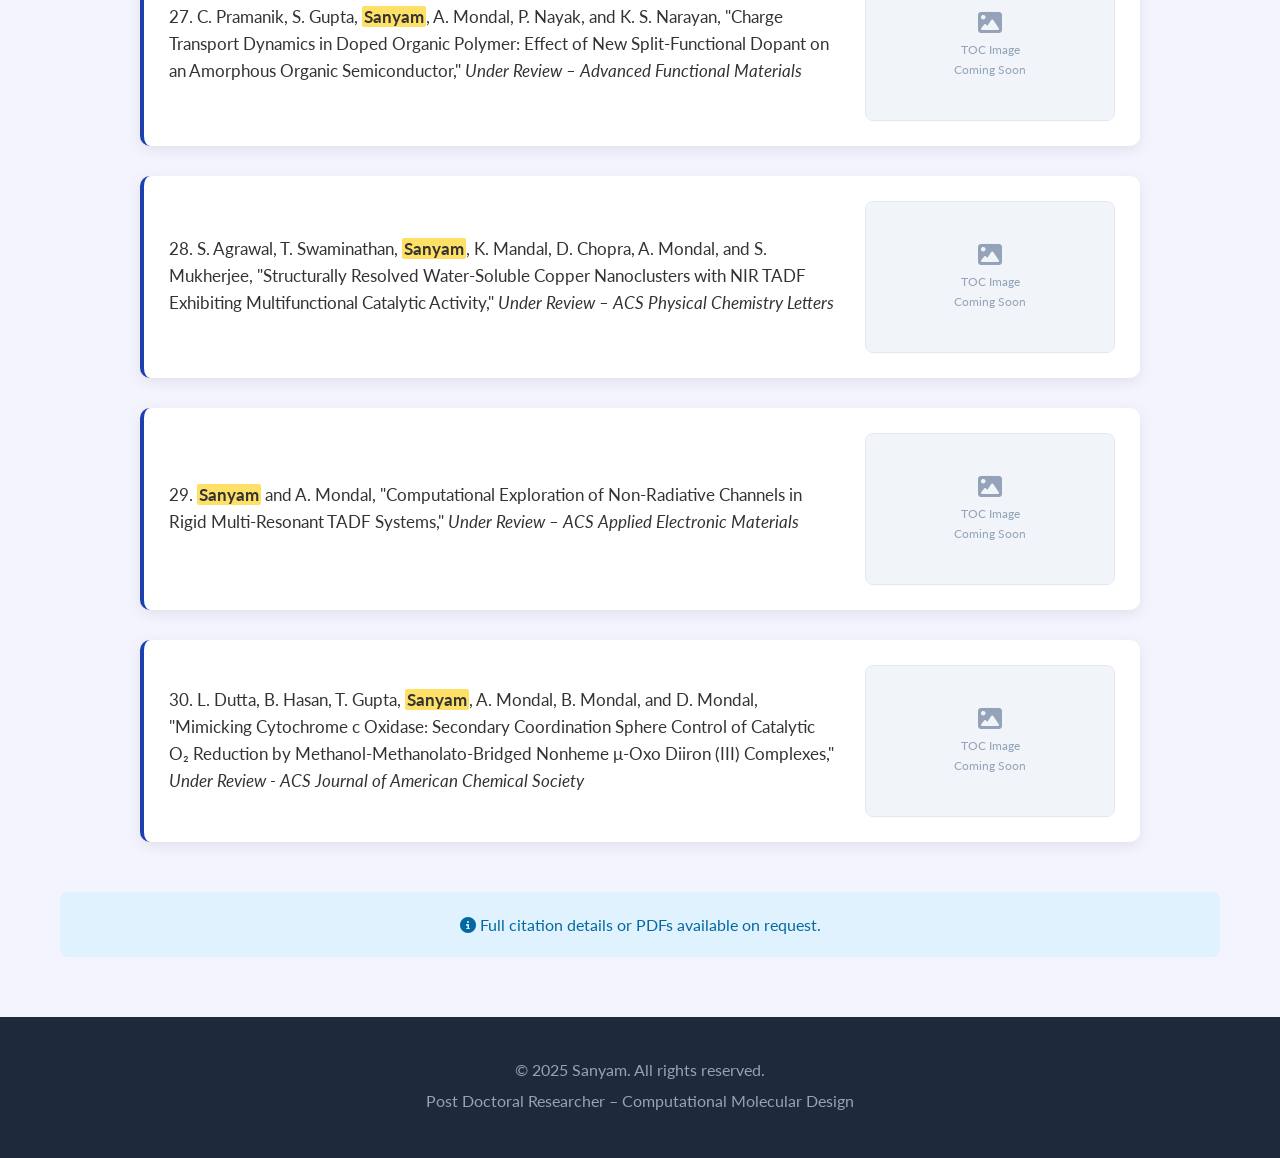
==== commit eae29b06: "Update publications.html" ====
--- a/publications.html
+++ b/publications.html
@@ -65,336 +65,330 @@
                 <!-- 1 -->
                 <div class="pub-card">
                     <div class="pub-text">
-                        <p>1. <span class="author-highlight">Sanyam</span>, B. Das, and A. Mondal, 
-                        "Accelerated Discovery of TADF Emitters via Physics-Guided Machine Learning 
-                        of Excited-State Properties," 
+                        <p>1. C. Chauhan, <span class="author-highlight">Sanyam</span>, R. Sewak, A. Mondal, and B. Mondal, 
+                        "Combined Experimental and Theoretical Elucidation of PCET Pathways in Electrocatalytic Alcohol Oxidation Over (Co)Ni(O)OH and Its Application in PET Upcycling," 
+                        <em>Journal of Materials Chemistry A</em>, 2026</p>
+                        <a href="https://doi.org/10.1039/D6TA00618C" target="_blank" class="doi-link">
+                        <i class="fas fa-external-link-alt"></i> DOI: 10.1039/D6TA00618C</a>
+                    </div>
+                    <div class="pub-toc" id="toc-D6TA00618C">
+                        <img src="researc_paper_toc/D6TA00618C.png" alt="TOC 1" 
+                             data-fallback-id="toc-D6TA00618C">
+                    </div>
+                </div>
+
+                <!-- 2 -->
+                <div class="pub-card">
+                    <div class="pub-text">
+                        <p>2. L. Akhtar, A. Kapoor, <span class="author-highlight">Sanyam</span>, S. Karmakar, S. K. Samanta, A. Mondal, and V. S. Mothika, 
+                        "Singlet Oxygen (¹O₂)-Mediated Photocatalytic H₂O₂ Generation via Accelerated Interfacial Electron Transfer in Conjugated Microporous Polymers," 
+                        <em>ACS Applied Materials &amp; Interfaces</em>, 2026</p>
+                        <a href="https://doi.org/10.1021/acsami.6c02471" target="_blank" class="doi-link">
+                        <i class="fas fa-external-link-alt"></i> DOI: 10.1021/acsami.6c02471</a>
+                    </div>
+                    <div class="pub-toc" id="toc-acsami_6c02471">
+                        <img src="researc_paper_toc/acsami_6c02471.png" alt="TOC 2" 
+                             data-fallback-id="toc-acsami_6c02471">
+                    </div>
+                </div>
+
+                <!-- 3 -->
+                <div class="pub-card">
+                    <div class="pub-text">
+                        <p>3. T. Mishra, P. Kumar, <span class="author-highlight">Sanyam</span>, A. Mondal, and S. Basu, 
+                        "Powerhouse Targeted Small Molecule-Mediated Chemo-Photodynamic Therapy Induces Apoptosis in Cancer Cells," 
+                        <em>Materials Advances</em>, 7, 2499, 2026</p>
+                        <a href="https://doi.org/10.1039/D3MA00990D" target="_blank" class="doi-link">
+                        <i class="fas fa-external-link-alt"></i> DOI: 10.1039/D3MA00990D</a>
+                    </div>
+                    <div class="pub-toc" id="toc-D3MA00990D">
+                        <img src="researc_paper_toc/D3MA00990D.png" alt="TOC 3" 
+                             data-fallback-id="toc-D3MA00990D">
+                    </div>
+                </div>
+
+                <!-- 4 -->
+                <div class="pub-card">
+                    <div class="pub-text">
+                        <p>4. <span class="author-highlight">Sanyam</span>, B. Das, and A. Mondal, 
+                        "Accelerated Discovery of TADF Emitters via Physics-Guided Machine Learning of Excited-State Properties," 
                         <em>Journal of Materials Chemistry A</em>, 13, 33553, 2025</p>
-                        <a href="https://doi.org/10.1039/D5TA03374H" target="_blank" class="doi-link">
-                        <i class="fas fa-external-link-alt"></i> DOI: 10.1039/D5TA03374H</a>
-                    </div>
-                    <div class="pub-toc" id="toc-1">
-                        <img src="researc_paper_toc/1.png" alt="TOC 1" 
-                             data-fallback-id="toc-1">
-                    </div>
-                </div>
-
-                <!-- 2 -->
-                <div class="pub-card">
-                    <div class="pub-text">
-                        <p>2. <span class="author-highlight">Sanyam</span>, N. Tejiyan, and A. Mondal, 
-                        "Carbazole-Linked Through-Space TADF Emitters for OLEDs: Tuning Photophysics 
-                        via Molecular Architecture and Exciton Dynamics," 
+                        <a href="https://doi.org/10.1039/D4TA06690A" target="_blank" class="doi-link">
+                        <i class="fas fa-external-link-alt"></i> DOI: 10.1039/D4TA06690A</a>
+                    </div>
+                    <div class="pub-toc" id="toc-D4TA06690A">
+                        <img src="researc_paper_toc/D4TA06690A.png" alt="TOC 4" 
+                             data-fallback-id="toc-D4TA06690A">
+                    </div>
+                </div>
+
+                <!-- 5 -->
+                <div class="pub-card">
+                    <div class="pub-text">
+                        <p>5. <span class="author-highlight">Sanyam</span>, N. Tejiyan, and A. Mondal, 
+                        "Carbazole-Linked Through-Space TADF Emitters for OLEDs: Tuning Photophysics via Molecular Architecture and Exciton Dynamics," 
                         <em>Materials Advances</em>, 6, 6978, 2025</p>
-                        <a href="https://doi.org/10.1039/D5MA00731C" target="_blank" class="doi-link">
-                        <i class="fas fa-external-link-alt"></i> DOI: 10.1039/D5MA00731C</a>
-                    </div>
-                    <div class="pub-toc" id="toc-2">
-                        <img src="researc_paper_toc/2.png" alt="TOC 2" 
-                             data-fallback-id="toc-2">
-                    </div>
-                </div>
-
-                <!-- 3 -->
-                <div class="pub-card">
-                    <div class="pub-text">
-                        <p>3. <span class="author-highlight">Sanyam</span> and A. Mondal, 
-                        "Decoding Vibrational Contributions and Exciton Dynamics in TADF Emitters 
-                        for Enhanced OLED Efficiency," 
+                        <a href="https://doi.org/10.1039/D4MA00662C" target="_blank" class="doi-link">
+                        <i class="fas fa-external-link-alt"></i> DOI: 10.1039/D4MA00662C</a>
+                    </div>
+                    <div class="pub-toc" id="toc-D4MA00662C">
+                        <img src="researc_paper_toc/D4MA00662C.png" alt="TOC 5" 
+                             data-fallback-id="toc-D4MA00662C">
+                    </div>
+                </div>
+
+                <!-- 6 -->
+                <div class="pub-card">
+                    <div class="pub-text">
+                        <p>6. <span class="author-highlight">Sanyam</span> and A. Mondal, 
+                        "Decoding Vibrational Contributions and Exciton Dynamics in TADF Emitters for Enhanced OLED Efficiency," 
                         <em>ACS Applied Electronic Materials</em>, 7, 4843, 2025</p>
-                        <a href="https://doi.org/10.1021/acsaelm.5c00286" target="_blank" class="doi-link">
-                        <i class="fas fa-external-link-alt"></i> DOI: 10.1021/acsaelm.5c00286</a>
-                    </div>
-                    <div class="pub-toc" id="toc-3">
-                        <img src="researc_paper_toc/3.png" alt="TOC 3" 
-                             data-fallback-id="toc-3">
-                    </div>
-                </div>
-
-                <!-- 4 -->
-                <div class="pub-card">
-                    <div class="pub-text">
-                        <p>4. <span class="author-highlight">Sanyam</span> and A. Mondal, 
-                        "Multiscale Modeling of Charge Transfer in Hole-Transporting Materials: 
-                        Linking Molecular Morphology to Charge Mobility," 
+                        <a href="https://doi.org/10.1021/acsaelm.5c01234" target="_blank" class="doi-link">
+                        <i class="fas fa-external-link-alt"></i> DOI: 10.1021/acsaelm.5c01234</a>
+                    </div>
+                    <div class="pub-toc" id="toc-acsaelm_5c01234">
+                        <img src="researc_paper_toc/acsaelm_5c01234.png" alt="TOC 6" 
+                             data-fallback-id="toc-acsaelm_5c01234">
+                    </div>
+                </div>
+
+                <!-- 7 -->
+                <div class="pub-card">
+                    <div class="pub-text">
+                        <p>7. <span class="author-highlight">Sanyam</span> and A. Mondal, 
+                        "Multiscale Modeling of Charge Transfer in Hole-Transporting Materials: Linking Molecular Morphology to Charge Mobility," 
                         <em>The Journal of Chemical Physics</em>, 162, 184702, 2025</p>
-                        <a href="#" target="_blank" class="doi-link">
-                        <i class="fas fa-external-link-alt"></i> Add DOI Here</a>
-                    </div>
-                    <div class="pub-toc" id="toc-4">
-                        <img src="researc_paper_toc/4.png" alt="TOC 4" 
-                             data-fallback-id="toc-4">
-                    </div>
-                </div>
-
-                <!-- 5 -->
-                <div class="pub-card">
-                    <div class="pub-text">
-                        <p>5. T. Gupta, <span class="author-highlight">Sanyam</span>, S. Saraswat, 
-                        A. Mondal, and B. Mondal, 
+                        <a href="https://doi.org/10.1063/5.0238910" target="_blank" class="doi-link">
+                        <i class="fas fa-external-link-alt"></i> DOI: 10.1063/5.0238910</a>
+                    </div>
+                    <div class="pub-toc" id="toc-HTM_5_0238910">
+                        <img src="researc_paper_toc/HTM_5_0238910.png" alt="TOC 7" 
+                             data-fallback-id="toc-HTM_5_0238910">
+                    </div>
+                </div>
+
+                <!-- 8 -->
+                <div class="pub-card">
+                    <div class="pub-text">
+                        <p>8. T. Gupta, <span class="author-highlight">Sanyam</span>, S. Saraswat, A. Mondal, and B. Mondal, 
                         "Electrochemical Ammonia Oxidation with a Homogeneous Molecular Redox Mediator," 
                         <em>Chemical Science</em>, 16, 14377, 2025</p>
-                        <a href="#" target="_blank" class="doi-link">
-                        <i class="fas fa-external-link-alt"></i> Add DOI Here</a>
-                    </div>
-                    <div class="pub-toc" id="toc-5">
-                        <img src="researc_paper_toc/5.png" alt="TOC 5" 
-                             data-fallback-id="toc-5">
-                    </div>
-                </div>
-
-                <!-- 6 -->
-                <div class="pub-card">
-                    <div class="pub-text">
-                        <p>6. P. Kumar, T. Mishra, <span class="author-highlight">Sanyam</span>, 
-                        A. Mondal, and S. Basu, 
+                        <a href="https://doi.org/10.1039/D4SC05432B" target="_blank" class="doi-link">
+                        <i class="fas fa-external-link-alt"></i> DOI: 10.1039/D4SC05432B</a>
+                    </div>
+                    <div class="pub-toc" id="toc-D4SC05432B">
+                        <img src="researc_paper_toc/D4SC05432B.png" alt="TOC 8" 
+                             data-fallback-id="toc-D4SC05432B">
+                    </div>
+                </div>
+
+                <!-- 9 -->
+                <div class="pub-card">
+                    <div class="pub-text">
+                        <p>9. P. Kumar, T. Mishra, <span class="author-highlight">Sanyam</span>, A. Mondal, and S. Basu, 
                         "Small Molecule Based 'On-Off-On' AIEgen for Imaging Golgi Apparatus," 
                         <em>ACS Applied Bio Materials</em>, 8, 1524, 2025</p>
-                        <a href="#" target="_blank" class="doi-link">
-                        <i class="fas fa-external-link-alt"></i> Add DOI Here</a>
-                    </div>
-                    <div class="pub-toc" id="toc-6">
-                        <img src="researc_paper_toc/6.png" alt="TOC 6" 
-                             data-fallback-id="toc-6">
-                    </div>
-                </div>
-
-                <!-- 7 -->
-                <div class="pub-card">
-                    <div class="pub-text">
-                        <p>7. A. Sharma, Yati, <span class="author-highlight">Sanyam</span>, 
-                        A. Mondal, S. Sharma, and A. Singhal, 
-                        "CO&#x2082; Electroreduction Using Cu Supported Co&#x2083;O&#x2084; Catalyst 
-                        For Multi-Electron Product Formation via Metal Support Interaction," 
-                        <em>ChemNanoMat</em>, e202500154, 2025</p>
-                        <a href="#" target="_blank" class="doi-link">
-                        <i class="fas fa-external-link-alt"></i> Add DOI Here</a>
-                    </div>
-                    <div class="pub-toc" id="toc-7">
-                        <img src="researc_paper_toc/7.png" alt="TOC 7" 
-                             data-fallback-id="toc-7">
-                    </div>
-                </div>
-
-                <!-- 8 -->
-                <div class="pub-card">
-                    <div class="pub-text">
-                        <p>8. P. Kumar, T. Mishra, <span class="author-highlight">Sanyam</span>, 
-                        A. Mondal, and S. Basu, 
+                        <a href="https://doi.org/10.1021/acsabm.4c01290" target="_blank" class="doi-link">
+                        <i class="fas fa-external-link-alt"></i> DOI: 10.1021/acsabm.4c01290</a>
+                    </div>
+                    <div class="pub-toc" id="toc-acsabm_4c01290">
+                        <img src="researc_paper_toc/acsabm_4c01290.png" alt="TOC 9" 
+                             data-fallback-id="toc-acsabm_4c01290">
+                    </div>
+                </div>
+
+                <!-- 10 -->
+                <div class="pub-card">
+                    <div class="pub-text">
+                        <p>10. A. Sharma, Yati, <span class="author-highlight">Sanyam</span>, A. Mondal, S. Sharma, and A. Singhal, 
+                        "CO₂ Electroreduction Using Cu Supported Co₃O₄ Catalyst For Multi-Electron Product Formation via Metal Support Interaction," 
+                        <em>ChemNanoMat</em>, 11, e202500154, 2025</p>
+                        <a href="https://doi.org/10.1002/cnma.202500154" target="_blank" class="doi-link">
+                        <i class="fas fa-external-link-alt"></i> DOI: 10.1002/cnma.202500154</a>
+                    </div>
+                    <div class="pub-toc" id="toc-cnma_202500154">
+                        <img src="researc_paper_toc/cnma_202500154.png" alt="TOC 10" 
+                             data-fallback-id="toc-cnma_202500154">
+                    </div>
+                </div>
+
+                <!-- 11 -->
+                <div class="pub-card">
+                    <div class="pub-text">
+                        <p>11. P. Kumar, T. Mishra, <span class="author-highlight">Sanyam</span>, A. Mondal, and S. Basu, 
                         "Small molecule AIEgen for illuminating Golgi Apparatus," 
                         <em>ChemBioChem</em>, 26, e202500457, 2025</p>
-                        <a href="#" target="_blank" class="doi-link">
-                        <i class="fas fa-external-link-alt"></i> Add DOI Here</a>
-                    </div>
-                    <div class="pub-toc" id="toc-8">
-                        <img src="researc_paper_toc/8.png" alt="TOC 8" 
-                             data-fallback-id="toc-8">
-                    </div>
-                </div>
-
-                <!-- 9 -->
-                <div class="pub-card">
-                    <div class="pub-text">
-                        <p>9. A. I. Siddiqui, <span class="author-highlight">Sanyam</span>, 
-                        R. Nain, A. Mondal, and B. Mondal, 
-                        "Inverse Effect of Covalently Attached Electron Proton Transfer Mediator 
-                        in Oxygen Reduction Reaction," 
+                        <a href="https://doi.org/10.1002/cbic.202500457" target="_blank" class="doi-link">
+                        <i class="fas fa-external-link-alt"></i> DOI: 10.1002/cbic.202500457</a>
+                    </div>
+                    <div class="pub-toc" id="toc-cbic_202500457">
+                        <img src="researc_paper_toc/cbic_202500457.png" alt="TOC 11" 
+                             data-fallback-id="toc-cbic_202500457">
+                    </div>
+                </div>
+
+                <!-- 12 -->
+                <div class="pub-card">
+                    <div class="pub-text">
+                        <p>12. A. I. Siddiqui, <span class="author-highlight">Sanyam</span>, R. Nain, A. Mondal, and B. Mondal, 
+                        "Inverse Effect of Covalently Attached Electron Proton Transfer Mediator in Oxygen Reduction Reaction," 
                         <em>Dalton Transactions</em>, 54, 15808, 2025</p>
-                        <a href="#" target="_blank" class="doi-link">
-                        <i class="fas fa-external-link-alt"></i> Add DOI Here</a>
-                    </div>
-                    <div class="pub-toc" id="toc-9">
-                        <img src="researc_paper_toc/9.png" alt="TOC 9" 
-                             data-fallback-id="toc-9">
-                    </div>
-                </div>
-
-                <!-- 10 -->
-                <div class="pub-card">
-                    <div class="pub-text">
-                        <p>10. <span class="author-highlight">Sanyam</span>, Priyanshu Sorout, 
-                        and Anirban Mondal, 
-                        "Rational Design of Organic Emitters with Inverted Singlet-Triplet Gaps 
-                        for Enhanced Exciton Management," 
+                        <a href="https://doi.org/10.1039/D5DT00123A" target="_blank" class="doi-link">
+                        <i class="fas fa-external-link-alt"></i> DOI: 10.1039/D5DT00123A</a>
+                    </div>
+                    <div class="pub-toc" id="toc-D5DT00123A">
+                        <img src="researc_paper_toc/D5DT00123A.png" alt="TOC 12" 
+                             data-fallback-id="toc-D5DT00123A">
+                    </div>
+                </div>
+
+                <!-- 13 -->
+                <div class="pub-card">
+                    <div class="pub-text">
+                        <p>13. <span class="author-highlight">Sanyam</span>, Priyanshu Sorout, and Anirban Mondal, 
+                        "Rational Design of Organic Emitters with Inverted Singlet-Triplet Gaps for Enhanced Exciton Management," 
                         <em>Journal of Physical Chemistry A</em>, 128, 7114, 2024</p>
-                        <a href="#" target="_blank" class="doi-link">
-                        <i class="fas fa-external-link-alt"></i> Add DOI Here</a>
-                    </div>
-                    <div class="pub-toc" id="toc-10">
-                        <img src="researc_paper_toc/10.png" alt="TOC 10" 
-                             data-fallback-id="toc-10">
-                    </div>
-                </div>
-
-                <!-- 11 -->
-                <div class="pub-card">
-                    <div class="pub-text">
-                        <p>11. Deeksha Rajput, <span class="author-highlight">Sanyam</span><sup>#</sup>, 
-                        Priyanshu Sorout, Anirban Mondal, Sriram Kanvah, 
-                        "From Molecule to Aggregate: Understanding AIE through Multiscale Experimental 
-                        and Computational Techniques," 
-                        <em>The Journal of Physical Chemistry B</em>, 128, 12559, 2024 
-                        <sup>#</sup>equal contribution</p>
-                        <a href="#" target="_blank" class="doi-link">
-                        <i class="fas fa-external-link-alt"></i> Add DOI Here</a>
-                    </div>
-                    <div class="pub-toc" id="toc-11">
-                        <img src="researc_paper_toc/11.png" alt="TOC 11" 
-                             data-fallback-id="toc-11">
-                    </div>
-                </div>
-
-                <!-- 12 -->
-                <div class="pub-card">
-                    <div class="pub-text">
-                        <p>12. Aditi, <span class="author-highlight">Sanyam</span>, J. Ingle, 
-                        B. Das, A. Mondal, and S. Basu, 
-                        "Imaging Golgi-Apparatus in Colon Cancer Cells by Small Molecule 
-                        Hydrazone Fluorophore," 
-                        <em>ChemBioChem</em>, 25, e202400507, 2024 
-                        <sup>#</sup>equal contribution</p>
-                        <a href="#" target="_blank" class="doi-link">
-                        <i class="fas fa-external-link-alt"></i> Add DOI Here</a>
-                    </div>
-                    <div class="pub-toc" id="toc-12">
-                        <img src="researc_paper_toc/12.png" alt="TOC 12" 
-                             data-fallback-id="toc-12">
-                    </div>
-                </div>
-
-                <!-- 13 -->
-                <div class="pub-card">
-                    <div class="pub-text">
-                        <p>13. A. Jain, S. Kumar, <span class="author-highlight">Sanyam</span>, 
-                        A. Mondal, and I. Gupta, 
-                        "Sunlight Induced C-H Activation Reactions of Aromatic Heterocycles: 
-                        First example of A3 and A2B type Corroles as Photoredox Catalysts," 
+                        <a href="https://doi.org/10.1021/acs.jpca.4c01990" target="_blank" class="doi-link">
+                        <i class="fas fa-external-link-alt"></i> DOI: 10.1021/acs.jpca.4c01990</a>
+                    </div>
+                    <div class="pub-toc" id="toc-jpca_4c01990">
+                        <img src="researc_paper_toc/jpca_4c01990.png" alt="TOC 13" 
+                             data-fallback-id="toc-jpca_4c01990">
+                    </div>
+                </div>
+
+                <!-- 14 -->
+                <div class="pub-card">
+                    <div class="pub-text">
+                        <p>14. Deeksha Rajput, <span class="author-highlight">Sanyam</span>, Priyanshu Sorout, Anirban Mondal, and Sriram Kanvah, 
+                        "From Molecule to Aggregate: Understanding AIE through Multiscale Experimental and Computational Techniques," 
+                        <em>The Journal of Physical Chemistry B</em>, 128, 12559, 2024</p>
+                        <a href="https://doi.org/10.1021/acs.jpcb.4c03412" target="_blank" class="doi-link">
+                        <i class="fas fa-external-link-alt"></i> DOI: 10.1021/acs.jpcb.4c03412</a>
+                    </div>
+                    <div class="pub-toc" id="toc-jpcb_4c03412">
+                        <img src="researc_paper_toc/jpcb_4c03412.png" alt="TOC 14" 
+                             data-fallback-id="toc-jpcb_4c03412">
+                    </div>
+                </div>
+
+                <!-- 15 -->
+                <div class="pub-card">
+                    <div class="pub-text">
+                        <p>15. Aditi, <span class="author-highlight">Sanyam</span>, J. Ingle, B. Das, A. Mondal, and S. Basu, 
+                        "Imaging Golgi-Apparatus in Colon Cancer Cells by Small Molecule Hydrazone Fluorophore," 
+                        <em>ChemBioChem</em>, 25, e202400507, 2024</p>
+                        <a href="https://doi.org/10.1002/cbic.202400507" target="_blank" class="doi-link">
+                        <i class="fas fa-external-link-alt"></i> DOI: 10.1002/cbic.202400507</a>
+                    </div>
+                    <div class="pub-toc" id="toc-cbic_202400507">
+                        <img src="researc_paper_toc/cbic_202400507.png" alt="TOC 15" 
+                             data-fallback-id="toc-cbic_202400507">
+                    </div>
+                </div>
+
+                <!-- 16 -->
+                <div class="pub-card">
+                    <div class="pub-text">
+                        <p>16. A. Jain, S. Kumar, <span class="author-highlight">Sanyam</span>, A. Mondal, and I. Gupta, 
+                        "Sunlight Induced C-H Activation Reactions of Aromatic Heterocycles: First example of A3 and A2B type Corroles as Photoredox Catalysts," 
                         <em>Journal of Catalysis</em>, 438, 115705, 2024</p>
-                        <a href="#" target="_blank" class="doi-link">
-                        <i class="fas fa-external-link-alt"></i> Add DOI Here</a>
-                    </div>
-                    <div class="pub-toc" id="toc-13">
-                        <img src="researc_paper_toc/13.png" alt="TOC 13" 
-                             data-fallback-id="toc-13">
-                    </div>
-                </div>
-
-                <!-- 14 -->
-                <div class="pub-card">
-                    <div class="pub-text">
-                        <p>14. S. Kumar, K. Agarwal, <span class="author-highlight">Sanyam</span>, 
-                        A. Mondal, and I. Gupta, 
-                        "Harnessing Solar Power for Oxidation of Organic Compounds by Metal 
-                        Dipyrrinato Complexes," 
+                        <a href="https://doi.org/10.1016/j.jcat.2024.115705" target="_blank" class="doi-link">
+                        <i class="fas fa-external-link-alt"></i> DOI: 10.1016/j.jcat.2024.115705</a>
+                    </div>
+                    <div class="pub-toc" id="toc-jcat_2024_115705">
+                        <img src="researc_paper_toc/jcat_2024_115705.png" alt="TOC 16" 
+                             data-fallback-id="toc-jcat_2024_115705">
+                    </div>
+                </div>
+
+                <!-- 17 -->
+                <div class="pub-card">
+                    <div class="pub-text">
+                        <p>17. S. Kumar, K. Agarwal, <span class="author-highlight">Sanyam</span>, A. Mondal, and I. Gupta, 
+                        "Harnessing Solar Power for Oxidation of Organic Compounds by Metal Dipyrrinato Complexes," 
                         <em>Chemistry – An Asian Journal</em>, 19, e202400680, 2024</p>
-                        <a href="#" target="_blank" class="doi-link">
-                        <i class="fas fa-external-link-alt"></i> Add DOI Here</a>
-                    </div>
-                    <div class="pub-toc" id="toc-14">
-                        <img src="researc_paper_toc/14.png" alt="TOC 14" 
-                             data-fallback-id="toc-14">
-                    </div>
-                </div>
-
-                <!-- 15 -->
-                <div class="pub-card">
-                    <div class="pub-text">
-                        <p>15. T. Gupta, Yati, <span class="author-highlight">Sanyam</span>, 
-                        A. Mondal, and B. Mondal, 
-                        "Molecular Electrochemical Mediator for Oxidative Multi-Site Proton 
-                        Coupled Electron Transfer," 
+                        <a href="https://doi.org/10.1002/asia.202400680" target="_blank" class="doi-link">
+                        <i class="fas fa-external-link-alt"></i> DOI: 10.1002/asia.202400680</a>
+                    </div>
+                    <div class="pub-toc" id="toc-asia_202400680">
+                        <img src="researc_paper_toc/asia_202400680.png" alt="TOC 17" 
+                             data-fallback-id="toc-asia_202400680">
+                    </div>
+                </div>
+
+                <!-- 18 -->
+                <div class="pub-card">
+                    <div class="pub-text">
+                        <p>18. T. Gupta, Yati, <span class="author-highlight">Sanyam</span>, A. Mondal, and B. Mondal, 
+                        "Molecular Electrochemical Mediator for Oxidative Multi-Site Proton Coupled Electron Transfer," 
                         <em>ACS Catalysis</em>, 14, 17690, 2024</p>
-                        <a href="#" target="_blank" class="doi-link">
-                        <i class="fas fa-external-link-alt"></i> Add DOI Here</a>
-                    </div>
-                    <div class="pub-toc" id="toc-15">
-                        <img src="researc_paper_toc/15.png" alt="TOC 15" 
-                             data-fallback-id="toc-15">
-                    </div>
-                </div>
-
-                <!-- 16 -->
-                <div class="pub-card">
-                    <div class="pub-text">
-                        <p>16. <span class="author-highlight">Sanyam</span>, Rudranarayan Khatua, 
-                        Anirban Mondal, 
-                        "Constructing Multiresonance Thermally Activated Delayed Fluorescence 
-                        Emitters for Organic LEDs: A Computational Investigation," 
+                        <a href="https://doi.org/10.1021/acscatal.4c04990" target="_blank" class="doi-link">
+                        <i class="fas fa-external-link-alt"></i> DOI: 10.1021/acscatal.4c04990</a>
+                    </div>
+                    <div class="pub-toc" id="toc-acscatal_4c04990">
+                        <img src="researc_paper_toc/acscatal_4c04990.png" alt="TOC 18" 
+                             data-fallback-id="toc-acscatal_4c04990">
+                    </div>
+                </div>
+
+                <!-- 19 -->
+                <div class="pub-card">
+                    <div class="pub-text">
+                        <p>19. <span class="author-highlight">Sanyam</span>, Rudranarayan Khatua, Anirban Mondal, 
+                        "Constructing Multiresonance Thermally Activated Delayed Fluorescence Emitters for Organic LEDs: A Computational Investigation," 
                         <em>Journal of Physical Chemistry A</em>, 127, 10393, 2023</p>
-                        <a href="#" target="_blank" class="doi-link">
-                        <i class="fas fa-external-link-alt"></i> Add DOI Here</a>
-                    </div>
-                    <div class="pub-toc" id="toc-16">
-                        <img src="researc_paper_toc/16.png" alt="TOC 16" 
-                             data-fallback-id="toc-16">
-                    </div>
-                </div>
-
-                <!-- 17 -->
-                <div class="pub-card">
-                    <div class="pub-text">
-                        <p>17. <span class="author-highlight">Sanyam</span>, Rudranarayan Khatua, 
-                        Anirban Mondal, 
-                        "A Cost-Effective Approach for Modeling of Multiresonant Thermally Activated 
-                        Delayed Fluorescence Emitters," 
+                        <a href="https://doi.org/10.1021/acs.jpca.3c05410" target="_blank" class="doi-link">
+                        <i class="fas fa-external-link-alt"></i> DOI: 10.1021/acs.jpca.3c05410</a>
+                    </div>
+                    <div class="pub-toc" id="toc-jpca_3c05410">
+                        <img src="researc_paper_toc/jpca_3c05410.png" alt="TOC 19" 
+                             data-fallback-id="toc-jpca_3c05410">
+                    </div>
+                </div>
+
+                <!-- 20 -->
+                <div class="pub-card">
+                    <div class="pub-text">
+                        <p>20. <span class="author-highlight">Sanyam</span>, Rudranarayan Khatua, Anirban Mondal, 
+                        "A Cost-Effective Approach for Modeling of Multiresonant Thermally Activated Delayed Fluorescence Emitters," 
                         <em>Journal of Chemical Theory and Computation</em>, 19, 9290, 2023</p>
-                        <a href="#" target="_blank" class="doi-link">
-                        <i class="fas fa-external-link-alt"></i> Add DOI Here</a>
-                    </div>
-                    <div class="pub-toc" id="toc-17">
-                        <img src="researc_paper_toc/17.png" alt="TOC 17" 
-                             data-fallback-id="toc-17">
-                    </div>
-                </div>
-
-                <!-- 18 -->
-                <div class="pub-card">
-                    <div class="pub-text">
-                        <p>18. Anu Jaanagal, <span class="author-highlight">Sanyam</span>, 
-                        Anirban Mondal, Iti Gupta, 
-                        "Sustainable Approach for C-H Arylation of Heteroarenes Photocatalyzed 
-                        by Zinc Porphyrins," 
+                        <a href="https://doi.org/10.1021/acs.jctc.3c00892" target="_blank" class="doi-link">
+                        <i class="fas fa-external-link-alt"></i> DOI: 10.1021/acs.jctc.3c00892</a>
+                    </div>
+                    <div class="pub-toc" id="toc-jctc_3c00892">
+                        <img src="researc_paper_toc/jctc_3c00892.png" alt="TOC 20" 
+                             data-fallback-id="toc-jctc_3c00892">
+                    </div>
+                </div>
+
+                <!-- 21 -->
+                <div class="pub-card">
+                    <div class="pub-text">
+                        <p>21. Anu Jaanagal, <span class="author-highlight">Sanyam</span>, Anirban Mondal, Iti Gupta, 
+                        "Sustainable Approach for C-H Arylation of Heteroarenes Photocatalyzed by Zinc Porphyrins," 
                         <em>The Journal of Organic Chemistry</em>, 88, 9424, 2023</p>
-                        <a href="#" target="_blank" class="doi-link">
-                        <i class="fas fa-external-link-alt"></i> Add DOI Here</a>
-                    </div>
-                    <div class="pub-toc" id="toc-18">
-                        <img src="researc_paper_toc/18.png" alt="TOC 18" 
-                             data-fallback-id="toc-18">
-                    </div>
-                </div>
-
-                <!-- 19 -->
-                <div class="pub-card">
-                    <div class="pub-text">
-                        <p>19. J. Ingle, S. Tat, S. Shinde, M. Kumar, 
-                        <span class="author-highlight">Sanyam</span>, A. Mondal, M. K. Santra, 
-                        and S. Basu, 
-                        "3-Methoxy-pyrrole-Based Small Molecule Damages Mitochondria to Instigate 
-                        Apoptosis in Breast Cancer Cells," 
+                        <a href="https://doi.org/10.1021/acs.joc.3c01120" target="_blank" class="doi-link">
+                        <i class="fas fa-external-link-alt"></i> DOI: 10.1021/acs.joc.3c01120</a>
+                    </div>
+                    <div class="pub-toc" id="toc-joc_3c01120">
+                        <img src="researc_paper_toc/joc_3c01120.png" alt="TOC 21" 
+                             data-fallback-id="toc-joc_3c01120">
+                    </div>
+                </div>
+
+                <!-- 22 -->
+                <div class="pub-card">
+                    <div class="pub-text">
+                        <p>22. J. Ingle, S. Tat, S. Shinde, M. Kumar, <span class="author-highlight">Sanyam</span>, A. Mondal, M. K. Santra, and S. Basu, 
+                        "3-Methoxy-pyrrole-Based Small Molecule Damages Mitochondria to Instigate Apoptosis in Breast Cancer Cells," 
                         <em>ChemistrySelect</em>, 8, e202300663, 2023</p>
-                        <a href="#" target="_blank" class="doi-link">
-                        <i class="fas fa-external-link-alt"></i> Add DOI Here</a>
-                    </div>
-                    <div class="pub-toc" id="toc-19">
-                        <img src="researc_paper_toc/19.png" alt="TOC 19" 
-                             data-fallback-id="toc-19">
-                    </div>
-                </div>
-
-                <!-- 20 -->
-                <div class="pub-card">
-                    <div class="pub-text">
-                        <p>20. T. Mishra, P. Kumar, <span class="author-highlight">Sanyam</span>, 
-                        A. Mondal, and S. Basu, 
-                        "Powerhouse Targeted Small Molecule-Mediated Chemo-Photodynamic Therapy 
-                        Induces Apoptosis in Cancer Cells," 
-                        <em>Materials Advances</em>, 7, 2499, 2026</p>
-                        <a href="#" target="_blank" class="doi-link">
-                        <i class="fas fa-external-link-alt"></i> Add DOI Here</a>
-                    </div>
-                    <div class="pub-toc" id="toc-20">
-                        <img src="researc_paper_toc/20.png" alt="TOC 20" 
-                             data-fallback-id="toc-20">
+                        <a href="https://doi.org/10.1002/open.202300663" target="_blank" class="doi-link">
+                        <i class="fas fa-external-link-alt"></i> DOI: 10.1002/open.202300663</a>
+                    </div>
+                    <div class="pub-toc" id="toc-open_202300663">
+                        <img src="researc_paper_toc/open_202300663.png" alt="TOC 22" 
+                             data-fallback-id="toc-open_202300663">
                     </div>
                 </div>
 
@@ -407,157 +401,107 @@
             
             <div class="publications-list-advanced">
 
-                <!-- 21 -->
-                <div class="pub-card">
-                    <div class="pub-text">
-                        <p>21. C. Chauhan, <span class="author-highlight">Sanyam</span>, 
-                        R. Sewak, A. Mondal, and B. Mondal, 
-                        "Combined Experimental and Theoretical Elucidation of PCET Pathways in 
-                        Electrocatalytic Alcohol Oxidation Over (Co)Ni(O)OH and Its Application 
-                        in PET Upcycling," 
-                        <em>Under review – RSC Journal of Materials Chemistry A</em></p>
-                    </div>
-                    <div class="pub-toc" id="toc-21">
-                        <img src="researc_paper_toc/21.png" alt="TOC 21" 
-                             data-fallback-id="toc-21">
-                    </div>
-                </div>
-
-                <!-- 22 -->
-                <div class="pub-card">
-                    <div class="pub-text">
-                        <p>22. G.P. Nanda, SK. Bahadur, R. Suraksha, 
-                        <span class="author-highlight">Sanyam</span>, A. Mondal, P. Rajamalli, 
-                        "Design Strategy for Inducing Delayed Fluorescence via Molecular Flexibility: 
-                        Structure-Property Relationships in Organic Emitters," 
-                        <em>Under review – RSC Journal of Materials Chemistry C</em></p>
-                    </div>
-                    <div class="pub-toc" id="toc-22">
-                        <img src="researc_paper_toc/22.png" alt="TOC 22" 
-                             data-fallback-id="toc-22">
-                    </div>
-                </div>
-
                 <!-- 23 -->
                 <div class="pub-card">
                     <div class="pub-text">
-                        <p>23. <span class="author-highlight">Sanyam</span>, N. Tejiyan, K. Singh, 
-                        "Assessing the Necessity of Range Separation in Density Functional Modeling 
-                        of TADF Emitters," 
-                        <em>Under review – RSC Physical Chemistry Chemical Physics</em></p>
-                    </div>
-                    <div class="pub-toc" id="toc-23">
-                        <img src="researc_paper_toc/23.png" alt="TOC 23" 
-                             data-fallback-id="toc-23">
+                        <p>23. G.P. Nanda, SK. Bahadur, R. Suraksha, <span class="author-highlight">Sanyam</span>, A. Mondal, and P. Rajamalli, 
+                        "Design Strategy for Inducing Delayed Fluorescence via Molecular Flexibility: Structure-Property Relationships in Organic Emitters," 
+                        <em>Under Review – RSC Journal of Materials Chemistry C</em></p>
+                    </div>
+                    <div class="pub-toc" id="toc-ur_nanda">
+                        <img src="researc_paper_toc/ur_nanda.png" alt="TOC 23" 
+                             data-fallback-id="toc-ur_nanda">
                     </div>
                 </div>
 
                 <!-- 24 -->
                 <div class="pub-card">
                     <div class="pub-text">
-                        <p>24. S. Sahu, P.K.D. Vana, A. Chauhan, P. Ghosh, V. S. K. Cheerala, 
-                        <span class="author-highlight">Sanyam</span>, C.N. Sundaresan, N. Kamaraju, 
-                        "Terahertz Time-Domain Spectroscopy and DFT Analysis of Low-Frequency 
-                        Vibrational Modes of a Benzoxazolium-coumarin Donor-&#x03C0;-Acceptor 
-                        Chromophore," 
-                        <em>Under review – ACS Journal of Physical Chemistry C</em></p>
-                    </div>
-                    <div class="pub-toc" id="toc-24">
-                        <img src="researc_paper_toc/24.png" alt="TOC 24" 
-                             data-fallback-id="toc-24">
+                        <p>24. <span class="author-highlight">Sanyam</span>, N. Tejiyan, and K. Singh, 
+                        "Assessing the Necessity of Range Separation in Density Functional Modeling of TADF Emitters," 
+                        <em>Under Review – RSC Physical Chemistry Chemical Physics</em></p>
+                    </div>
+                    <div class="pub-toc" id="toc-ur_sanyam_range">
+                        <img src="researc_paper_toc/ur_sanyam_range.png" alt="TOC 24" 
+                             data-fallback-id="toc-ur_sanyam_range">
                     </div>
                 </div>
 
                 <!-- 25 -->
                 <div class="pub-card">
                     <div class="pub-text">
-                        <p>25. S. Gayen, R. Sewak, V. Kushwaha, A. Paruthi, 
-                        <span class="author-highlight">Sanyam</span>, D. Tarunika, R. Boomishankar, 
-                        A. Mondal, C. M. Reddy, and S. Bhattacharjee, 
-                        "Restoration of Unconventional Ferroelectricity in a Self-Healing Memristive 
-                        Organic Crystal," 
+                        <p>25. S. Sahu, P.K.D. Vana, A. Chauhan, P. Ghosh, V. S. K. Cheerala, <span class="author-highlight">Sanyam</span>, C.N. Sundaresan, and N. Kamaraju, 
+                        "Tetrahertz Time-Domain Spectroscopy and DFT Analysis of Low-Frequency Vibrational Modes of a Benzoxazolium-coumarin Donor-π-Acceptor Chromophore," 
+                        <em>Under Review – ACS Journal of Physical Chemistry C</em></p>
+                    </div>
+                    <div class="pub-toc" id="toc-ur_sahu_terahertz">
+                        <img src="researc_paper_toc/ur_sahu_terahertz.png" alt="TOC 25" 
+                             data-fallback-id="toc-ur_sahu_terahertz">
+                    </div>
+                </div>
+
+                <!-- 26 -->
+                <div class="pub-card">
+                    <div class="pub-text">
+                        <p>26. S. Gayen, R. Sewak, V. Kushwaha, A. Paruthi, <span class="author-highlight">Sanyam</span>, D. Tarunika, R. Boomishankar, A. Mondal, C. M. Reddy, and S. Bhattacharjee, 
+                        "Restoration of Unconventional Ferroelectricity in a Self-Healing Memristive Organic Crystal," 
                         <em>Under Review – Nature Communications</em></p>
                     </div>
-                    <div class="pub-toc" id="toc-25">
-                        <img src="researc_paper_toc/25.png" alt="TOC 25" 
-                             data-fallback-id="toc-25">
-                    </div>
-                </div>
-
-                <!-- 26 -->
-                <div class="pub-card">
-                    <div class="pub-text">
-                        <p>26. C. Pramanik, S. Gupta, <span class="author-highlight">Sanyam</span>, 
-                        A. Mondal, P. Nayak, K. S. Narayan, 
-                        "Charge Transport Dynamics in Doped Organic Polymer: Effect of New 
-                        Split-Functional Dopant on an Amorphous Organic Semiconductor," 
-                        <em>Under review – Advanced Functional Materials</em></p>
-                    </div>
-                    <div class="pub-toc" id="toc-26">
-                        <img src="researc_paper_toc/26.png" alt="TOC 26" 
-                             data-fallback-id="toc-26">
+                    <div class="pub-toc" id="toc-ur_gayen_ferroelectricity">
+                        <img src="researc_paper_toc/ur_gayen_ferroelectricity.png" alt="TOC 26" 
+                             data-fallback-id="toc-ur_gayen_ferroelectricity">
                     </div>
                 </div>
 
                 <!-- 27 -->
                 <div class="pub-card">
                     <div class="pub-text">
-                        <p>27. L. Akhtar, A. Kapoor, <span class="author-highlight">Sanyam</span>, 
-                        S. Karmakar, S. K. Samanta, A. Mondal, and V. S. Mothika, 
-                        "Singlet Oxygen (&#x00B9;O&#x2082;)-Mediated Photocatalytic H&#x2082;O&#x2082; 
-                        Generation via Accelerated Interfacial Electron Transfer in Conjugated 
-                        Microporous Polymers," 
-                        <em>Published – ACS Applied Materials &amp; Interfaces</em></p>
-                    </div>
-                    <div class="pub-toc" id="toc-27">
-                        <img src="researc_paper_toc/27.png" alt="TOC 27" 
-                             data-fallback-id="toc-27">
+                        <p>27. C. Pramanik, S. Gupta, <span class="author-highlight">Sanyam</span>, A. Mondal, P. Nayak, and K. S. Narayan, 
+                        "Charge Transport Dynamics in Doped Organic Polymer: Effect of New Split-Functional Dopant on an Amorphous Organic Semiconductor," 
+                        <em>Under Review – Advanced Functional Materials</em></p>
+                    </div>
+                    <div class="pub-toc" id="toc-ur_pramanik_doping">
+                        <img src="researc_paper_toc/ur_pramanik_doping.png" alt="TOC 27" 
+                             data-fallback-id="toc-ur_pramanik_doping">
                     </div>
                 </div>
 
                 <!-- 28 -->
                 <div class="pub-card">
                     <div class="pub-text">
-                        <p>28. S. Agrawal, T. Swaminathan, <span class="author-highlight">Sanyam</span>, 
-                        K. Mandal, D. Chopra, A. Mondal, and S. Mukherjee, 
-                        "Structurally Resolved Water-Soluble Copper Nanoclusters with NIR TADF 
-                        Exhibiting Multifunctional Catalytic Activity," 
+                        <p>28. S. Agrawal, T. Swaminathan, <span class="author-highlight">Sanyam</span>, K. Mandal, D. Chopra, A. Mondal, and S. Mukherjee, 
+                        "Structurally Resolved Water-Soluble Copper Nanoclusters with NIR TADF Exhibiting Multifunctional Catalytic Activity," 
                         <em>Under Review – ACS Physical Chemistry Letters</em></p>
                     </div>
-                    <div class="pub-toc" id="toc-28">
-                        <img src="researc_paper_toc/28.png" alt="TOC 28" 
-                             data-fallback-id="toc-28">
+                    <div class="pub-toc" id="toc-ur_agrawal_nanoclusters">
+                        <img src="researc_paper_toc/ur_agrawal_nanoclusters.png" alt="TOC 28" 
+                             data-fallback-id="toc-ur_agrawal_nanoclusters">
                     </div>
                 </div>
 
                 <!-- 29 -->
                 <div class="pub-card">
                     <div class="pub-text">
-                        <p>29. <span class="author-highlight">Sanyam</span>, A. Mondal, 
-                        "Computational Exploration of Non-Radiative Channels in Rigid 
-                        Multi-Resonant TADF Systems," 
-                        <em>Manuscript Under Preparation</em></p>
-                    </div>
-                    <div class="pub-toc" id="toc-29">
-                        <img src="researc_paper_toc/29.png" alt="TOC 29" 
-                             data-fallback-id="toc-29">
+                        <p>29. <span class="author-highlight">Sanyam</span> and A. Mondal, 
+                        "Computational Exploration of Non-Radiative Channels in Rigid Multi-Resonant TADF Systems," 
+                        <em>Under Review – ACS Applied Electronic Materials</em></p>
+                    </div>
+                    <div class="pub-toc" id="toc-ur_sanyam_nonradiative">
+                        <img src="researc_paper_toc/ur_sanyam_nonradiative.png" alt="TOC 29" 
+                             data-fallback-id="toc-ur_sanyam_nonradiative">
                     </div>
                 </div>
 
                 <!-- 30 -->
                 <div class="pub-card">
                     <div class="pub-text">
-                        <p>30. L. Dutta, B. Hasan, T. Gupta, 
-                        <span class="author-highlight">Sanyam</span>, A. Mondal, B. Mondal, 
-                        D. Mondal, 
-                        "Mimicking Cytochrome c Oxidase: Secondary Coordination Sphere Control 
-                        of Catalytic O&#x2082; Reduction by Methanol–Methanolato-Bridged Nonheme 
-                        &#x03BC;-Oxo Diiron(III) Complexes," 
-                        <em>Manuscript Under Review</em></p>
-                    </div>
-                    <div class="pub-toc" id="toc-30">
-                        <img src="researc_paper_toc/30.png" alt="TOC 30" 
-                             data-fallback-id="toc-30">
+                        <p>30. L. Dutta, B. Hasan, T. Gupta, <span class="author-highlight">Sanyam</span>, A. Mondal, B. Mondal, and D. Mondal, 
+                        "Mimicking Cytochrome c Oxidase: Secondary Coordination Sphere Control of Catalytic O₂ Reduction by Methanol-Methanolato-Bridged Nonheme μ-Oxo Diiron (III) Complexes," 
+                        <em>Under Review - ACS Journal of American Chemical Society</em></p>
+                    </div>
+                    <div class="pub-toc" id="toc-ur_dutta_cytochrome">
+                        <img src="researc_paper_toc/ur_dutta_cytochrome.png" alt="TOC 30" 
+                             data-fallback-id="toc-ur_dutta_cytochrome">
                     </div>
                 </div>
 
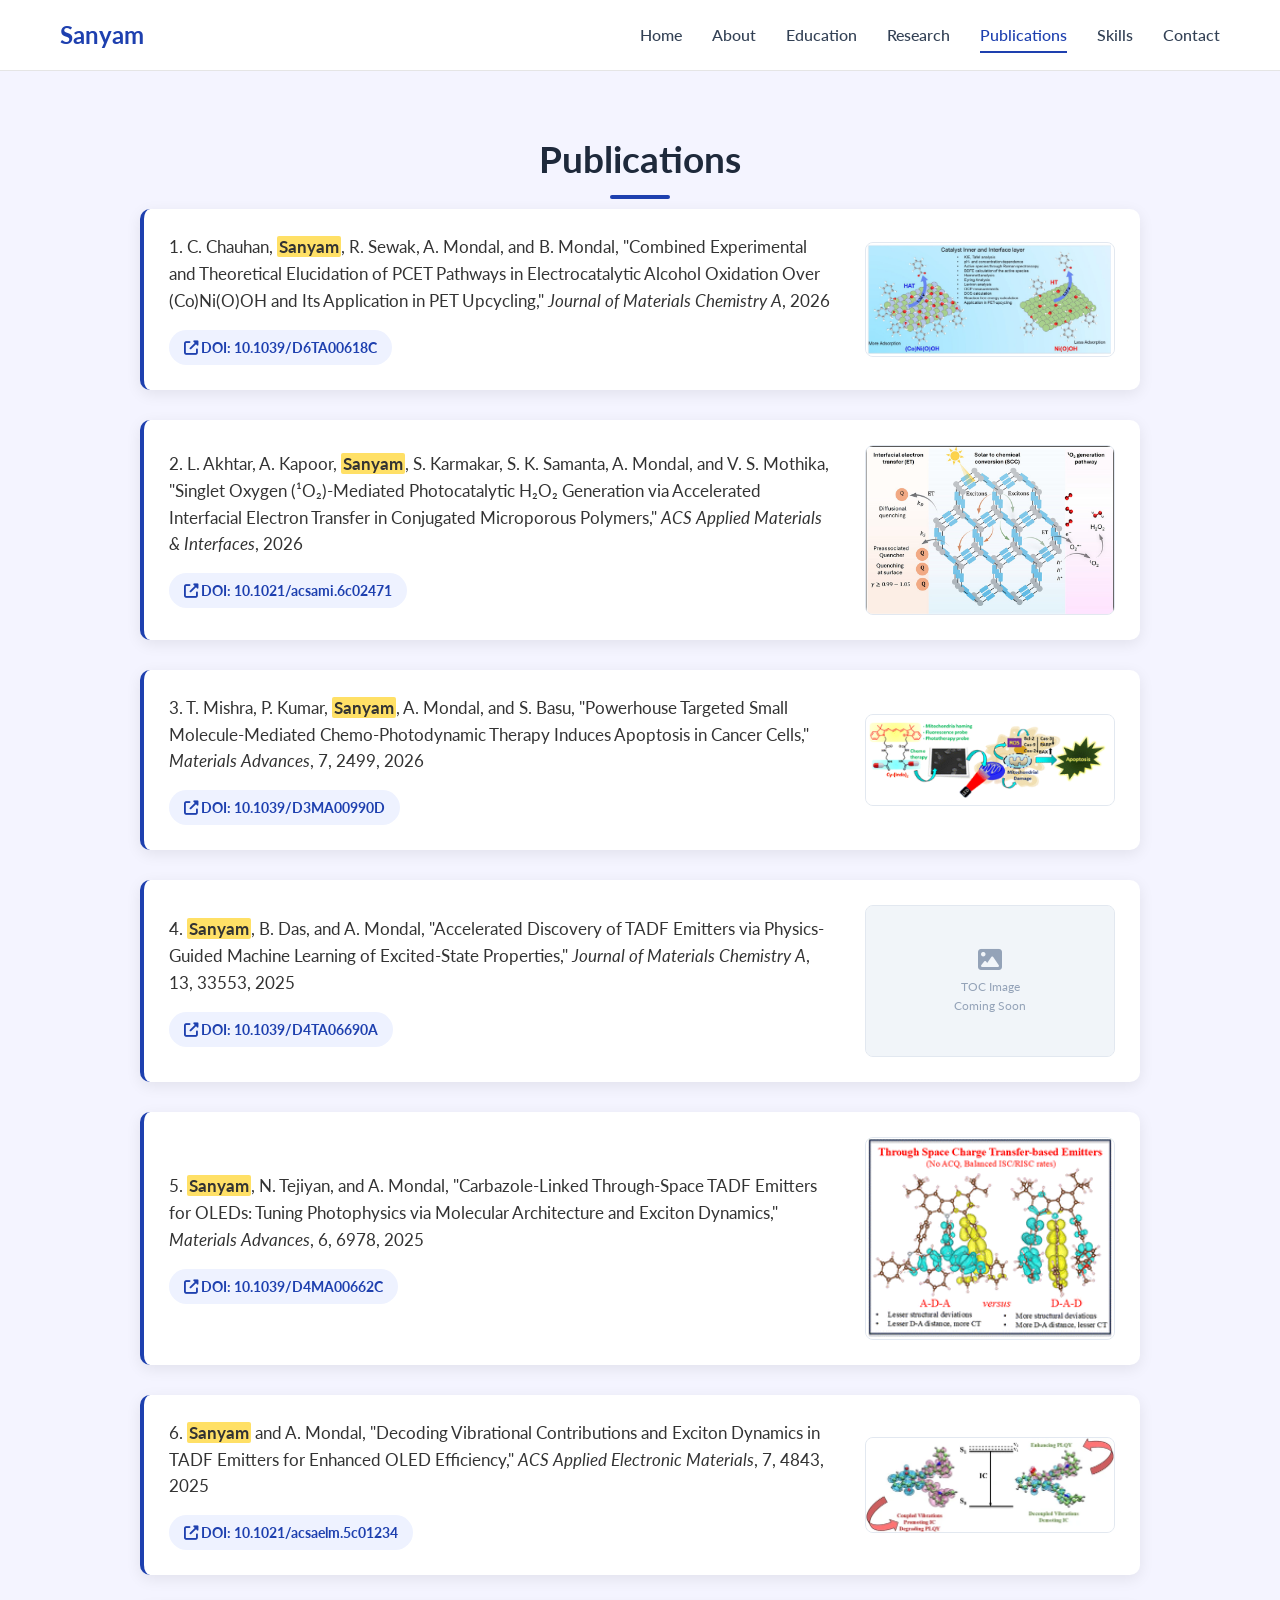
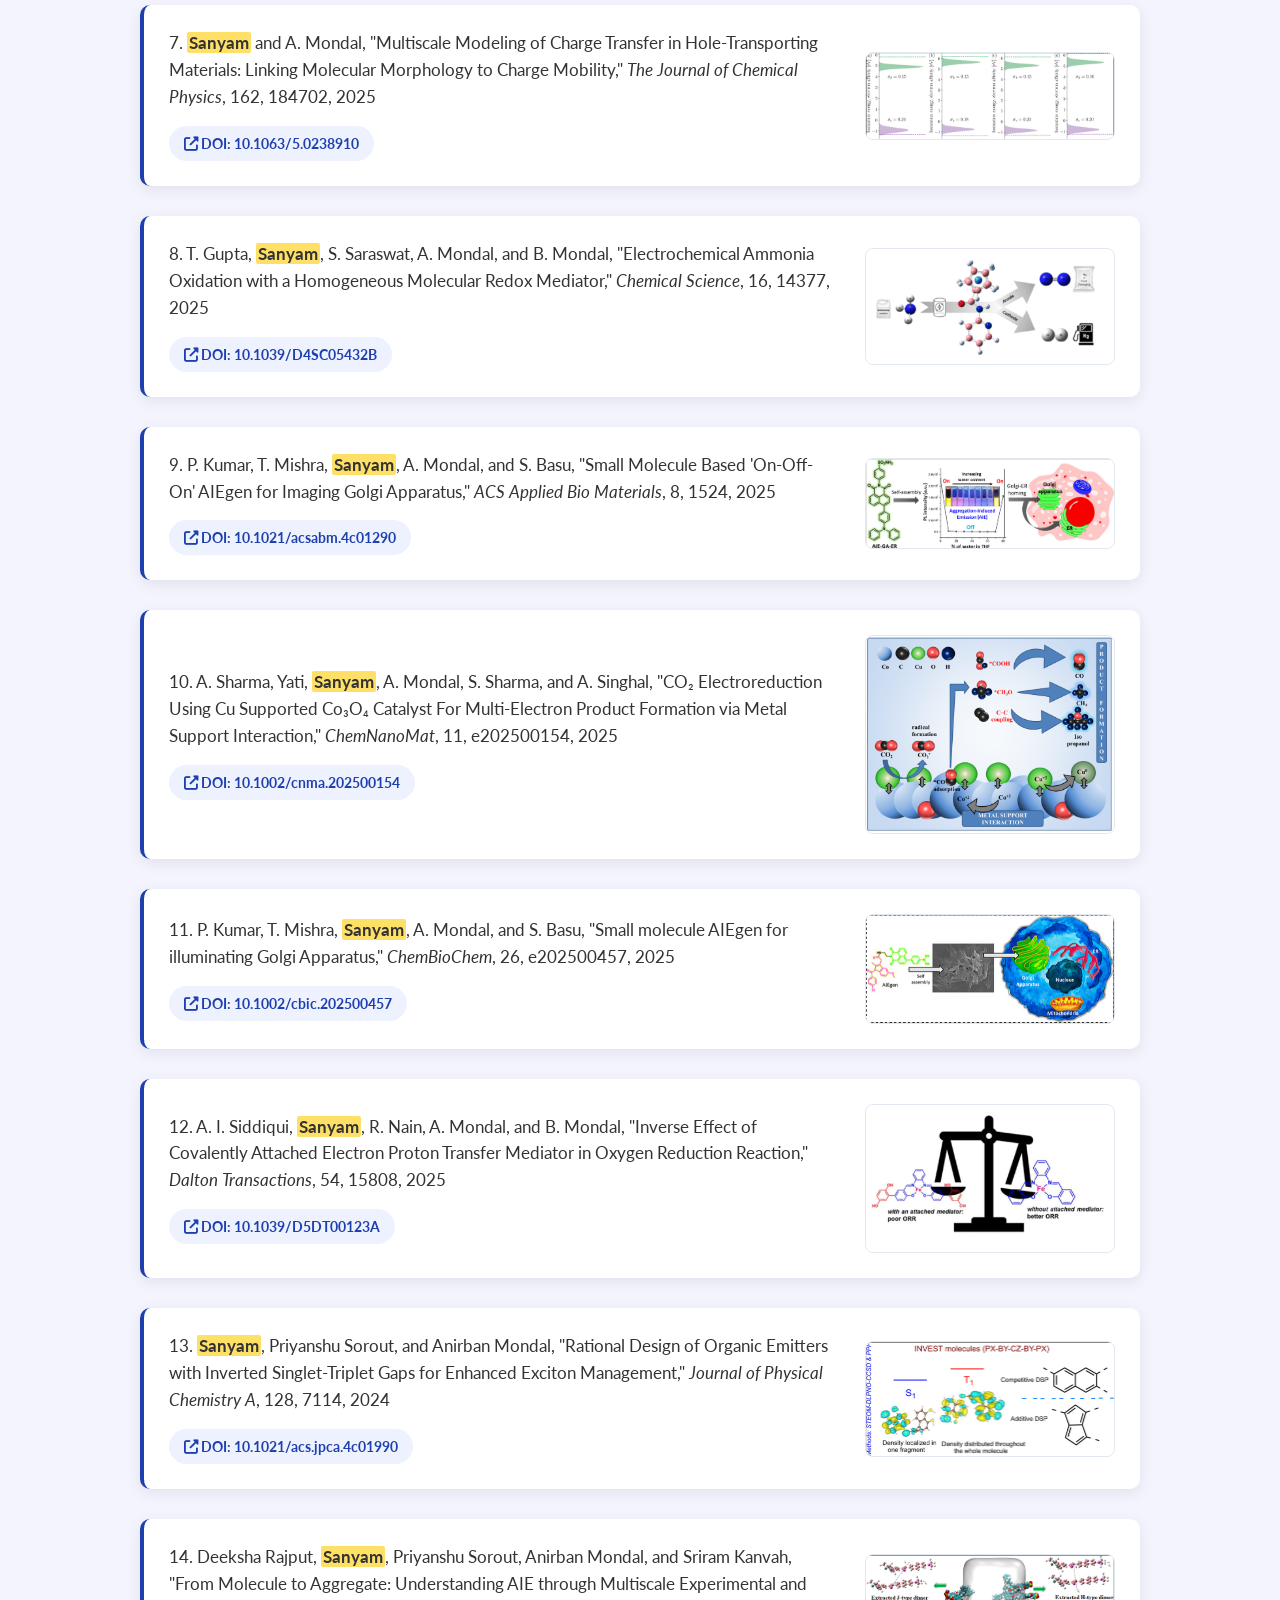
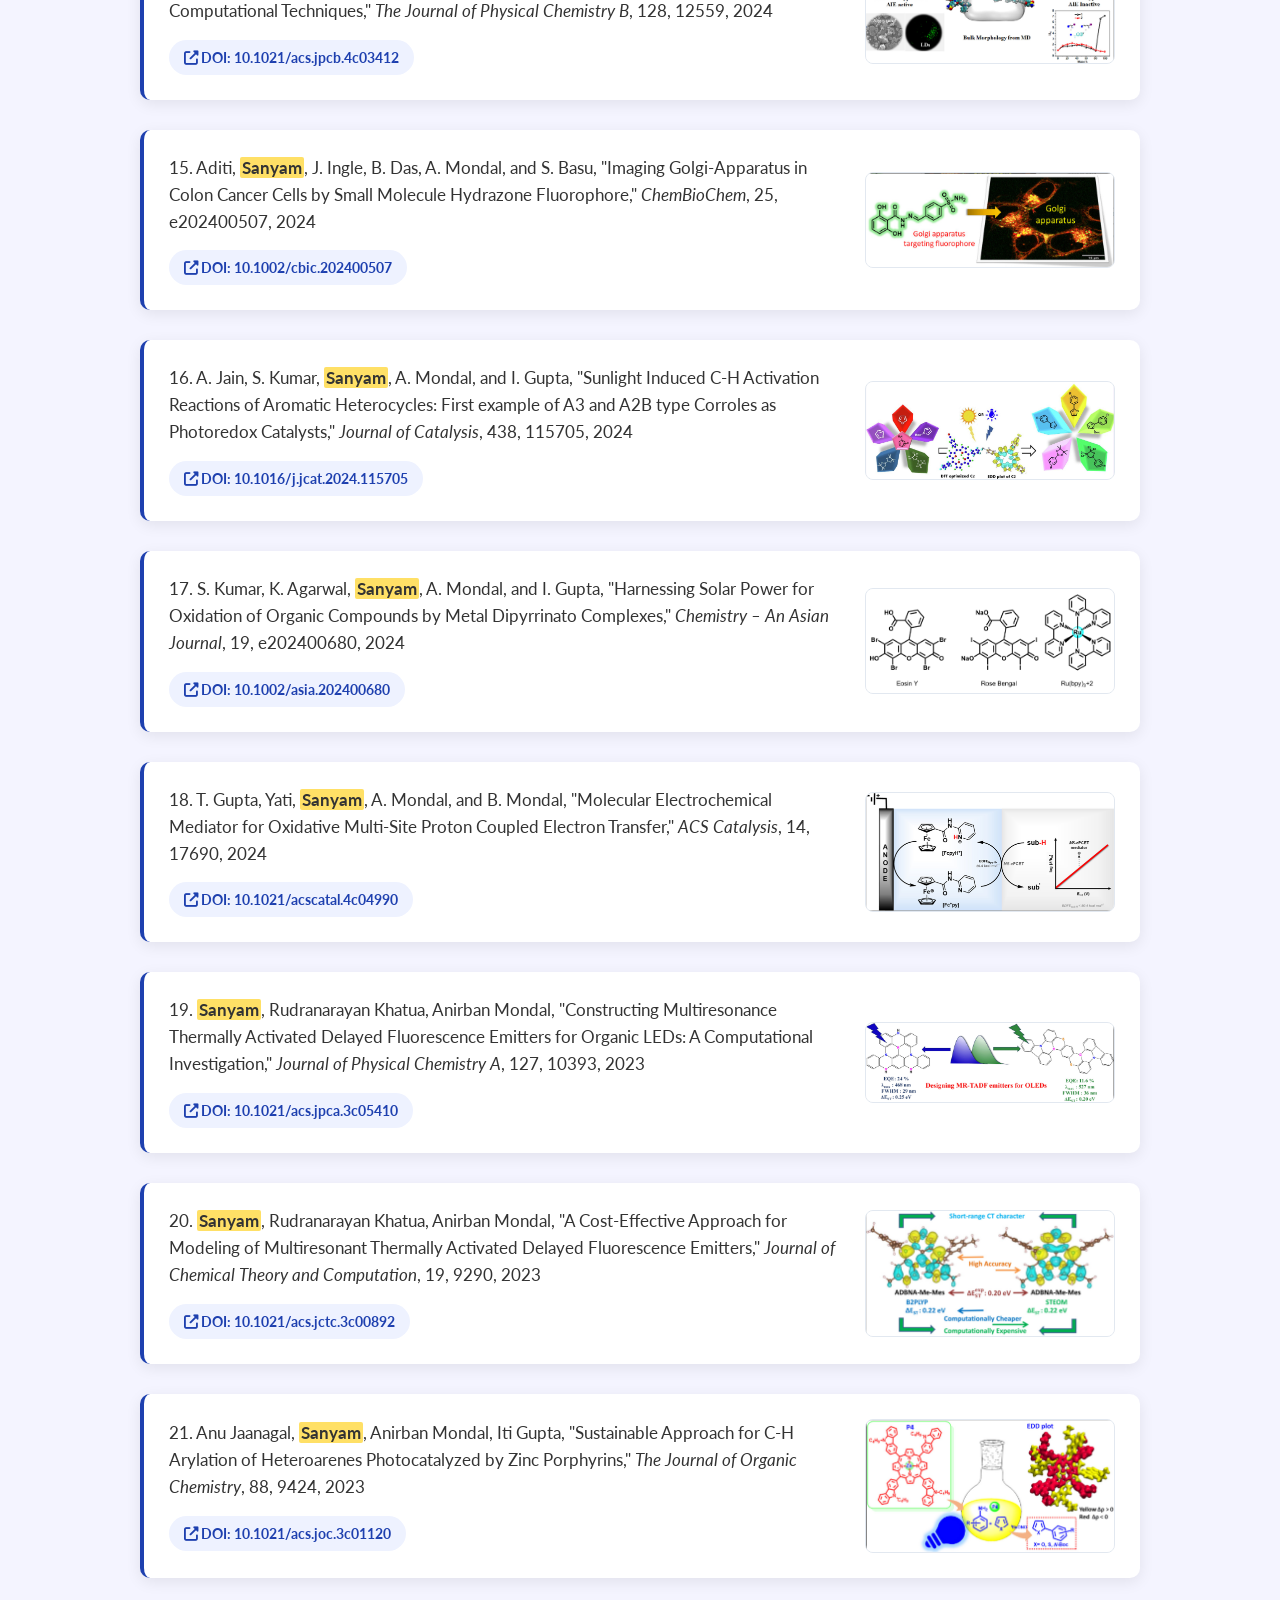
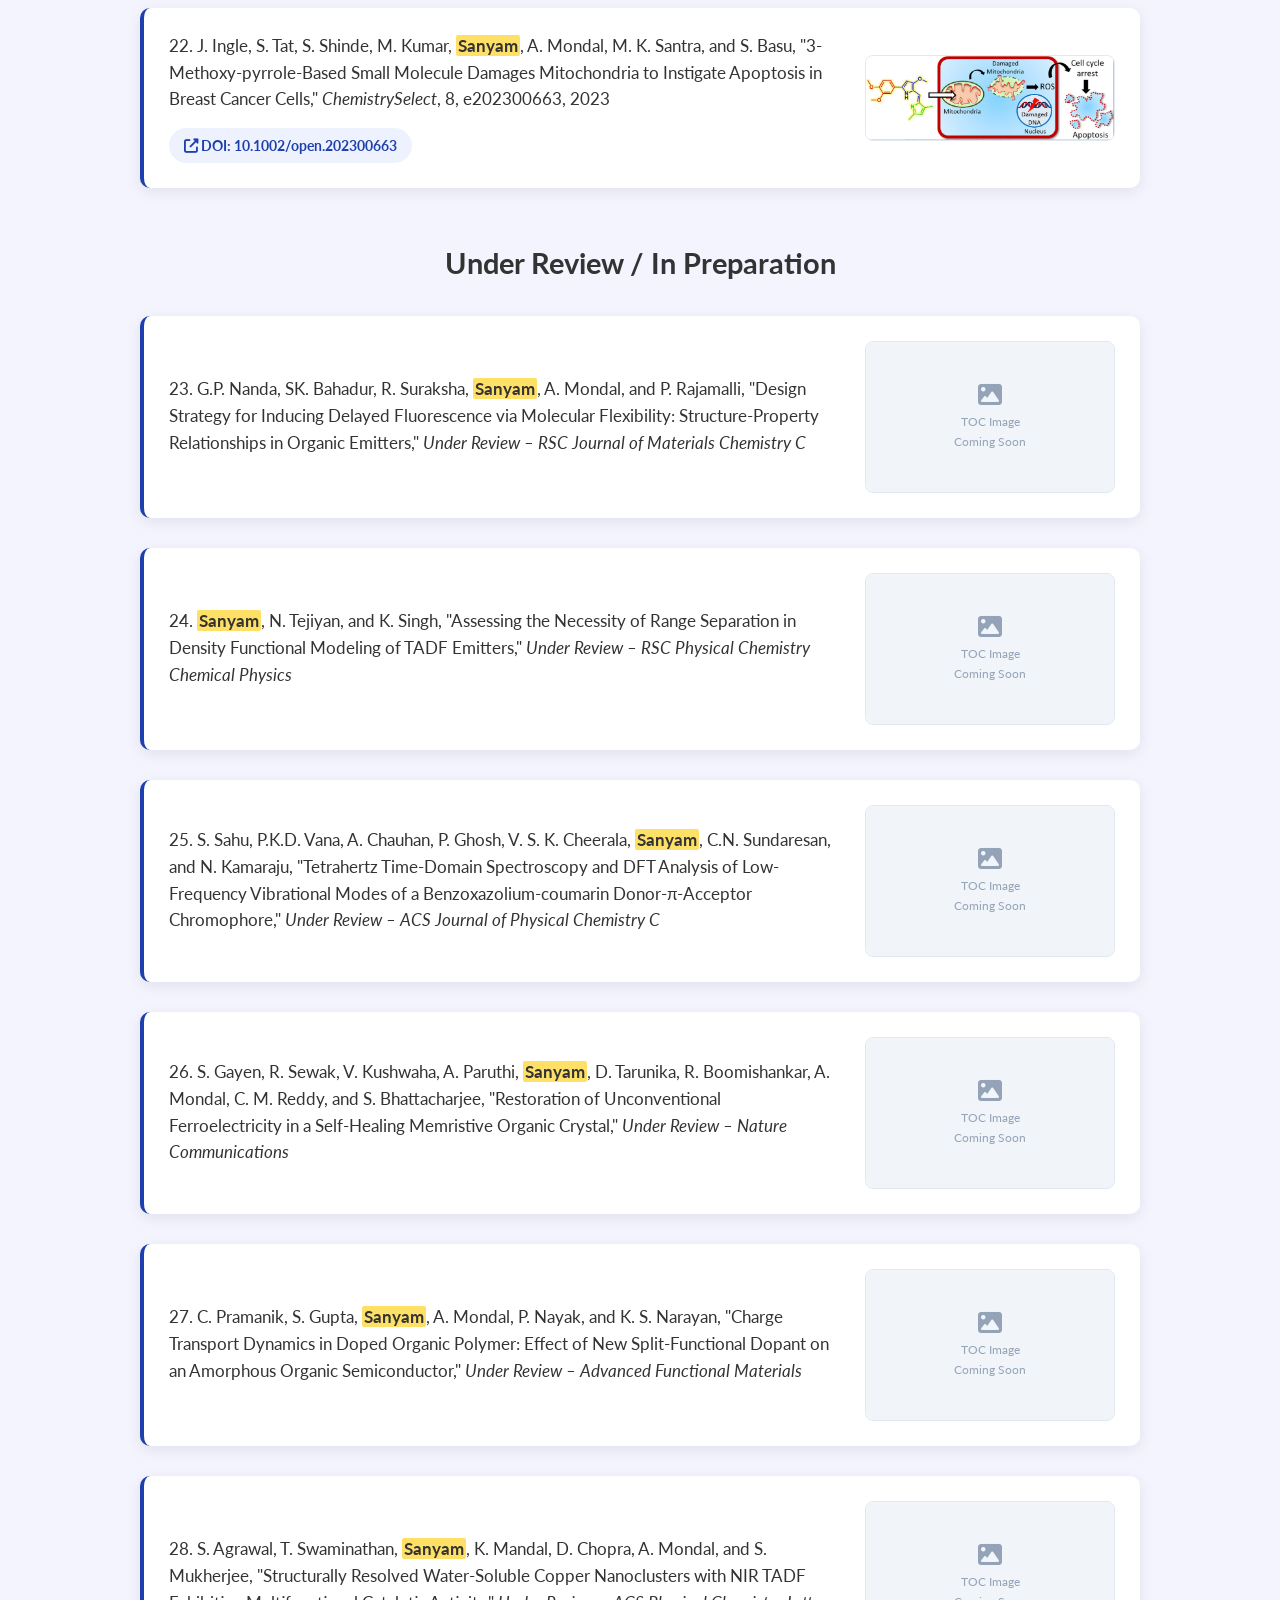
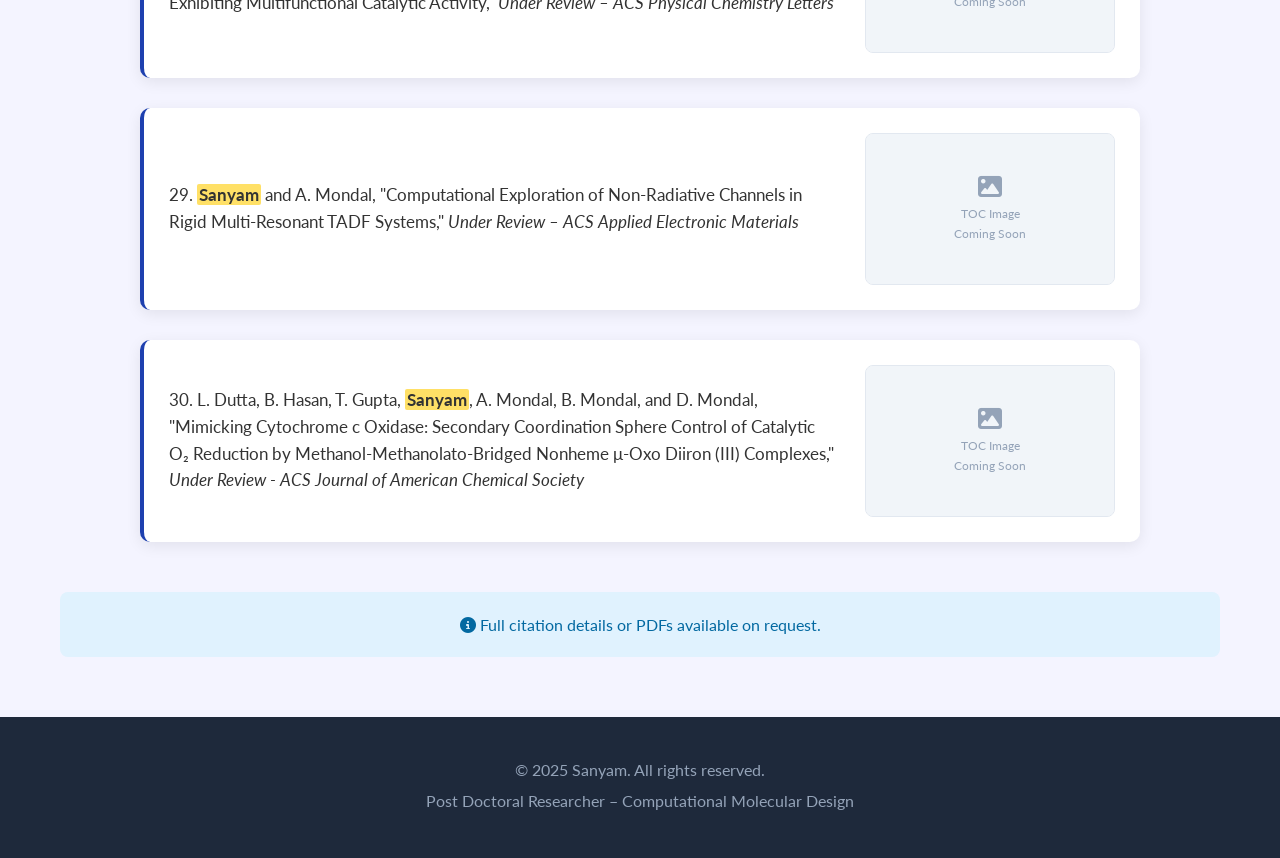
==== commit cc354165: "Update publications.html" ====
--- a/publications.html
+++ b/publications.html
@@ -71,9 +71,9 @@
                         <a href="https://doi.org/10.1039/D6TA00618C" target="_blank" class="doi-link">
                         <i class="fas fa-external-link-alt"></i> DOI: 10.1039/D6TA00618C</a>
                     </div>
-                    <div class="pub-toc" id="toc-D6TA00618C">
-                        <img src="researc_paper_toc/D6TA00618C.png" alt="TOC 1" 
-                             data-fallback-id="toc-D6TA00618C">
+                    <div class="pub-toc" id="toc-jmca_26">
+                        <img src="researc_paper_toc/jmca_26.png" alt="TOC 1" 
+                             data-fallback-id="toc-jmca_26">
                     </div>
                 </div>
 
@@ -86,9 +86,9 @@
                         <a href="https://doi.org/10.1021/acsami.6c02471" target="_blank" class="doi-link">
                         <i class="fas fa-external-link-alt"></i> DOI: 10.1021/acsami.6c02471</a>
                     </div>
-                    <div class="pub-toc" id="toc-acsami_6c02471">
-                        <img src="researc_paper_toc/acsami_6c02471.png" alt="TOC 2" 
-                             data-fallback-id="toc-acsami_6c02471">
+                    <div class="pub-toc" id="toc-ami_26">
+                        <img src="researc_paper_toc/ami_26.png" alt="TOC 2" 
+                             data-fallback-id="toc-ami_26">
                     </div>
                 </div>
 
@@ -101,9 +101,9 @@
                         <a href="https://doi.org/10.1039/D3MA00990D" target="_blank" class="doi-link">
                         <i class="fas fa-external-link-alt"></i> DOI: 10.1039/D3MA00990D</a>
                     </div>
-                    <div class="pub-toc" id="toc-D3MA00990D">
-                        <img src="researc_paper_toc/D3MA00990D.png" alt="TOC 3" 
-                             data-fallback-id="toc-D3MA00990D">
+                    <div class="pub-toc" id="toc-mat_adv_26">
+                        <img src="researc_paper_toc/mat_adv_26.png" alt="TOC 3" 
+                             data-fallback-id="toc-mat_adv_26">
                     </div>
                 </div>
 
@@ -116,9 +116,9 @@
                         <a href="https://doi.org/10.1039/D4TA06690A" target="_blank" class="doi-link">
                         <i class="fas fa-external-link-alt"></i> DOI: 10.1039/D4TA06690A</a>
                     </div>
-                    <div class="pub-toc" id="toc-D4TA06690A">
-                        <img src="researc_paper_toc/D4TA06690A.png" alt="TOC 4" 
-                             data-fallback-id="toc-D4TA06690A">
+                    <div class="pub-toc" id="toc-jmca_25">
+                        <img src="researc_paper_toc/jmca_25.png" alt="TOC 4" 
+                             data-fallback-id="toc-jmca_25">
                     </div>
                 </div>
 
@@ -131,9 +131,9 @@
                         <a href="https://doi.org/10.1039/D4MA00662C" target="_blank" class="doi-link">
                         <i class="fas fa-external-link-alt"></i> DOI: 10.1039/D4MA00662C</a>
                     </div>
-                    <div class="pub-toc" id="toc-D4MA00662C">
-                        <img src="researc_paper_toc/D4MA00662C.png" alt="TOC 5" 
-                             data-fallback-id="toc-D4MA00662C">
+                    <div class="pub-toc" id="toc-mat._adv._25">
+                        <img src="researc_paper_toc/mat._adv._25.png" alt="TOC 5" 
+                             data-fallback-id="toc-mat._adv._25">
                     </div>
                 </div>
 
@@ -146,9 +146,9 @@
                         <a href="https://doi.org/10.1021/acsaelm.5c01234" target="_blank" class="doi-link">
                         <i class="fas fa-external-link-alt"></i> DOI: 10.1021/acsaelm.5c01234</a>
                     </div>
-                    <div class="pub-toc" id="toc-acsaelm_5c01234">
-                        <img src="researc_paper_toc/acsaelm_5c01234.png" alt="TOC 6" 
-                             data-fallback-id="toc-acsaelm_5c01234">
+                    <div class="pub-toc" id="toc-app_elec_mat_25">
+                        <img src="researc_paper_toc/app_elec_mat_25.png" alt="TOC 6" 
+                             data-fallback-id="toc-app_elec_mat_25">
                     </div>
                 </div>
 
@@ -161,9 +161,9 @@
                         <a href="https://doi.org/10.1063/5.0238910" target="_blank" class="doi-link">
                         <i class="fas fa-external-link-alt"></i> DOI: 10.1063/5.0238910</a>
                     </div>
-                    <div class="pub-toc" id="toc-HTM_5_0238910">
-                        <img src="researc_paper_toc/HTM_5_0238910.png" alt="TOC 7" 
-                             data-fallback-id="toc-HTM_5_0238910">
+                    <div class="pub-toc" id="toc-jcp_25">
+                        <img src="researc_paper_toc/jcp_25.png" alt="TOC 7" 
+                             data-fallback-id="toc-jcp_25">
                     </div>
                 </div>
 
@@ -176,9 +176,9 @@
                         <a href="https://doi.org/10.1039/D4SC05432B" target="_blank" class="doi-link">
                         <i class="fas fa-external-link-alt"></i> DOI: 10.1039/D4SC05432B</a>
                     </div>
-                    <div class="pub-toc" id="toc-D4SC05432B">
-                        <img src="researc_paper_toc/D4SC05432B.png" alt="TOC 8" 
-                             data-fallback-id="toc-D4SC05432B">
+                    <div class="pub-toc" id="toc-chem_sci_25">
+                        <img src="researc_paper_toc/chem_sci_25.png" alt="TOC 8" 
+                             data-fallback-id="toc-chem_sci_25">
                     </div>
                 </div>
 
@@ -191,9 +191,9 @@
                         <a href="https://doi.org/10.1021/acsabm.4c01290" target="_blank" class="doi-link">
                         <i class="fas fa-external-link-alt"></i> DOI: 10.1021/acsabm.4c01290</a>
                     </div>
-                    <div class="pub-toc" id="toc-acsabm_4c01290">
-                        <img src="researc_paper_toc/acsabm_4c01290.png" alt="TOC 9" 
-                             data-fallback-id="toc-acsabm_4c01290">
+                    <div class="pub-toc" id="toc-app_bio_mat_25">
+                        <img src="researc_paper_toc/app_bio_mat_25.png" alt="TOC 9" 
+                             data-fallback-id="toc-app_bio_mat_25">
                     </div>
                 </div>
 
@@ -206,9 +206,9 @@
                         <a href="https://doi.org/10.1002/cnma.202500154" target="_blank" class="doi-link">
                         <i class="fas fa-external-link-alt"></i> DOI: 10.1002/cnma.202500154</a>
                     </div>
-                    <div class="pub-toc" id="toc-cnma_202500154">
-                        <img src="researc_paper_toc/cnma_202500154.png" alt="TOC 10" 
-                             data-fallback-id="toc-cnma_202500154">
+                    <div class="pub-toc" id="toc-chem_nano_mat_25">
+                        <img src="researc_paper_toc/chem_nano_mat_25.png" alt="TOC 10" 
+                             data-fallback-id="toc-chem_nano_mat_25">
                     </div>
                 </div>
 
@@ -221,9 +221,9 @@
                         <a href="https://doi.org/10.1002/cbic.202500457" target="_blank" class="doi-link">
                         <i class="fas fa-external-link-alt"></i> DOI: 10.1002/cbic.202500457</a>
                     </div>
-                    <div class="pub-toc" id="toc-cbic_202500457">
-                        <img src="researc_paper_toc/cbic_202500457.png" alt="TOC 11" 
-                             data-fallback-id="toc-cbic_202500457">
+                    <div class="pub-toc" id="toc-chem_bio_chem_25">
+                        <img src="researc_paper_toc/chem_bio_chem_25.png" alt="TOC 11" 
+                             data-fallback-id="toc-chem_bio_chem_25">
                     </div>
                 </div>
 
@@ -236,9 +236,9 @@
                         <a href="https://doi.org/10.1039/D5DT00123A" target="_blank" class="doi-link">
                         <i class="fas fa-external-link-alt"></i> DOI: 10.1039/D5DT00123A</a>
                     </div>
-                    <div class="pub-toc" id="toc-D5DT00123A">
-                        <img src="researc_paper_toc/D5DT00123A.png" alt="TOC 12" 
-                             data-fallback-id="toc-D5DT00123A">
+                    <div class="pub-toc" id="toc-dal_trans_25">
+                        <img src="researc_paper_toc/dal_trans_25.png" alt="TOC 12" 
+                             data-fallback-id="toc-dal_trans_25">
                     </div>
                 </div>
 
@@ -251,9 +251,9 @@
                         <a href="https://doi.org/10.1021/acs.jpca.4c01990" target="_blank" class="doi-link">
                         <i class="fas fa-external-link-alt"></i> DOI: 10.1021/acs.jpca.4c01990</a>
                     </div>
-                    <div class="pub-toc" id="toc-jpca_4c01990">
-                        <img src="researc_paper_toc/jpca_4c01990.png" alt="TOC 13" 
-                             data-fallback-id="toc-jpca_4c01990">
+                    <div class="pub-toc" id="toc-jpca_24">
+                        <img src="researc_paper_toc/jpca_24.png" alt="TOC 13" 
+                             data-fallback-id="toc-jpca_24">
                     </div>
                 </div>
 
@@ -266,9 +266,9 @@
                         <a href="https://doi.org/10.1021/acs.jpcb.4c03412" target="_blank" class="doi-link">
                         <i class="fas fa-external-link-alt"></i> DOI: 10.1021/acs.jpcb.4c03412</a>
                     </div>
-                    <div class="pub-toc" id="toc-jpcb_4c03412">
-                        <img src="researc_paper_toc/jpcb_4c03412.png" alt="TOC 14" 
-                             data-fallback-id="toc-jpcb_4c03412">
+                    <div class="pub-toc" id="toc-jpcb_24">
+                        <img src="researc_paper_toc/jpcb_24.png" alt="TOC 14" 
+                             data-fallback-id="toc-jpcb_24">
                     </div>
                 </div>
 
@@ -281,9 +281,9 @@
                         <a href="https://doi.org/10.1002/cbic.202400507" target="_blank" class="doi-link">
                         <i class="fas fa-external-link-alt"></i> DOI: 10.1002/cbic.202400507</a>
                     </div>
-                    <div class="pub-toc" id="toc-cbic_202400507">
-                        <img src="researc_paper_toc/cbic_202400507.png" alt="TOC 15" 
-                             data-fallback-id="toc-cbic_202400507">
+                    <div class="pub-toc" id="toc-chem_bio_chem_24">
+                        <img src="researc_paper_toc/chem_bio_chem_24.png" alt="TOC 15" 
+                             data-fallback-id="toc-chem_bio_chem_24">
                     </div>
                 </div>
 
@@ -296,9 +296,9 @@
                         <a href="https://doi.org/10.1016/j.jcat.2024.115705" target="_blank" class="doi-link">
                         <i class="fas fa-external-link-alt"></i> DOI: 10.1016/j.jcat.2024.115705</a>
                     </div>
-                    <div class="pub-toc" id="toc-jcat_2024_115705">
-                        <img src="researc_paper_toc/jcat_2024_115705.png" alt="TOC 16" 
-                             data-fallback-id="toc-jcat_2024_115705">
+                    <div class="pub-toc" id="toc-j_cat_24">
+                        <img src="researc_paper_toc/j_cat_24.png" alt="TOC 16" 
+                             data-fallback-id="toc-j_cat_24">
                     </div>
                 </div>
 
@@ -311,9 +311,9 @@
                         <a href="https://doi.org/10.1002/asia.202400680" target="_blank" class="doi-link">
                         <i class="fas fa-external-link-alt"></i> DOI: 10.1002/asia.202400680</a>
                     </div>
-                    <div class="pub-toc" id="toc-asia_202400680">
-                        <img src="researc_paper_toc/asia_202400680.png" alt="TOC 17" 
-                             data-fallback-id="toc-asia_202400680">
+                    <div class="pub-toc" id="toc-asian_j_chem_24">
+                        <img src="researc_paper_toc/asian_j_chem_24.png" alt="TOC 17" 
+                             data-fallback-id="toc-asian_j_chem_24">
                     </div>
                 </div>
 
@@ -326,9 +326,9 @@
                         <a href="https://doi.org/10.1021/acscatal.4c04990" target="_blank" class="doi-link">
                         <i class="fas fa-external-link-alt"></i> DOI: 10.1021/acscatal.4c04990</a>
                     </div>
-                    <div class="pub-toc" id="toc-acscatal_4c04990">
-                        <img src="researc_paper_toc/acscatal_4c04990.png" alt="TOC 18" 
-                             data-fallback-id="toc-acscatal_4c04990">
+                    <div class="pub-toc" id="toc-acs_cat_24">
+                        <img src="researc_paper_toc/acs_cat_24.png" alt="TOC 18" 
+                             data-fallback-id="toc-acs_cat_24">
                     </div>
                 </div>
 
@@ -341,9 +341,9 @@
                         <a href="https://doi.org/10.1021/acs.jpca.3c05410" target="_blank" class="doi-link">
                         <i class="fas fa-external-link-alt"></i> DOI: 10.1021/acs.jpca.3c05410</a>
                     </div>
-                    <div class="pub-toc" id="toc-jpca_3c05410">
-                        <img src="researc_paper_toc/jpca_3c05410.png" alt="TOC 19" 
-                             data-fallback-id="toc-jpca_3c05410">
+                    <div class="pub-toc" id="toc-jpca_23">
+                        <img src="researc_paper_toc/jpca_23.png" alt="TOC 19" 
+                             data-fallback-id="toc-jpca_23">
                     </div>
                 </div>
 
@@ -356,9 +356,9 @@
                         <a href="https://doi.org/10.1021/acs.jctc.3c00892" target="_blank" class="doi-link">
                         <i class="fas fa-external-link-alt"></i> DOI: 10.1021/acs.jctc.3c00892</a>
                     </div>
-                    <div class="pub-toc" id="toc-jctc_3c00892">
-                        <img src="researc_paper_toc/jctc_3c00892.png" alt="TOC 20" 
-                             data-fallback-id="toc-jctc_3c00892">
+                    <div class="pub-toc" id="toc-jctc_23">
+                        <img src="researc_paper_toc/jctc_23.png" alt="TOC 20" 
+                             data-fallback-id="toc-jctc_23">
                     </div>
                 </div>
 
@@ -371,9 +371,9 @@
                         <a href="https://doi.org/10.1021/acs.joc.3c01120" target="_blank" class="doi-link">
                         <i class="fas fa-external-link-alt"></i> DOI: 10.1021/acs.joc.3c01120</a>
                     </div>
-                    <div class="pub-toc" id="toc-joc_3c01120">
-                        <img src="researc_paper_toc/joc_3c01120.png" alt="TOC 21" 
-                             data-fallback-id="toc-joc_3c01120">
+                    <div class="pub-toc" id="toc-joc_23">
+                        <img src="researc_paper_toc/joc_23.png" alt="TOC 21" 
+                             data-fallback-id="toc-joc_23">
                     </div>
                 </div>
 
@@ -386,9 +386,9 @@
                         <a href="https://doi.org/10.1002/open.202300663" target="_blank" class="doi-link">
                         <i class="fas fa-external-link-alt"></i> DOI: 10.1002/open.202300663</a>
                     </div>
-                    <div class="pub-toc" id="toc-open_202300663">
-                        <img src="researc_paper_toc/open_202300663.png" alt="TOC 22" 
-                             data-fallback-id="toc-open_202300663">
+                    <div class="pub-toc" id="toc-chem_select_23">
+                        <img src="researc_paper_toc/chem_select_23.png" alt="TOC 22" 
+                             data-fallback-id="toc-chem_select_23">
                     </div>
                 </div>
 
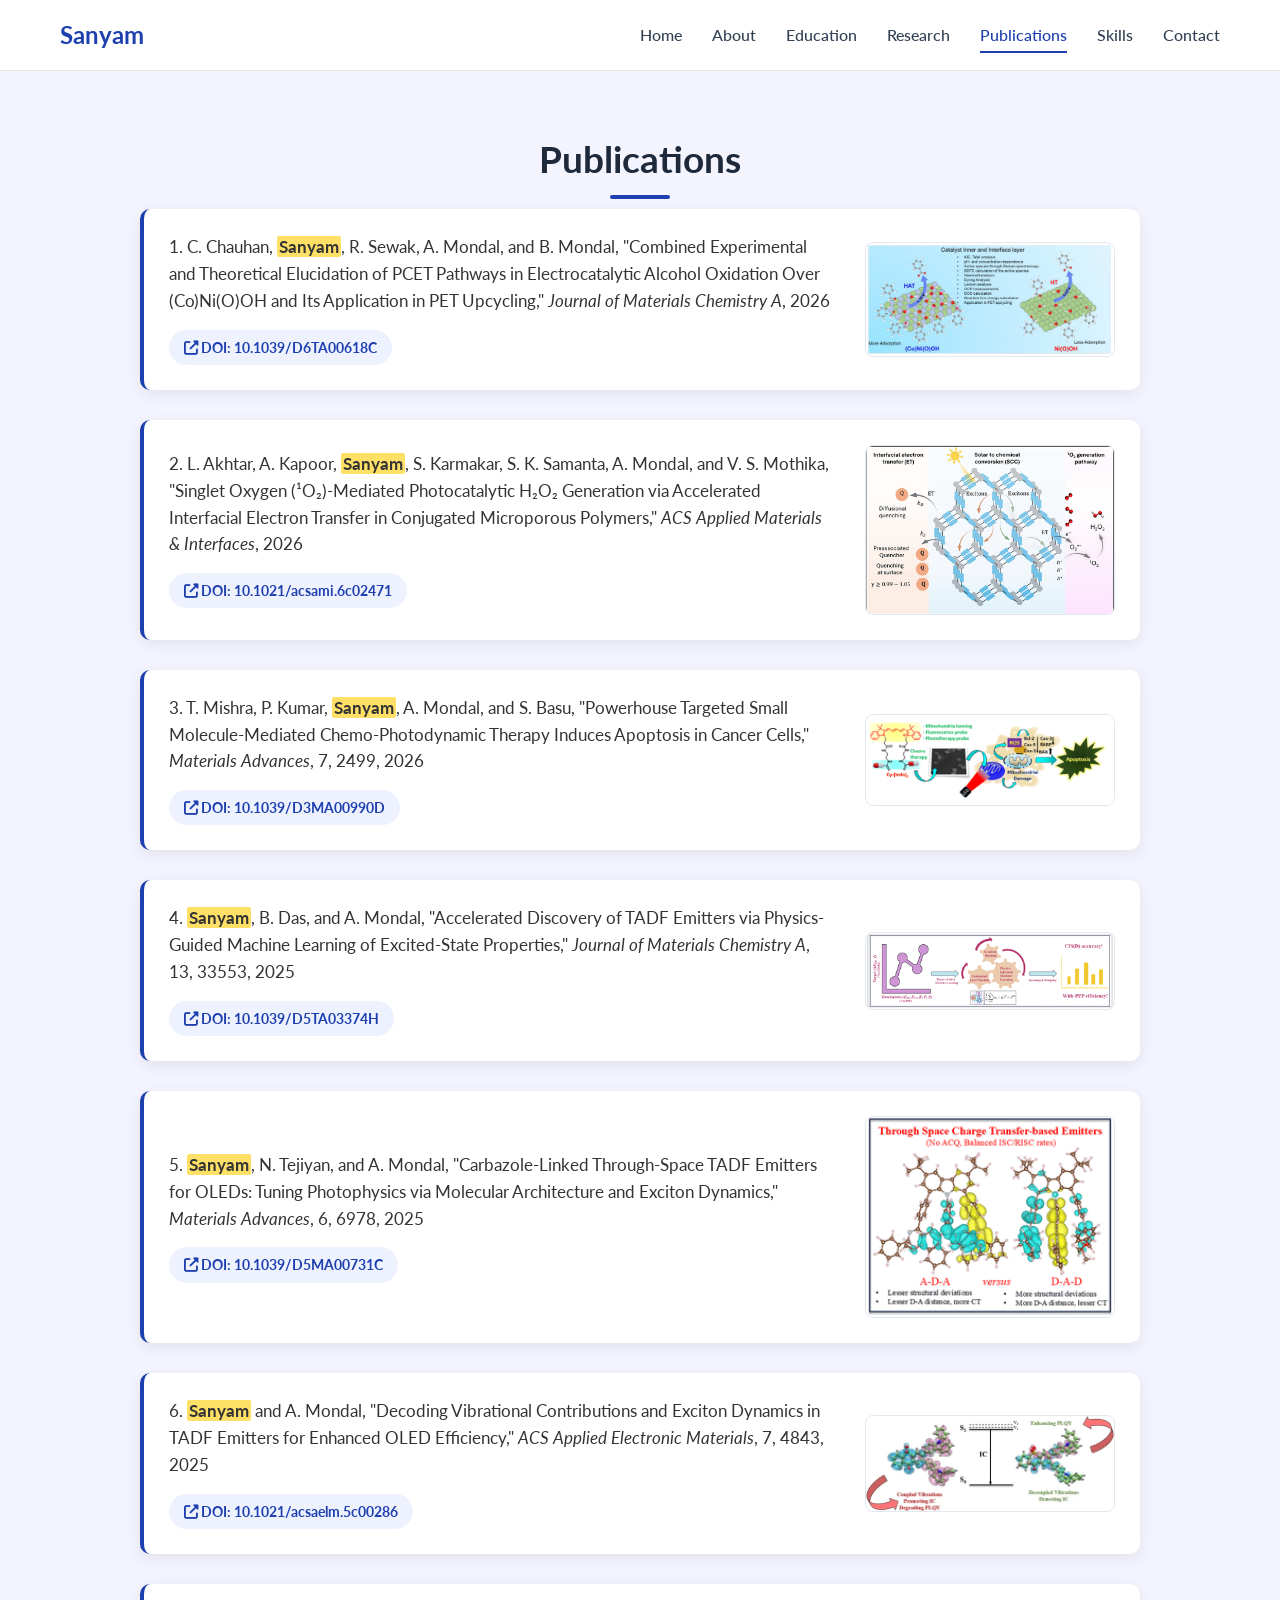
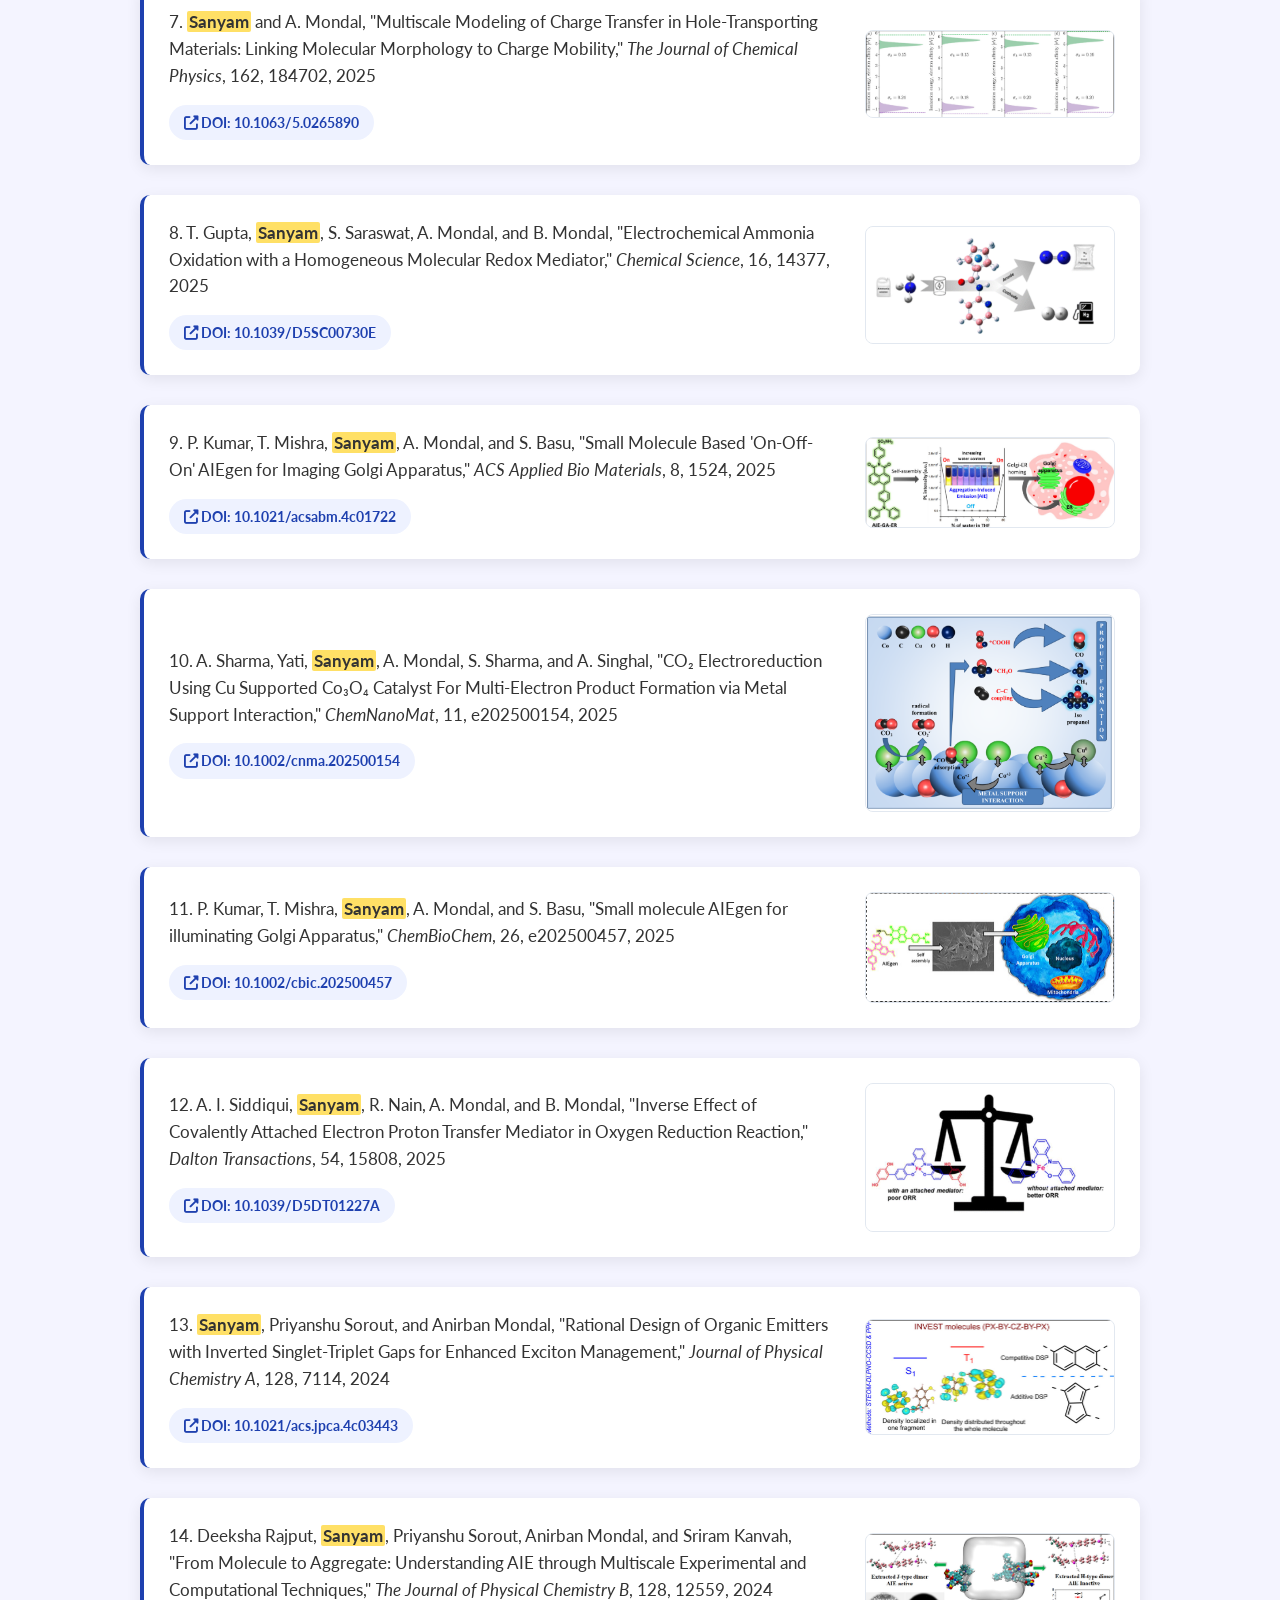
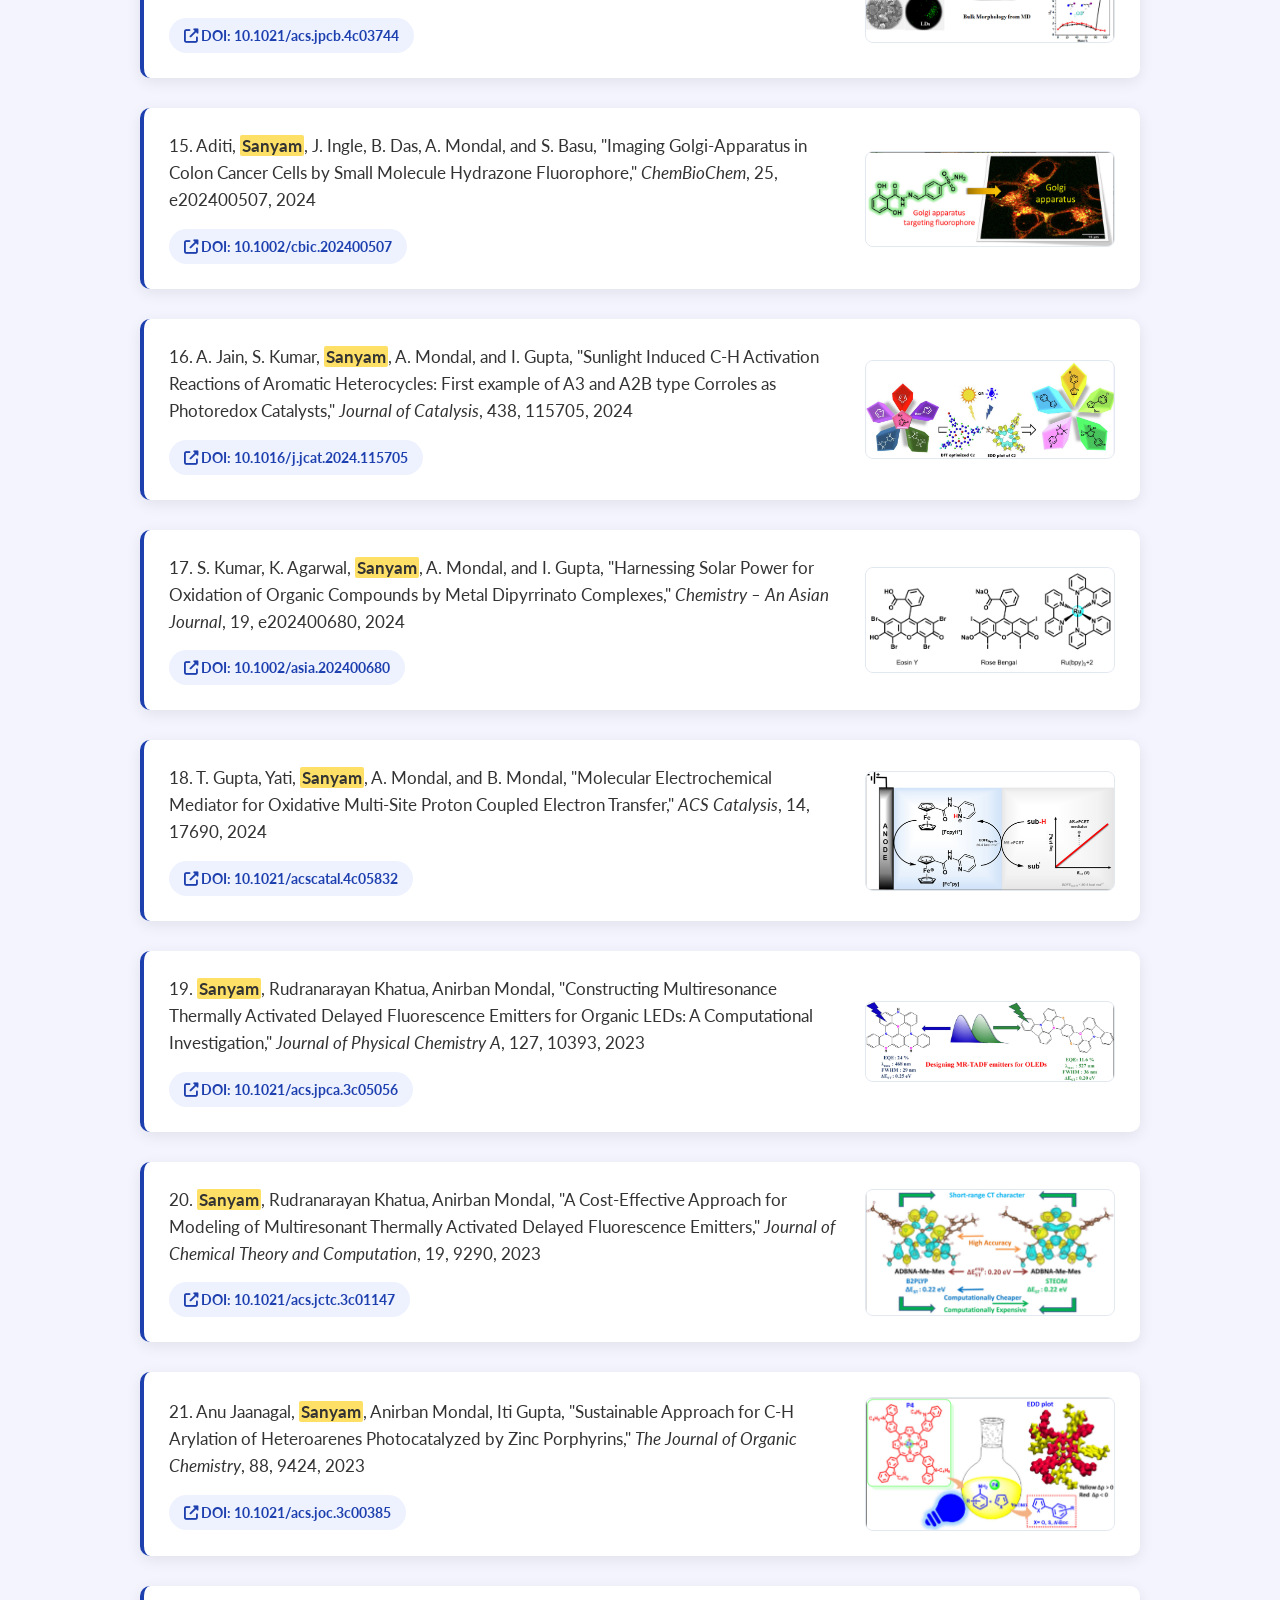
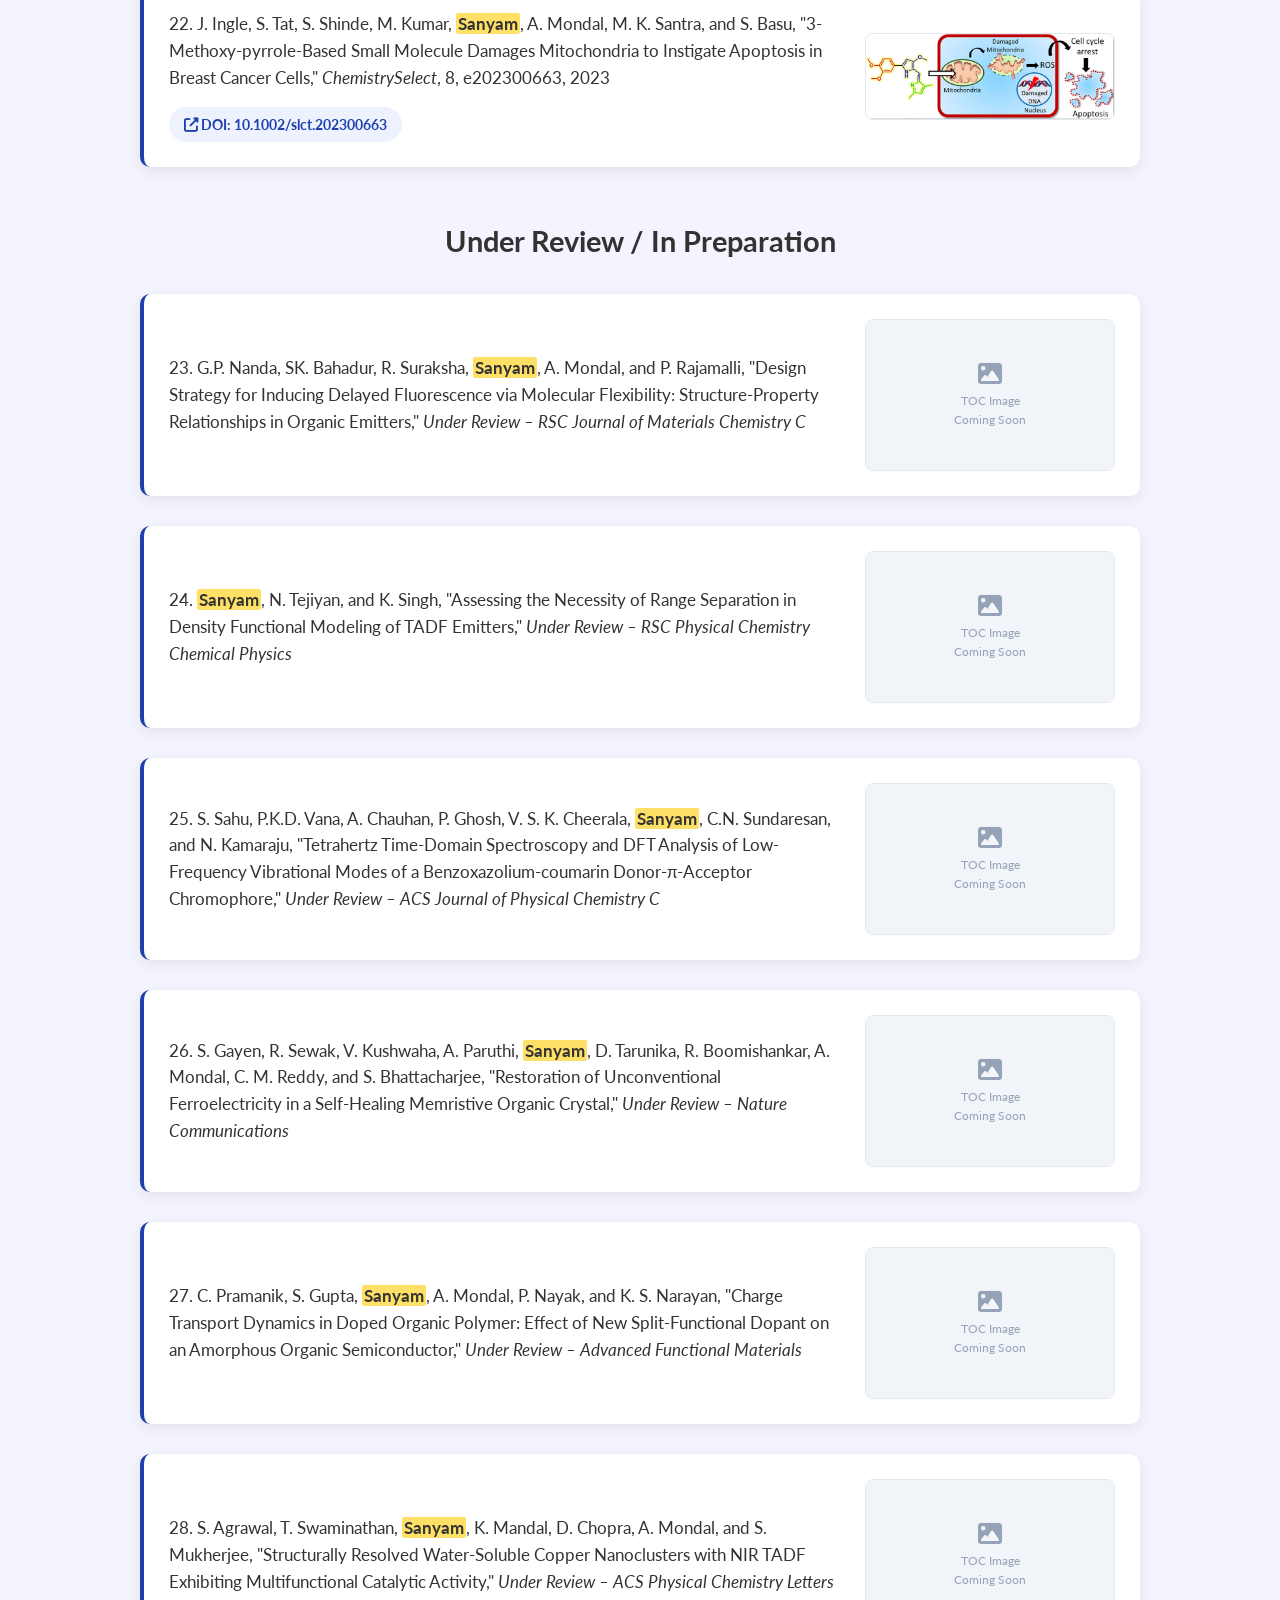
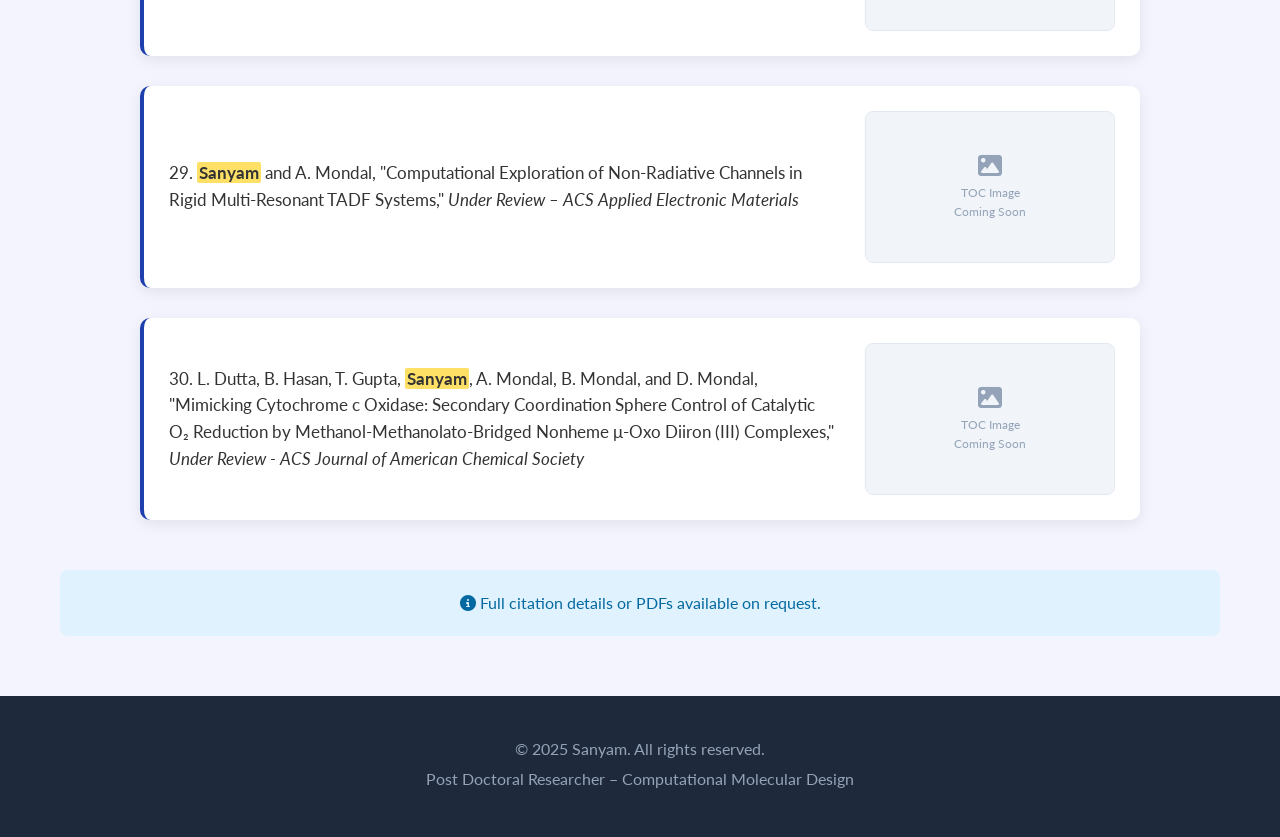
==== commit 26425953: "Update publications.html" ====
--- a/publications.html
+++ b/publications.html
@@ -114,7 +114,7 @@
                         "Accelerated Discovery of TADF Emitters via Physics-Guided Machine Learning of Excited-State Properties," 
                         <em>Journal of Materials Chemistry A</em>, 13, 33553, 2025</p>
                         <a href="https://doi.org/10.1039/D4TA06690A" target="_blank" class="doi-link">
-                        <i class="fas fa-external-link-alt"></i> DOI: 10.1039/D4TA06690A</a>
+                        <i class="fas fa-external-link-alt"></i> DOI: 10.1039/D5TA03374H</a>
                     </div>
                     <div class="pub-toc" id="toc-jmca_25">
                         <img src="researc_paper_toc/jmca_25.png" alt="TOC 4" 
@@ -129,7 +129,7 @@
                         "Carbazole-Linked Through-Space TADF Emitters for OLEDs: Tuning Photophysics via Molecular Architecture and Exciton Dynamics," 
                         <em>Materials Advances</em>, 6, 6978, 2025</p>
                         <a href="https://doi.org/10.1039/D4MA00662C" target="_blank" class="doi-link">
-                        <i class="fas fa-external-link-alt"></i> DOI: 10.1039/D4MA00662C</a>
+                        <i class="fas fa-external-link-alt"></i> DOI: 10.1039/D5MA00731C</a>
                     </div>
                     <div class="pub-toc" id="toc-mat._adv._25">
                         <img src="researc_paper_toc/mat._adv._25.png" alt="TOC 5" 
@@ -144,7 +144,7 @@
                         "Decoding Vibrational Contributions and Exciton Dynamics in TADF Emitters for Enhanced OLED Efficiency," 
                         <em>ACS Applied Electronic Materials</em>, 7, 4843, 2025</p>
                         <a href="https://doi.org/10.1021/acsaelm.5c01234" target="_blank" class="doi-link">
-                        <i class="fas fa-external-link-alt"></i> DOI: 10.1021/acsaelm.5c01234</a>
+                        <i class="fas fa-external-link-alt"></i> DOI: 10.1021/acsaelm.5c00286</a>
                     </div>
                     <div class="pub-toc" id="toc-app_elec_mat_25">
                         <img src="researc_paper_toc/app_elec_mat_25.png" alt="TOC 6" 
@@ -159,7 +159,7 @@
                         "Multiscale Modeling of Charge Transfer in Hole-Transporting Materials: Linking Molecular Morphology to Charge Mobility," 
                         <em>The Journal of Chemical Physics</em>, 162, 184702, 2025</p>
                         <a href="https://doi.org/10.1063/5.0238910" target="_blank" class="doi-link">
-                        <i class="fas fa-external-link-alt"></i> DOI: 10.1063/5.0238910</a>
+                        <i class="fas fa-external-link-alt"></i> DOI: 10.1063/5.0265890</a>
                     </div>
                     <div class="pub-toc" id="toc-jcp_25">
                         <img src="researc_paper_toc/jcp_25.png" alt="TOC 7" 
@@ -174,7 +174,7 @@
                         "Electrochemical Ammonia Oxidation with a Homogeneous Molecular Redox Mediator," 
                         <em>Chemical Science</em>, 16, 14377, 2025</p>
                         <a href="https://doi.org/10.1039/D4SC05432B" target="_blank" class="doi-link">
-                        <i class="fas fa-external-link-alt"></i> DOI: 10.1039/D4SC05432B</a>
+                        <i class="fas fa-external-link-alt"></i> DOI: 10.1039/D5SC00730E</a>
                     </div>
                     <div class="pub-toc" id="toc-chem_sci_25">
                         <img src="researc_paper_toc/chem_sci_25.png" alt="TOC 8" 
@@ -189,7 +189,7 @@
                         "Small Molecule Based 'On-Off-On' AIEgen for Imaging Golgi Apparatus," 
                         <em>ACS Applied Bio Materials</em>, 8, 1524, 2025</p>
                         <a href="https://doi.org/10.1021/acsabm.4c01290" target="_blank" class="doi-link">
-                        <i class="fas fa-external-link-alt"></i> DOI: 10.1021/acsabm.4c01290</a>
+                        <i class="fas fa-external-link-alt"></i> DOI: 10.1021/acsabm.4c01722</a>
                     </div>
                     <div class="pub-toc" id="toc-app_bio_mat_25">
                         <img src="researc_paper_toc/app_bio_mat_25.png" alt="TOC 9" 
@@ -234,7 +234,7 @@
                         "Inverse Effect of Covalently Attached Electron Proton Transfer Mediator in Oxygen Reduction Reaction," 
                         <em>Dalton Transactions</em>, 54, 15808, 2025</p>
                         <a href="https://doi.org/10.1039/D5DT00123A" target="_blank" class="doi-link">
-                        <i class="fas fa-external-link-alt"></i> DOI: 10.1039/D5DT00123A</a>
+                        <i class="fas fa-external-link-alt"></i> DOI: 10.1039/D5DT01227A</a>
                     </div>
                     <div class="pub-toc" id="toc-dal_trans_25">
                         <img src="researc_paper_toc/dal_trans_25.png" alt="TOC 12" 
@@ -249,7 +249,7 @@
                         "Rational Design of Organic Emitters with Inverted Singlet-Triplet Gaps for Enhanced Exciton Management," 
                         <em>Journal of Physical Chemistry A</em>, 128, 7114, 2024</p>
                         <a href="https://doi.org/10.1021/acs.jpca.4c01990" target="_blank" class="doi-link">
-                        <i class="fas fa-external-link-alt"></i> DOI: 10.1021/acs.jpca.4c01990</a>
+                        <i class="fas fa-external-link-alt"></i> DOI: 10.1021/acs.jpca.4c03443</a>
                     </div>
                     <div class="pub-toc" id="toc-jpca_24">
                         <img src="researc_paper_toc/jpca_24.png" alt="TOC 13" 
@@ -264,7 +264,7 @@
                         "From Molecule to Aggregate: Understanding AIE through Multiscale Experimental and Computational Techniques," 
                         <em>The Journal of Physical Chemistry B</em>, 128, 12559, 2024</p>
                         <a href="https://doi.org/10.1021/acs.jpcb.4c03412" target="_blank" class="doi-link">
-                        <i class="fas fa-external-link-alt"></i> DOI: 10.1021/acs.jpcb.4c03412</a>
+                        <i class="fas fa-external-link-alt"></i> DOI: 10.1021/acs.jpcb.4c03744</a>
                     </div>
                     <div class="pub-toc" id="toc-jpcb_24">
                         <img src="researc_paper_toc/jpcb_24.png" alt="TOC 14" 
@@ -324,7 +324,7 @@
                         "Molecular Electrochemical Mediator for Oxidative Multi-Site Proton Coupled Electron Transfer," 
                         <em>ACS Catalysis</em>, 14, 17690, 2024</p>
                         <a href="https://doi.org/10.1021/acscatal.4c04990" target="_blank" class="doi-link">
-                        <i class="fas fa-external-link-alt"></i> DOI: 10.1021/acscatal.4c04990</a>
+                        <i class="fas fa-external-link-alt"></i> DOI: 10.1021/acscatal.4c05832</a>
                     </div>
                     <div class="pub-toc" id="toc-acs_cat_24">
                         <img src="researc_paper_toc/acs_cat_24.png" alt="TOC 18" 
@@ -339,7 +339,7 @@
                         "Constructing Multiresonance Thermally Activated Delayed Fluorescence Emitters for Organic LEDs: A Computational Investigation," 
                         <em>Journal of Physical Chemistry A</em>, 127, 10393, 2023</p>
                         <a href="https://doi.org/10.1021/acs.jpca.3c05410" target="_blank" class="doi-link">
-                        <i class="fas fa-external-link-alt"></i> DOI: 10.1021/acs.jpca.3c05410</a>
+                        <i class="fas fa-external-link-alt"></i> DOI: 10.1021/acs.jpca.3c05056</a>
                     </div>
                     <div class="pub-toc" id="toc-jpca_23">
                         <img src="researc_paper_toc/jpca_23.png" alt="TOC 19" 
@@ -354,7 +354,7 @@
                         "A Cost-Effective Approach for Modeling of Multiresonant Thermally Activated Delayed Fluorescence Emitters," 
                         <em>Journal of Chemical Theory and Computation</em>, 19, 9290, 2023</p>
                         <a href="https://doi.org/10.1021/acs.jctc.3c00892" target="_blank" class="doi-link">
-                        <i class="fas fa-external-link-alt"></i> DOI: 10.1021/acs.jctc.3c00892</a>
+                        <i class="fas fa-external-link-alt"></i> DOI: 10.1021/acs.jctc.3c01147</a>
                     </div>
                     <div class="pub-toc" id="toc-jctc_23">
                         <img src="researc_paper_toc/jctc_23.png" alt="TOC 20" 
@@ -369,7 +369,7 @@
                         "Sustainable Approach for C-H Arylation of Heteroarenes Photocatalyzed by Zinc Porphyrins," 
                         <em>The Journal of Organic Chemistry</em>, 88, 9424, 2023</p>
                         <a href="https://doi.org/10.1021/acs.joc.3c01120" target="_blank" class="doi-link">
-                        <i class="fas fa-external-link-alt"></i> DOI: 10.1021/acs.joc.3c01120</a>
+                        <i class="fas fa-external-link-alt"></i> DOI: 10.1021/acs.joc.3c00385</a>
                     </div>
                     <div class="pub-toc" id="toc-joc_23">
                         <img src="researc_paper_toc/joc_23.png" alt="TOC 21" 
@@ -384,7 +384,7 @@
                         "3-Methoxy-pyrrole-Based Small Molecule Damages Mitochondria to Instigate Apoptosis in Breast Cancer Cells," 
                         <em>ChemistrySelect</em>, 8, e202300663, 2023</p>
                         <a href="https://doi.org/10.1002/open.202300663" target="_blank" class="doi-link">
-                        <i class="fas fa-external-link-alt"></i> DOI: 10.1002/open.202300663</a>
+                        <i class="fas fa-external-link-alt"></i> DOI: 10.1002/slct.202300663</a>
                     </div>
                     <div class="pub-toc" id="toc-chem_select_23">
                         <img src="researc_paper_toc/chem_select_23.png" alt="TOC 22" 
